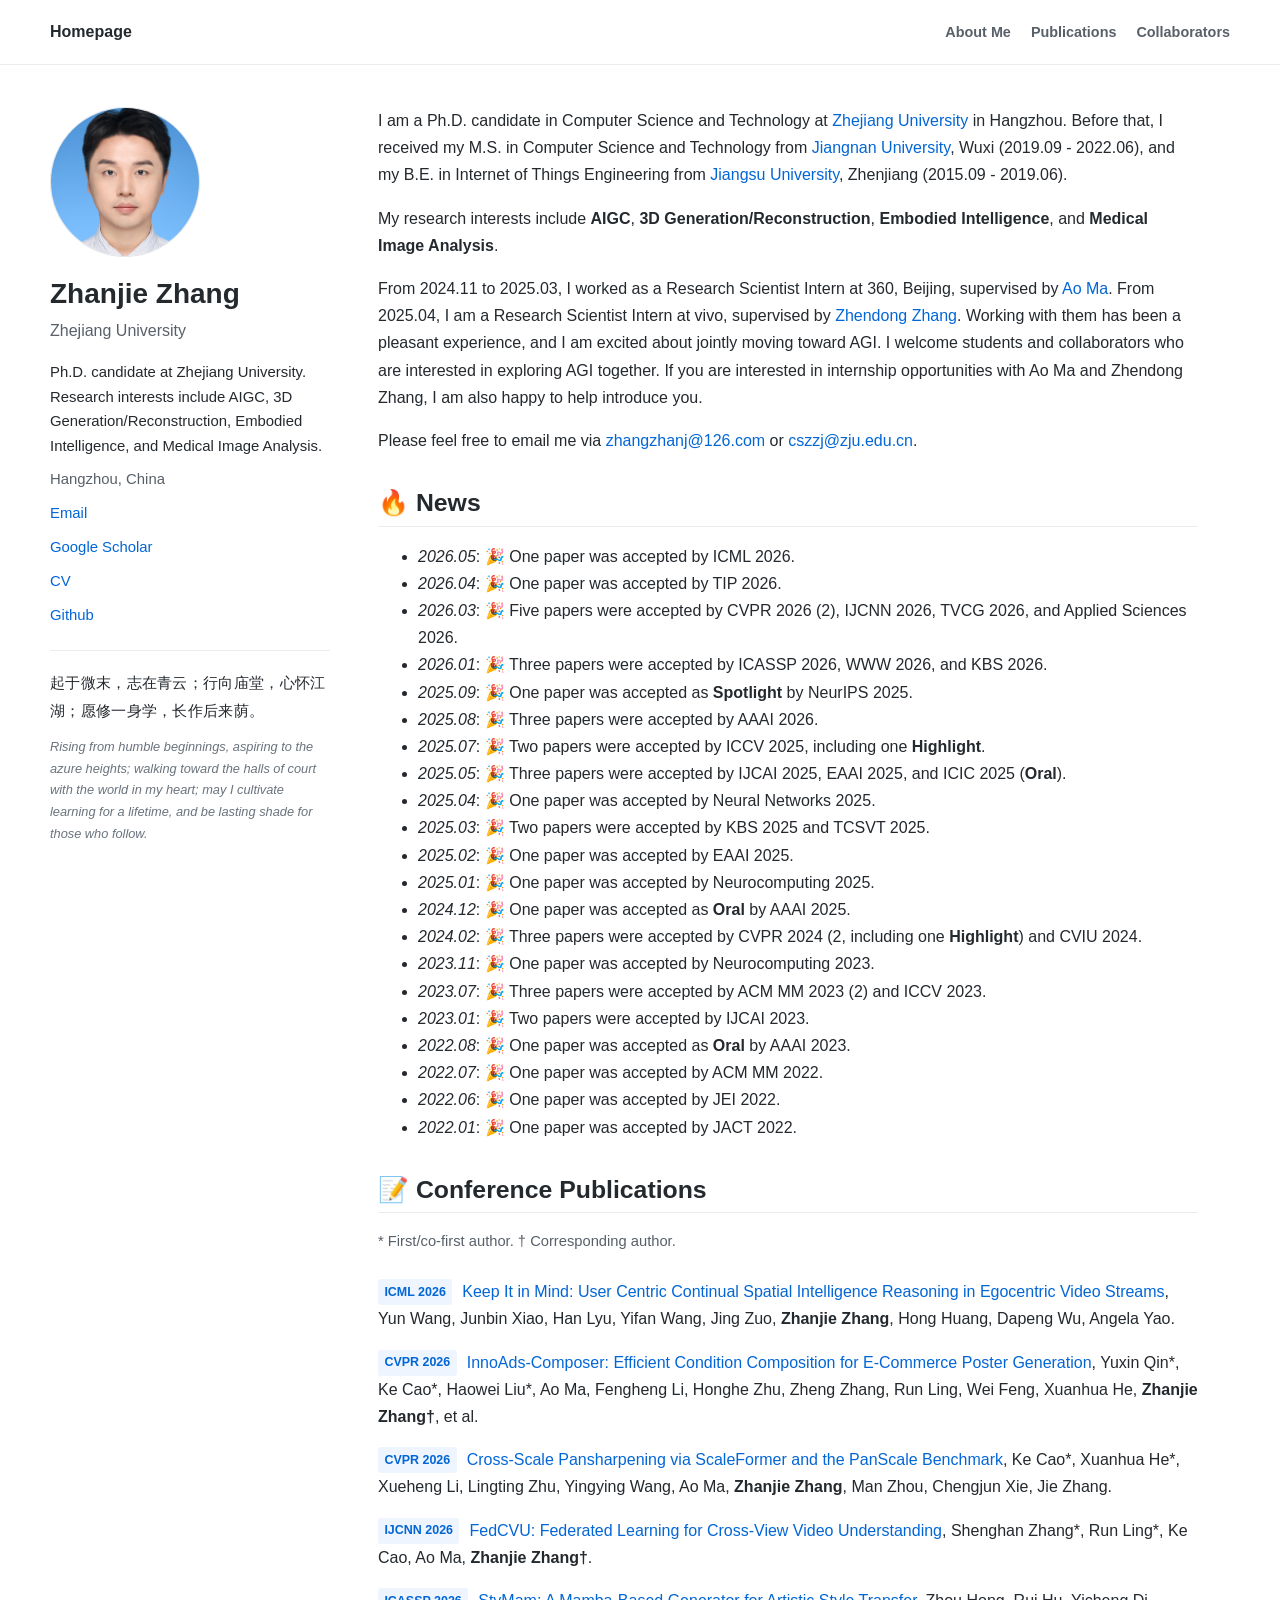
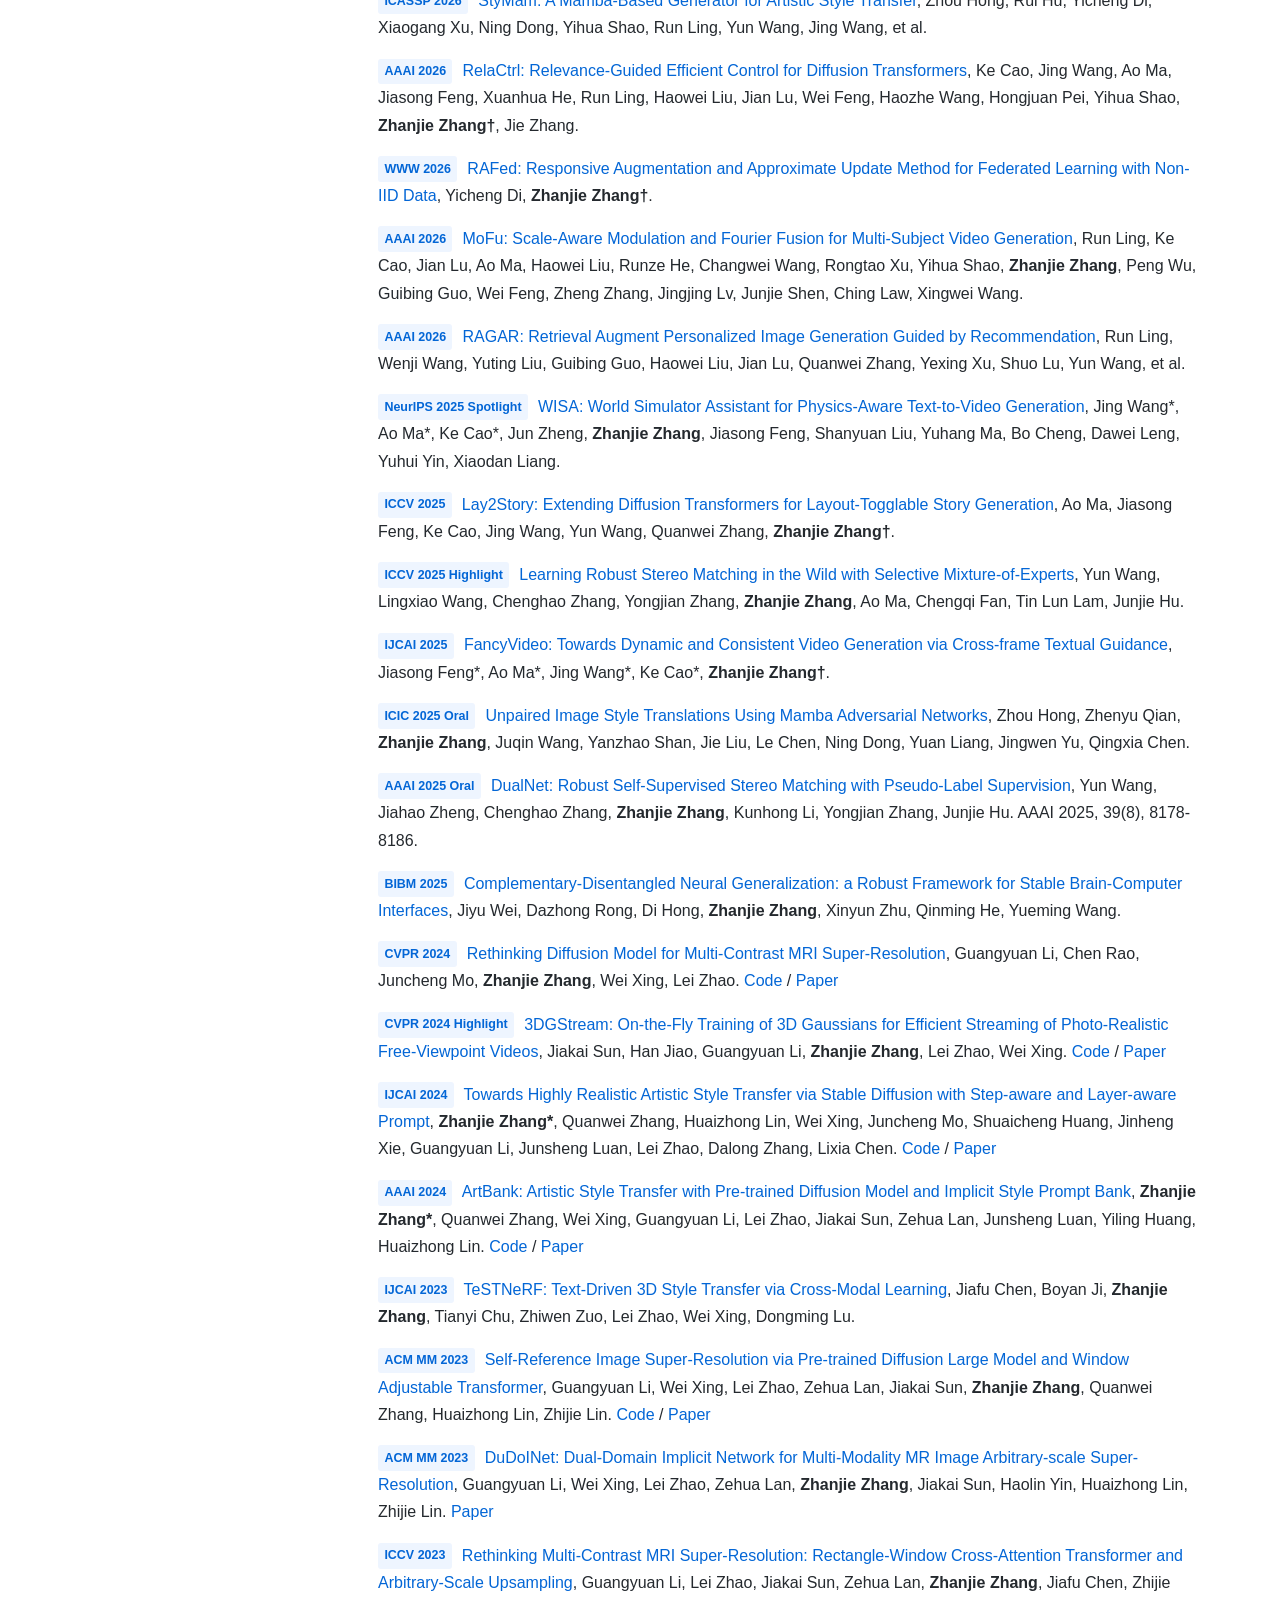
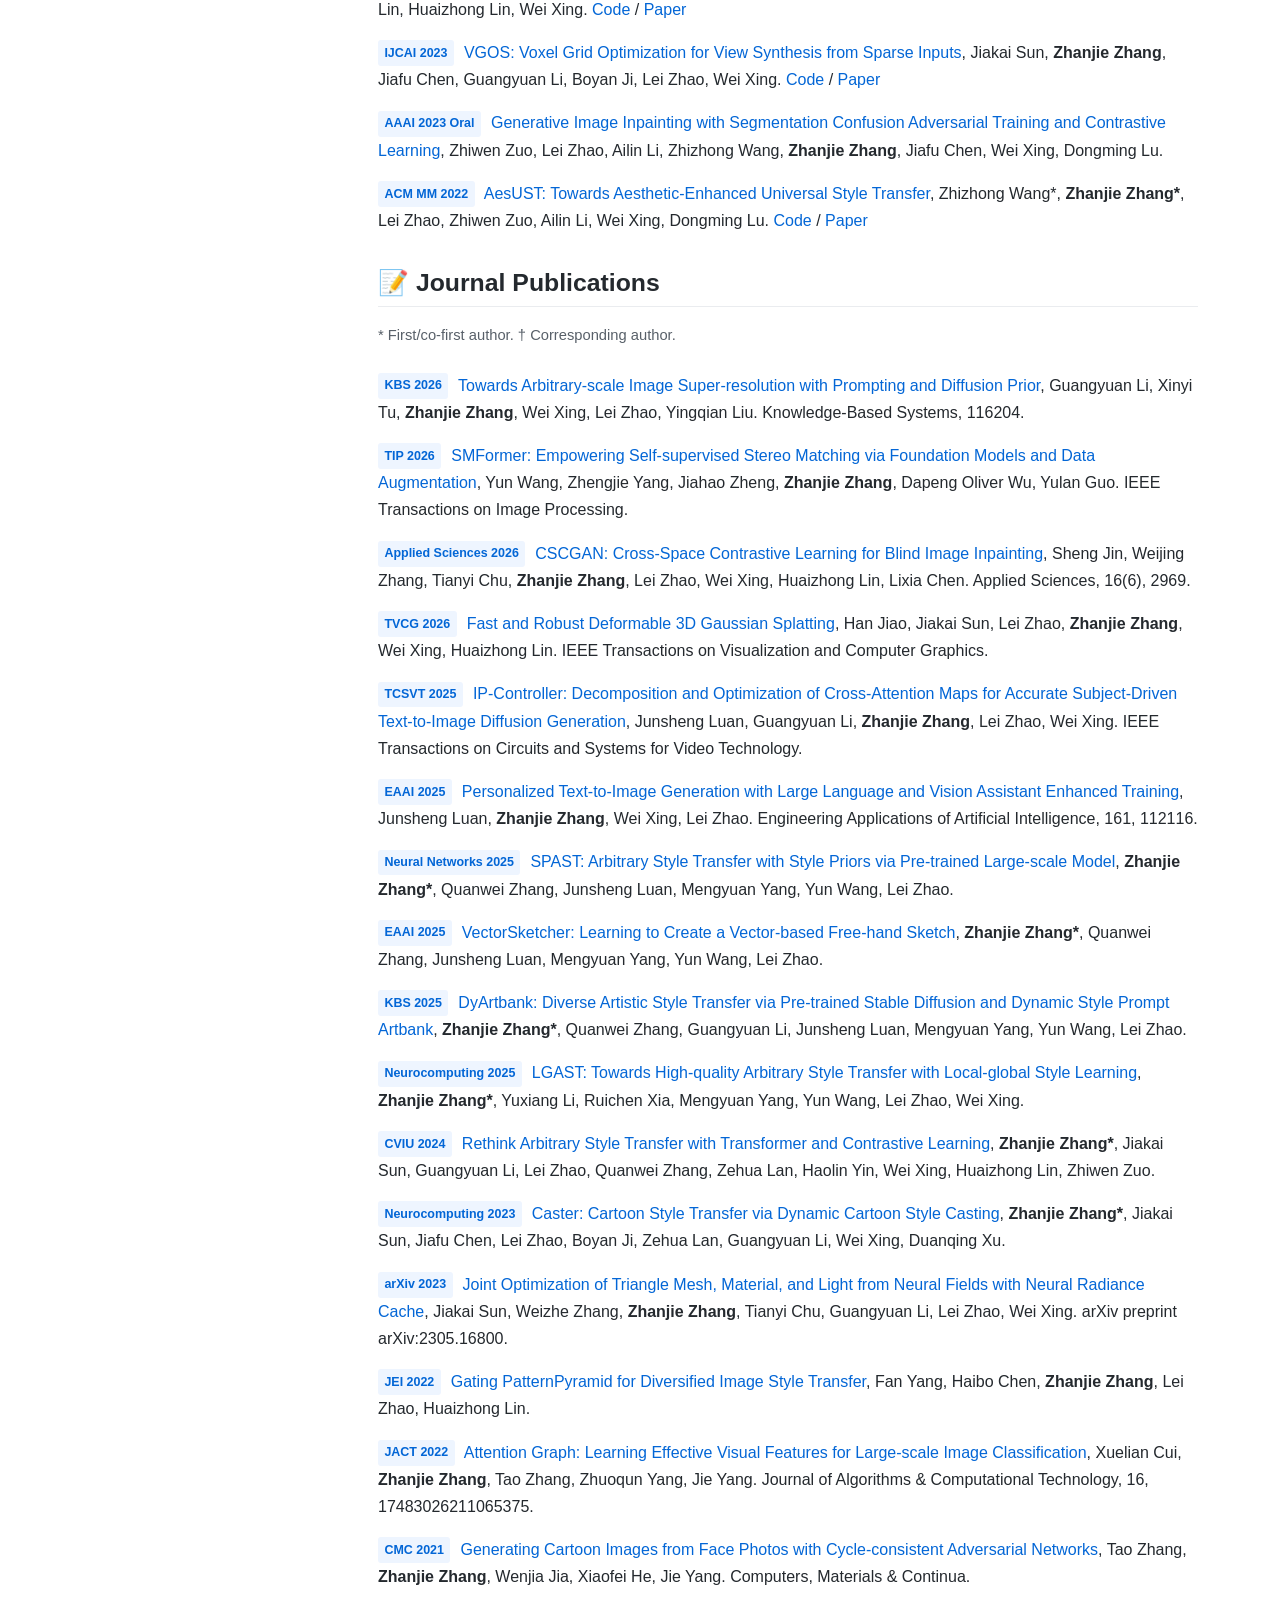
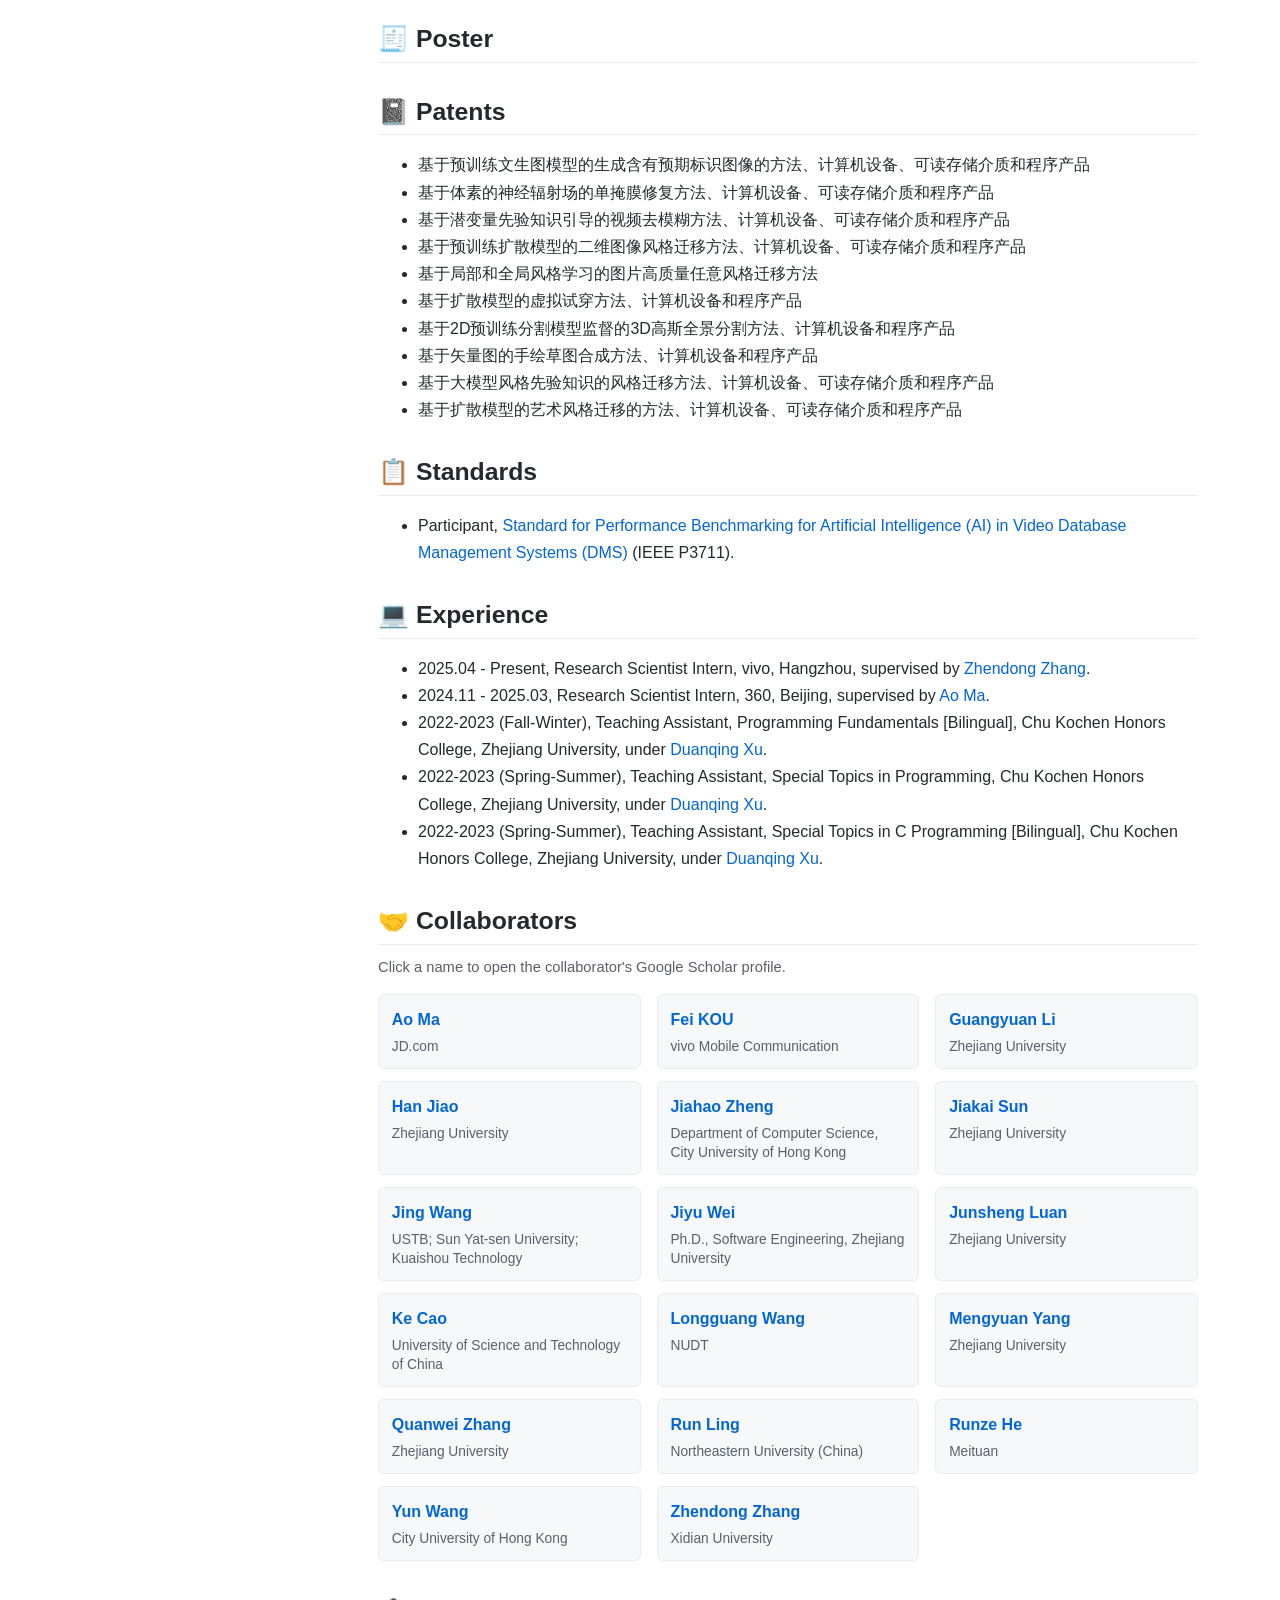
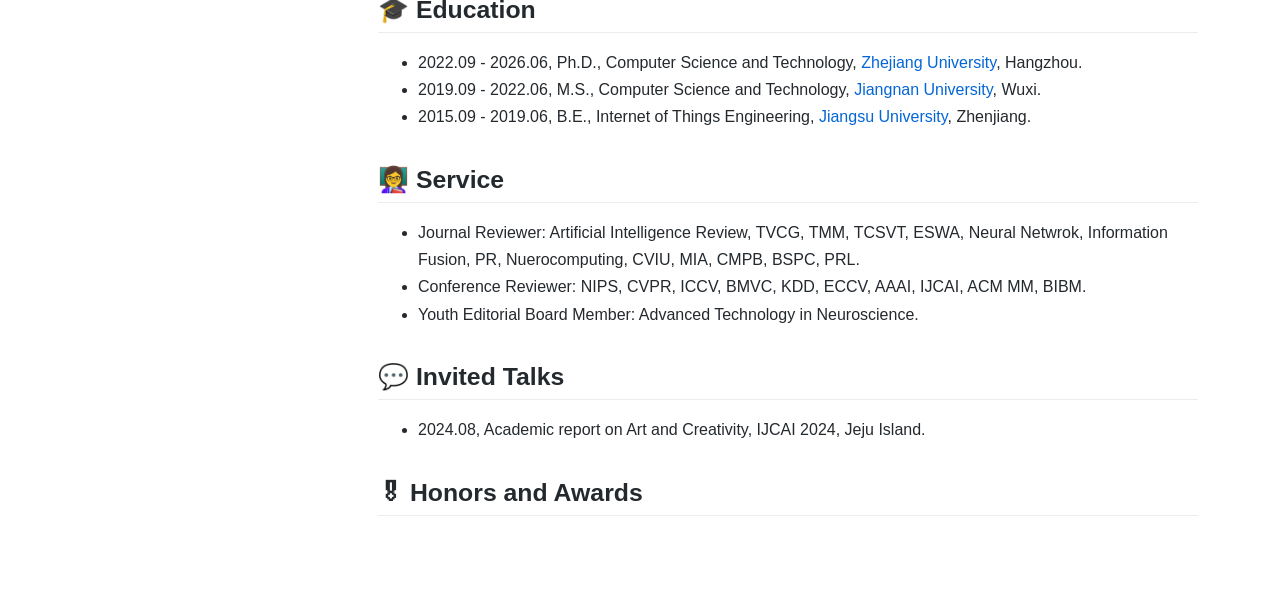
==== index.html @ 8f0eda28 "Add ten patents to Patents section Co-authored-by: Zhanjie Zhang <Jamie-Cheung@users.noreply.github." ====
<!doctype html>
<html lang="zh-Hans">
  <head>
    <meta charset="utf-8">
    <meta name="viewport" content="width=device-width, initial-scale=1.0">
    <meta name="author" content="Zhanjie Zhang">
    <meta
      name="description"
      content="Zhanjie Zhang's academic homepage. Research interests include text-to-image, image-to-image, image restoration, and neural rendering."
    >
    <title>Zhanjie Zhang - Homepage</title>
    <link rel="stylesheet" href="stylesheet.css?v=20260730">
    <link rel="icon" href="data:image/svg+xml,<svg xmlns=%22http://www.w3.org/2000/svg%22 viewBox=%220 0 100 100%22><text y=%22.9em%22 font-size=%2290%22>🌐</text></svg>">
  </head>
  <body>
    <header class="masthead">
      <div class="masthead__inner-wrap">
        <nav class="greedy-nav" aria-label="Main navigation">
          <a class="masthead__menu-item masthead__menu-item--lg" href="#about-me">Homepage</a>
          <a class="masthead__menu-item" href="#about-me">About Me</a>
          <a class="masthead__menu-item" href="#publications">Publications</a>
          <a class="masthead__menu-item" href="#collaborators">Collaborators</a>
        </nav>
      </div>
    </header>

    <main id="main" role="main">
      <aside class="sidebar sticky" aria-label="Author information">
        <section class="profile_box" itemscope itemtype="https://schema.org/Person">
          <img src="images/Google.jpg" class="author__avatar" alt="Zhanjie Zhang">

          <div class="author__content">
            <h1 class="author__name" itemprop="name">Zhanjie Zhang</h1>
            <p class="author__bio">Zhejiang University</p>
          </div>

          <div class="author__urls-wrapper">
            <ul class="author__urls social-icons">
              <li>
                <div class="author__intro">
                  Ph.D. candidate at Zhejiang University. Research interests include AIGC, 3D Generation/Reconstruction,
                  Embodied Intelligence, and Medical Image Analysis.
                </div>
              </li>
              <li class="author__meta">Hangzhou, China</li>
              <li><a href="mailto:zhangzhanj@126.com">Email</a></li>
              <li><a href="https://scholar.google.com.hk/citations?user=dwxswGoAAAAJ&amp;hl=zh-CN">Google Scholar</a></li>
              <li><a href="">CV</a></li>
              <li><a href="https://github.com/Jamie-Cheung">Github</a></li>
            </ul>
          </div>

          <blockquote class="motto" cite="#" lang="zh">
            <p class="motto__zh">
              起于微末，志在青云；行向庙堂，心怀江湖；愿修一身学，长作后来荫。
            </p>
            <p class="motto__en" lang="en">
              Rising from humble beginnings, aspiring to the azure heights; walking toward the halls of court
              with the world in my heart; may I cultivate learning for a lifetime, and be lasting shade for
              those who follow.
            </p>
          </blockquote>
        </section>
      </aside>

      <article class="page" itemscope itemtype="https://schema.org/CreativeWork">
        <div class="page__inner-wrap">
          <section class="page__content" itemprop="text">
            <span class="anchor" id="about-me"></span>

            <p>
              I am a Ph.D. candidate in Computer Science and Technology at
              <a href="https://baike.baidu.com/item/%E6%B5%99%E6%B1%9F%E5%A4%A7%E5%AD%A6">Zhejiang University</a> in Hangzhou. Before that,
              I received my M.S. in Computer Science and Technology from
              <a href="https://baike.baidu.com/item/%E6%B1%9F%E5%8D%97%E5%A4%A7%E5%AD%A6">Jiangnan University</a>, Wuxi (2019.09 - 2022.06),
              and my B.E. in Internet of Things Engineering from
              <a href="https://baike.baidu.com/item/%E6%B1%9F%E8%8B%8F%E5%A4%A7%E5%AD%A6">Jiangsu University</a>, Zhenjiang (2015.09 - 2019.06).
            </p>
            <p>
              My research interests include <strong>AIGC</strong>, <strong>3D Generation/Reconstruction</strong>,
              <strong>Embodied Intelligence</strong>, and <strong>Medical Image Analysis</strong>.
            </p>
            <p>
              From 2024.11 to 2025.03, I worked as a Research Scientist Intern at 360, Beijing, supervised by
              <a href="https://scholar.google.com.hk/citations?user=m3ckYEoAAAAJ&amp;hl=zh-CN">Ao Ma</a>. From
              2025.04, I am a Research Scientist Intern at vivo, supervised by
              <a href="https://scholar.google.com.hk/citations?user=X_F0j7wAAAAJ&amp;hl=zh-CN">Zhendong Zhang</a>.
              Working with them has been a pleasant experience, and I am excited about jointly moving toward AGI.
              I welcome students and collaborators who are interested in exploring AGI together. If you are interested
              in internship opportunities with Ao Ma and Zhendong Zhang, I am also happy to help introduce you.
            </p>
            <p>
              Please feel free to email me via
              <a href="mailto:zhangzhanj@126.com">zhangzhanj@126.com</a>
              or
              <a href="mailto:cszzj@zju.edu.cn">cszzj@zju.edu.cn</a>.
            </p>

            <h1 id="news">🔥 News</h1>
            <ul>
              <li><em>2026.05</em>: 🎉 One paper was accepted by ICML 2026.</li>
              <li><em>2026.04</em>: 🎉 One paper was accepted by TIP 2026.</li>
              <li><em>2026.03</em>: 🎉 Five papers were accepted by CVPR 2026 (2), IJCNN 2026, TVCG 2026, and Applied Sciences 2026.</li>
              <li><em>2026.01</em>: 🎉 Three papers were accepted by ICASSP 2026, WWW 2026, and KBS 2026.</li>
              <li><em>2025.09</em>: 🎉 One paper was accepted as <strong>Spotlight</strong> by NeurIPS 2025.</li>
              <li><em>2025.08</em>: 🎉 Three papers were accepted by AAAI 2026.</li>
              <li><em>2025.07</em>: 🎉 Two papers were accepted by ICCV 2025, including one <strong>Highlight</strong>.</li>
              <li><em>2025.05</em>: 🎉 Three papers were accepted by IJCAI 2025, EAAI 2025, and ICIC 2025 (<strong>Oral</strong>).</li>
              <li><em>2025.04</em>: 🎉 One paper was accepted by Neural Networks 2025.</li>
              <li><em>2025.03</em>: 🎉 Two papers were accepted by KBS 2025 and TCSVT 2025.</li>
              <li><em>2025.02</em>: 🎉 One paper was accepted by EAAI 2025.</li>
              <li><em>2025.01</em>: 🎉 One paper was accepted by Neurocomputing 2025.</li>
              <li><em>2024.12</em>: 🎉 One paper was accepted as <strong>Oral</strong> by AAAI 2025.</li>
              <li><em>2024.02</em>: 🎉 Three papers were accepted by CVPR 2024 (2, including one <strong>Highlight</strong>) and CVIU 2024.</li>
              <li><em>2023.11</em>: 🎉 One paper was accepted by Neurocomputing 2023.</li>
              <li><em>2023.07</em>: 🎉 Three papers were accepted by ACM MM 2023 (2) and ICCV 2023.</li>
              <li><em>2023.01</em>: 🎉 Two papers were accepted by IJCAI 2023.</li>
              <li><em>2022.08</em>: 🎉 One paper was accepted as <strong>Oral</strong> by AAAI 2023.</li>
              <li><em>2022.07</em>: 🎉 One paper was accepted by ACM MM 2022.</li>
              <li><em>2022.06</em>: 🎉 One paper was accepted by JEI 2022.</li>
              <li><em>2022.01</em>: 🎉 One paper was accepted by JACT 2022.</li>
            </ul>

            <h1 id="publications">📝 Conference Publications</h1>
            <p class="pub-note">* First/co-first author. † Corresponding author.</p>

            <div class="paper-list">
              <p>
                <span class="venue">ICML 2026</span>
                <a href="https://arxiv.org/abs/2606.15200">Keep It in Mind: User Centric Continual Spatial Intelligence Reasoning in Egocentric Video Streams</a>,
                Yun Wang, Junbin Xiao, Han Lyu, Yifan Wang, Jing Zuo, <strong>Zhanjie Zhang</strong>, Hong Huang,
                Dapeng Wu, Angela Yao.
              </p>
              <p>
                <span class="venue">CVPR 2026</span>
                <a href="https://arxiv.org/abs/2603.05898">InnoAds-Composer: Efficient Condition Composition for E-Commerce Poster Generation</a>,
                Yuxin Qin*, Ke Cao*, Haowei Liu*, Ao Ma, Fengheng Li, Honghe Zhu, Zheng Zhang, Run Ling, Wei Feng,
                Xuanhua He, <strong>Zhanjie Zhang†</strong>, et al.
              </p>
              <p>
                <span class="venue">CVPR 2026</span>
                <a href="https://arxiv.org/abs/2603.00543">Cross-Scale Pansharpening via ScaleFormer and the PanScale Benchmark</a>,
                Ke Cao*, Xuanhua He*, Xueheng Li, Lingting Zhu, Yingying Wang, Ao Ma, <strong>Zhanjie Zhang</strong>,
                Man Zhou, Chengjun Xie, Jie Zhang.
              </p>
              <p>
                <span class="venue">IJCNN 2026</span>
                <a href="https://arxiv.org/abs/2603.21647">FedCVU: Federated Learning for Cross-View Video Understanding</a>,
                Shenghan Zhang*, Run Ling*, Ke Cao, Ao Ma, <strong>Zhanjie Zhang†</strong>.
              </p>
              <p>
                <span class="venue">ICASSP 2026</span>
                <a href="https://arxiv.org/abs/2601.12954">StyMam: A Mamba-Based Generator for Artistic Style Transfer</a>,
                Zhou Hong, Rui Hu, Yicheng Di, Xiaogang Xu, Ning Dong, Yihua Shao, Run Ling, Yun Wang, Jing Wang,
                et al.
              </p>
              <p>
                <span class="venue">AAAI 2026</span>
                <a href="https://doi.org/10.1609/aaai.v40i4.37247">RelaCtrl: Relevance-Guided Efficient Control for Diffusion Transformers</a>,
                Ke Cao, Jing Wang, Ao Ma, Jiasong Feng, Xuanhua He, Run Ling, Haowei Liu, Jian Lu, Wei Feng,
                Haozhe Wang, Hongjuan Pei, Yihua Shao, <strong>Zhanjie Zhang†</strong>, Jie Zhang.
              </p>
              <p>
                <span class="venue">WWW 2026</span>
                <a href="https://doi.org/10.1145/3774904.3792343">RAFed: Responsive Augmentation and Approximate Update Method for Federated Learning with Non-IID Data</a>,
                Yicheng Di, <strong>Zhanjie Zhang†</strong>.
              </p>
              <p>
                <span class="venue">AAAI 2026</span>
                <a href="https://doi.org/10.1609/aaai.v40i9.37638">MoFu: Scale-Aware Modulation and Fourier Fusion for Multi-Subject Video Generation</a>,
                Run Ling, Ke Cao, Jian Lu, Ao Ma, Haowei Liu, Runze He, Changwei Wang, Rongtao Xu, Yihua Shao,
                <strong>Zhanjie Zhang</strong>, Peng Wu, Guibing Guo, Wei Feng, Zheng Zhang, Jingjing Lv, Junjie Shen,
                Ching Law, Xingwei Wang.
              </p>
              <p>
                <span class="venue">AAAI 2026</span>
                <a href="https://ojs.aaai.org/index.php/AAAI/article/view/38553">RAGAR: Retrieval Augment Personalized Image Generation Guided by Recommendation</a>,
                Run Ling, Wenji Wang, Yuting Liu, Guibing Guo, Haowei Liu, Jian Lu, Quanwei Zhang, Yexing Xu,
                Shuo Lu, Yun Wang, et al.
              </p>
              <p>
                <span class="venue">NeurIPS 2025 Spotlight</span>
                <a href="https://arxiv.org/abs/2503.08153">WISA: World Simulator Assistant for Physics-Aware Text-to-Video Generation</a>,
                Jing Wang*, Ao Ma*, Ke Cao*, Jun Zheng, <strong>Zhanjie Zhang</strong>, Jiasong Feng, Shanyuan Liu,
                Yuhang Ma, Bo Cheng, Dawei Leng, Yuhui Yin, Xiaodan Liang.
              </p>
              <p>
                <span class="venue">ICCV 2025</span>
                <a href="https://openaccess.thecvf.com/content/ICCV2025/html/Ma_Lay2Story_Extending_Diffusion_Transformers_for_Layout-Togglable_Story_Generation_ICCV_2025_paper.html">Lay2Story: Extending Diffusion Transformers for Layout-Togglable Story Generation</a>,
                Ao Ma, Jiasong Feng, Ke Cao, Jing Wang, Yun Wang, Quanwei Zhang, <strong>Zhanjie Zhang†</strong>.
              </p>
              <p>
                <span class="venue">ICCV 2025 Highlight</span>
                <a href="https://openaccess.thecvf.com/content/ICCV2025/html/Wang_Learning_Robust_Stereo_Matching_in_the_Wild_with_Selective_Mixture-of-Experts_ICCV_2025_paper.html">Learning Robust Stereo Matching in the Wild with Selective Mixture-of-Experts</a>,
                Yun Wang, Lingxiao Wang, Chenghao Zhang, Yongjian Zhang, <strong>Zhanjie Zhang</strong>, Ao Ma,
                Chengqi Fan, Tin Lun Lam, Junjie Hu.
              </p>
              <p>
                <span class="venue">IJCAI 2025</span>
                <a href="https://doi.org/10.24963/ijcai.2025/1120">FancyVideo: Towards Dynamic and Consistent Video Generation via Cross-frame Textual Guidance</a>,
                Jiasong Feng*, Ao Ma*, Jing Wang*, Ke Cao*, <strong>Zhanjie Zhang†</strong>.
              </p>
              <p>
                <span class="venue">ICIC 2025 Oral</span>
                <a href="https://doi.org/10.1007/978-981-96-9849-3_22">Unpaired Image Style Translations Using Mamba Adversarial Networks</a>,
                Zhou Hong, Zhenyu Qian, <strong>Zhanjie Zhang</strong>, Juqin Wang, Yanzhao Shan, Jie Liu, Le Chen,
                Ning Dong, Yuan Liang, Jingwen Yu, Qingxia Chen.
              </p>
              <p>
                <span class="venue">AAAI 2025 Oral</span>
                <a href="https://doi.org/10.1609/aaai.v39i8.32882">DualNet: Robust Self-Supervised Stereo Matching with Pseudo-Label Supervision</a>,
                Yun Wang, Jiahao Zheng, Chenghao Zhang, <strong>Zhanjie Zhang</strong>, Kunhong Li, Yongjian Zhang,
                Junjie Hu. AAAI 2025, 39(8), 8178-8186.
              </p>
              <p>
                <span class="venue">BIBM 2025</span>
                <a href="https://doi.org/10.1109/BIBM66473.2025.11356796">Complementary-Disentangled Neural Generalization: a Robust Framework for Stable Brain-Computer Interfaces</a>,
                Jiyu Wei, Dazhong Rong, Di Hong, <strong>Zhanjie Zhang</strong>, Xinyun Zhu, Qinming He, Yueming Wang.
              </p>
              <p>
                <span class="venue">CVPR 2024</span>
                <a href="https://doi.org/10.1109/CVPR52733.2024.01080">Rethinking Diffusion Model for Multi-Contrast MRI Super-Resolution</a>,
                Guangyuan Li, Chen Rao, Juncheng Mo, <strong>Zhanjie Zhang</strong>, Wei Xing, Lei Zhao.
                <a href="https://github.com/GuangYuanKK/DiffMSR">Code</a>
                /
                <a href="https://arxiv.org/pdf/2404.04785.pdf">Paper</a>
              </p>
              <p>
                <span class="venue">CVPR 2024 Highlight</span>
                <a href="https://doi.org/10.1109/CVPR52733.2024.01954">3DGStream: On-the-Fly Training of 3D Gaussians for Efficient Streaming of Photo-Realistic Free-Viewpoint Videos</a>,
                Jiakai Sun, Han Jiao, Guangyuan Li, <strong>Zhanjie Zhang</strong>, Lei Zhao, Wei Xing.
                <a href="https://sjojok.github.io/3dgstream">Code</a>
                /
                <a href="https://arxiv.org/pdf/2403.01444.pdf">Paper</a>
              </p>
              <p>
                <span class="venue">IJCAI 2024</span>
                <a href="https://www.ijcai.org/proceedings/2024/865">Towards Highly Realistic Artistic Style Transfer via Stable Diffusion with Step-aware and Layer-aware Prompt</a>,
                <strong>Zhanjie Zhang*</strong>, Quanwei Zhang, Huaizhong Lin, Wei Xing, Juncheng Mo, Shuaicheng Huang,
                Jinheng Xie, Guangyuan Li, Junsheng Luan, Lei Zhao, Dalong Zhang, Lixia Chen.
                <a href="https://github.com/Jamie-Cheung/LSAST">Code</a>
                /
                <a href="https://arxiv.org/abs/2404.11474v1">Paper</a>
              </p>
              <p>
                <span class="venue">AAAI 2024</span>
                <a href="https://doi.org/10.1609/aaai.v38i7.28570">ArtBank: Artistic Style Transfer with Pre-trained Diffusion Model and Implicit Style Prompt Bank</a>,
                <strong>Zhanjie Zhang*</strong>, Quanwei Zhang, Wei Xing, Guangyuan Li, Lei Zhao, Jiakai Sun, Zehua Lan,
                Junsheng Luan, Yiling Huang, Huaizhong Lin.
                <a href="https://github.com/Jamie-Cheung/ArtBank">Code</a>
                /
                <a href="https://ojs.aaai.org/index.php/AAAI/article/view/28570">Paper</a>
              </p>
              <p>
                <span class="venue">IJCAI 2023</span>
                <a href="https://doi.org/10.24963/ijcai.2023/642">TeSTNeRF: Text-Driven 3D Style Transfer via Cross-Modal Learning</a>,
                Jiafu Chen, Boyan Ji, <strong>Zhanjie Zhang</strong>, Tianyi Chu, Zhiwen Zuo, Lei Zhao, Wei Xing,
                Dongming Lu.
              </p>
              <p>
                <span class="venue">ACM MM 2023</span>
                <a href="https://doi.org/10.1145/3581783.3611866">Self-Reference Image Super-Resolution via Pre-trained Diffusion Large Model and Window Adjustable Transformer</a>,
                Guangyuan Li, Wei Xing, Lei Zhao, Zehua Lan, Jiakai Sun, <strong>Zhanjie Zhang</strong>, Quanwei Zhang,
                Huaizhong Lin, Zhijie Lin.
                <a href="https://github.com/GuangYuanKK/DWTrans">Code</a>
                /
                <a href="https://dl.acm.org/doi/abs/10.1145/3581783.3611866">Paper</a>
              </p>
              <p>
                <span class="venue">ACM MM 2023</span>
                <a href="https://doi.org/10.1145/3581783.3612230">DuDoINet: Dual-Domain Implicit Network for Multi-Modality MR Image Arbitrary-scale Super-Resolution</a>,
                Guangyuan Li, Wei Xing, Lei Zhao, Zehua Lan, <strong>Zhanjie Zhang</strong>, Jiakai Sun, Haolin Yin,
                Huaizhong Lin, Zhijie Lin.
                <a href="https://dl.acm.org/doi/abs/10.1145/3581783.3612230">Paper</a>
              </p>
              <p>
                <span class="venue">ICCV 2023</span>
                <a href="https://doi.org/10.1109/ICCV51070.2023.01941">Rethinking Multi-Contrast MRI Super-Resolution: Rectangle-Window Cross-Attention Transformer and Arbitrary-Scale Upsampling</a>,
                Guangyuan Li, Lei Zhao, Jiakai Sun, Zehua Lan, <strong>Zhanjie Zhang</strong>, Jiafu Chen, Zhijie Lin,
                Huaizhong Lin, Wei Xing.
                <a href="https://github.com/GuangYuanKK/McASSR">Code</a>
                /
                <a href="https://openaccess.thecvf.com/content/ICCV2023/papers/Li_Rethinking_Multi-Contrast_MRI_Super-Resolution_Rectangle-Window_Cross-Attention_Transformer_and_Arbitrary-Scale_Upsampling_ICCV_2023_paper.pdf">Paper</a>
              </p>
              <p>
                <span class="venue">IJCAI 2023</span>
                <a href="https://doi.org/10.24963/ijcai.2023/157">VGOS: Voxel Grid Optimization for View Synthesis from Sparse Inputs</a>,
                Jiakai Sun, <strong>Zhanjie Zhang</strong>, Jiafu Chen, Guangyuan Li, Boyan Ji, Lei Zhao, Wei Xing.
                <a href="https://github.com/SJoJoK/VGOS">Code</a>
                /
                <a href="https://arxiv.org/pdf/2304.13386.pdf">Paper</a>
              </p>
              <p>
                <span class="venue">AAAI 2023 Oral</span>
                <a href="https://ojs.aaai.org/index.php/AAAI/article/view/25502">Generative Image Inpainting with Segmentation Confusion Adversarial Training and Contrastive Learning</a>,
                Zhiwen Zuo, Lei Zhao, Ailin Li, Zhizhong Wang, <strong>Zhanjie Zhang</strong>, Jiafu Chen, Wei Xing,
                Dongming Lu.
              </p>
              <p>
                <span class="venue">ACM MM 2022</span>
                <a href="https://doi.org/10.1145/3503161.3547939">AesUST: Towards Aesthetic-Enhanced Universal Style Transfer</a>,
                Zhizhong Wang*, <strong>Zhanjie Zhang*</strong>, Lei Zhao, Zhiwen Zuo, Ailin Li, Wei Xing, Dongming Lu.
                <a href="https://github.com/EndyWon/AesUST">Code</a>
                /
                <a href="https://dl.acm.org/doi/abs/10.1145/3503161.3547939">Paper</a>
              </p>
            </div>

            <h1>📝 Journal Publications</h1>
            <p class="pub-note">* First/co-first author. † Corresponding author.</p>

            <div class="paper-list">
              <p>
                <span class="venue">KBS 2026</span>
                <a href="">Towards Arbitrary-scale Image Super-resolution with Prompting and Diffusion Prior</a>,
                Guangyuan Li, Xinyi Tu, <strong>Zhanjie Zhang</strong>, Wei Xing, Lei Zhao, Yingqian Liu.
                Knowledge-Based Systems, 116204.
              </p>
              <p>
                <span class="venue">TIP 2026</span>
                <a href="https://arxiv.org/abs/2604.10218">SMFormer: Empowering Self-supervised Stereo Matching via Foundation Models and Data Augmentation</a>,
                Yun Wang, Zhengjie Yang, Jiahao Zheng, <strong>Zhanjie Zhang</strong>, Dapeng Oliver Wu, Yulan Guo.
                IEEE Transactions on Image Processing.
              </p>
              <p>
                <span class="venue">Applied Sciences 2026</span>
                <a href="https://www.mdpi.com/2076-3417/16/6/2969">CSCGAN: Cross-Space Contrastive Learning for Blind Image Inpainting</a>,
                Sheng Jin, Weijing Zhang, Tianyi Chu, <strong>Zhanjie Zhang</strong>, Lei Zhao, Wei Xing, Huaizhong Lin,
                Lixia Chen. Applied Sciences, 16(6), 2969.
              </p>
              <p>
                <span class="venue">TVCG 2026</span>
                <a href="https://arxiv.org/abs/2603.20857">Fast and Robust Deformable 3D Gaussian Splatting</a>,
                Han Jiao, Jiakai Sun, Lei Zhao, <strong>Zhanjie Zhang</strong>, Wei Xing, Huaizhong Lin.
                IEEE Transactions on Visualization and Computer Graphics.
              </p>
              <p>
                <span class="venue">TCSVT 2025</span>
                <a href="">IP-Controller: Decomposition and Optimization of Cross-Attention Maps for Accurate Subject-Driven Text-to-Image Diffusion Generation</a>,
                Junsheng Luan, Guangyuan Li, <strong>Zhanjie Zhang</strong>, Lei Zhao, Wei Xing.
                IEEE Transactions on Circuits and Systems for Video Technology.
              </p>
              <p>
                <span class="venue">EAAI 2025</span>
                <a href="https://doi.org/10.1016/j.engappai.2025.112116">Personalized Text-to-Image Generation with Large Language and Vision Assistant Enhanced Training</a>,
                Junsheng Luan, <strong>Zhanjie Zhang</strong>, Wei Xing, Lei Zhao. Engineering Applications of Artificial
                Intelligence, 161, 112116.
              </p>
              <p>
                <span class="venue">Neural Networks 2025</span>
                <a href="https://doi.org/10.1016/j.neunet.2025.107556">SPAST: Arbitrary Style Transfer with Style Priors via Pre-trained Large-scale Model</a>,
                <strong>Zhanjie Zhang*</strong>, Quanwei Zhang, Junsheng Luan, Mengyuan Yang, Yun Wang, Lei Zhao.
              </p>
              <p>
                <span class="venue">EAAI 2025</span>
                <a href="https://doi.org/10.1016/j.engappai.2025.111005">VectorSketcher: Learning to Create a Vector-based Free-hand Sketch</a>,
                <strong>Zhanjie Zhang*</strong>, Quanwei Zhang, Junsheng Luan, Mengyuan Yang, Yun Wang, Lei Zhao.
              </p>
              <p>
                <span class="venue">KBS 2025</span>
                <a href="https://doi.org/10.1016/j.knosys.2025.112959">DyArtbank: Diverse Artistic Style Transfer via Pre-trained Stable Diffusion and Dynamic Style Prompt Artbank</a>,
                <strong>Zhanjie Zhang*</strong>, Quanwei Zhang, Guangyuan Li, Junsheng Luan, Mengyuan Yang, Yun Wang,
                Lei Zhao.
              </p>
              <p>
                <span class="venue">Neurocomputing 2025</span>
                <a href="https://doi.org/10.1016/j.neucom.2025.129434">LGAST: Towards High-quality Arbitrary Style Transfer with Local-global Style Learning</a>,
                <strong>Zhanjie Zhang*</strong>, Yuxiang Li, Ruichen Xia, Mengyuan Yang, Yun Wang, Lei Zhao, Wei Xing.
              </p>
              <p>
                <span class="venue">CVIU 2024</span>
                <a href="https://doi.org/10.1016/j.cviu.2024.103951">Rethink Arbitrary Style Transfer with Transformer and Contrastive Learning</a>,
                <strong>Zhanjie Zhang*</strong>, Jiakai Sun, Guangyuan Li, Lei Zhao, Quanwei Zhang, Zehua Lan,
                Haolin Yin, Wei Xing, Huaizhong Lin, Zhiwen Zuo.
              </p>
              <p>
                <span class="venue">Neurocomputing 2023</span>
                <a href="https://doi.org/10.1016/j.neucom.2023.126654">Caster: Cartoon Style Transfer via Dynamic Cartoon Style Casting</a>,
                <strong>Zhanjie Zhang*</strong>, Jiakai Sun, Jiafu Chen, Lei Zhao, Boyan Ji, Zehua Lan, Guangyuan Li,
                Wei Xing, Duanqing Xu.
              </p>
              <p>
                <span class="venue">arXiv 2023</span>
                <a href="https://arxiv.org/abs/2305.16800">Joint Optimization of Triangle Mesh, Material, and Light from Neural Fields with Neural Radiance Cache</a>,
                Jiakai Sun, Weizhe Zhang, <strong>Zhanjie Zhang</strong>, Tianyi Chu, Guangyuan Li, Lei Zhao, Wei Xing.
                arXiv preprint arXiv:2305.16800.
              </p>
              <p>
                <span class="venue">JEI 2022</span>
                <a href="https://doi.org/10.1117/1.jei.31.6.063007">Gating PatternPyramid for Diversified Image Style Transfer</a>,
                Fan Yang, Haibo Chen, <strong>Zhanjie Zhang</strong>, Lei Zhao, Huaizhong Lin.
              </p>
              <p>
                <span class="venue">JACT 2022</span>
                <a href="">Attention Graph: Learning Effective Visual Features for Large-scale Image Classification</a>,
                Xuelian Cui, <strong>Zhanjie Zhang</strong>, Tao Zhang, Zhuoqun Yang, Jie Yang. Journal of Algorithms &amp;
                Computational Technology, 16, 17483026211065375.
              </p>
              <p>
                <span class="venue">CMC 2021</span>
                <a href="">Generating Cartoon Images from Face Photos with Cycle-consistent Adversarial Networks</a>,
                Tao Zhang, <strong>Zhanjie Zhang</strong>, Wenjia Jia, Xiaofei He, Jie Yang. Computers, Materials
                &amp; Continua.
              </p>
            </div>

            <h1>🧾 Poster</h1>

            <h1>📓 Patents</h1>
            <ul>
              <li>基于预训练文生图模型的生成含有预期标识图像的方法、计算机设备、可读存储介质和程序产品</li>
              <li>基于体素的神经辐射场的单掩膜修复方法、计算机设备、可读存储介质和程序产品</li>
              <li>基于潜变量先验知识引导的视频去模糊方法、计算机设备、可读存储介质和程序产品</li>
              <li>基于预训练扩散模型的二维图像风格迁移方法、计算机设备、可读存储介质和程序产品</li>
              <li>基于局部和全局风格学习的图片高质量任意风格迁移方法</li>
              <li>基于扩散模型的虚拟试穿方法、计算机设备和程序产品</li>
              <li>基于2D预训练分割模型监督的3D高斯全景分割方法、计算机设备和程序产品</li>
              <li>基于矢量图的手绘草图合成方法、计算机设备和程序产品</li>
              <li>基于大模型风格先验知识的风格迁移方法、计算机设备、可读存储介质和程序产品</li>
              <li>基于扩散模型的艺术风格迁移的方法、计算机设备、可读存储介质和程序产品</li>
            </ul>

            <h1>📋 Standards</h1>
            <ul>
              <li>
                Participant,
                <a href="https://sagroups.ieee.org/ai-sc/active-pars/">Standard for Performance Benchmarking for Artificial Intelligence (AI) in Video Database Management Systems (DMS)</a>
                (IEEE P3711).
              </li>
            </ul>

            <h1>💻 Experience</h1>
            <ul>
              <li>2025.04 - Present, Research Scientist Intern, vivo, Hangzhou, supervised by
                <a href="https://scholar.google.com.hk/citations?user=X_F0j7wAAAAJ&amp;hl=zh-CN">Zhendong Zhang</a>.</li>
              <li>2024.11 - 2025.03, Research Scientist Intern, 360, Beijing, supervised by
                <a href="https://scholar.google.com.hk/citations?user=m3ckYEoAAAAJ&amp;hl=zh-CN">Ao Ma</a>.</li>
              <li>2022-2023 (Fall-Winter), Teaching Assistant, Programming Fundamentals [Bilingual], Chu Kochen Honors College, Zhejiang University, under
                <a href="https://person.zju.edu.cn/0092050">Duanqing Xu</a>.</li>
              <li>2022-2023 (Spring-Summer), Teaching Assistant, Special Topics in Programming, Chu Kochen Honors College, Zhejiang University, under
                <a href="https://person.zju.edu.cn/0092050">Duanqing Xu</a>.</li>
              <li>2022-2023 (Spring-Summer), Teaching Assistant, Special Topics in C Programming [Bilingual], Chu Kochen Honors College, Zhejiang University, under
                <a href="https://person.zju.edu.cn/0092050">Duanqing Xu</a>.</li>
            </ul>

            <h1 id="collaborators">🤝 Collaborators</h1>
            <p class="collaborator-note">
              Click a name to open the collaborator&apos;s Google Scholar profile.
            </p>
            <ul class="collaborator-grid">
              <li class="collaborator-card">
                <a href="https://scholar.google.com.hk/citations?user=m3ckYEoAAAAJ&amp;hl=zh-CN">Ao Ma</a>
                <span class="collaborator-card__affiliation">JD.com</span>
              </li>
              <li class="collaborator-card">
                <a href="https://scholar.google.com.hk/citations?user=NL26uJYAAAAJ&amp;hl=zh-CN">Fei KOU</a>
                <span class="collaborator-card__affiliation">vivo Mobile Communication</span>
              </li>
              <li class="collaborator-card">
                <a href="https://scholar.google.com.hk/citations?user=-AHPok4AAAAJ&amp;hl=zh-CN">Guangyuan Li</a>
                <span class="collaborator-card__affiliation">Zhejiang University</span>
              </li>
              <li class="collaborator-card">
                <a href="https://scholar.google.com.hk/citations?user=E52_2goAAAAJ&amp;hl=zh-CN">Han Jiao</a>
                <span class="collaborator-card__affiliation">Zhejiang University</span>
              </li>
              <li class="collaborator-card">
                <a href="https://scholar.google.com.hk/citations?user=gjeJbh0AAAAJ&amp;hl=zh-CN">Jiahao Zheng</a>
                <span class="collaborator-card__affiliation">Department of Computer Science, City University of Hong Kong</span>
              </li>
              <li class="collaborator-card">
                <a href="https://scholar.google.com.hk/citations?user=G5U8a2YAAAAJ&amp;hl=zh-CN">Jiakai Sun</a>
                <span class="collaborator-card__affiliation">Zhejiang University</span>
              </li>
              <li class="collaborator-card">
                <a href="https://scholar.google.com.hk/citations?user=Q9Np_KQAAAAJ&amp;hl=zh-CN">Jing Wang</a>
                <span class="collaborator-card__affiliation">USTB; Sun Yat-sen University; Kuaishou Technology</span>
              </li>
              <li class="collaborator-card">
                <a href="https://scholar.google.com.hk/citations?user=M6eKNIQAAAAJ&amp;hl=zh-CN">Jiyu Wei</a>
                <span class="collaborator-card__affiliation">Ph.D., Software Engineering, Zhejiang University</span>
              </li>
              <li class="collaborator-card">
                <a href="https://scholar.google.com.hk/citations?user=ncfVsxAAAAAJ&amp;hl=zh-CN">Junsheng Luan</a>
                <span class="collaborator-card__affiliation">Zhejiang University</span>
              </li>
              <li class="collaborator-card">
                <a href="https://scholar.google.com.hk/citations?user=3qMrWmgAAAAJ&amp;hl=zh-CN">Ke Cao</a>
                <span class="collaborator-card__affiliation">University of Science and Technology of China</span>
              </li>
              <li class="collaborator-card">
                <a href="https://scholar.google.com.hk/citations?user=gbBAujsAAAAJ&amp;hl=zh-CN">Longguang Wang</a>
                <span class="collaborator-card__affiliation">NUDT</span>
              </li>
              <li class="collaborator-card">
                <a href="https://scholar.google.com.hk/citations?user=SpNEjnwAAAAJ&amp;hl=zh-CN">Mengyuan Yang</a>
                <span class="collaborator-card__affiliation">Zhejiang University</span>
              </li>
              <li class="collaborator-card">
                <a href="https://scholar.google.com.hk/citations?user=U91iO70AAAAJ&amp;hl=zh-CN">Quanwei Zhang</a>
                <span class="collaborator-card__affiliation">Zhejiang University</span>
              </li>
              <li class="collaborator-card">
                <a href="https://scholar.google.com.hk/citations?user=lWSomfQAAAAJ&amp;hl=zh-CN">Run Ling</a>
                <span class="collaborator-card__affiliation">Northeastern University (China)</span>
              </li>
              <li class="collaborator-card">
                <a href="https://scholar.google.com.hk/citations?user=xFkLeUAAAAAJ&amp;hl=zh-CN">Runze He</a>
                <span class="collaborator-card__affiliation">Meituan</span>
              </li>
              <li class="collaborator-card">
                <a href="https://scholar.google.com.hk/citations?user=8fma3awAAAAJ&amp;hl=zh-CN">Yun Wang</a>
                <span class="collaborator-card__affiliation">City University of Hong Kong</span>
              </li>
              <li class="collaborator-card">
                <a href="https://scholar.google.com.hk/citations?user=X_F0j7wAAAAJ&amp;hl=zh-CN">Zhendong Zhang</a>
                <span class="collaborator-card__affiliation">Xidian University</span>
              </li>
            </ul>

            <h1>🎓 Education</h1>
            <ul>
              <li>2022.09 - 2026.06, Ph.D., Computer Science and Technology, <a href="https://baike.baidu.com/item/%E6%B5%99%E6%B1%9F%E5%A4%A7%E5%AD%A6">Zhejiang University</a>, Hangzhou.</li>
              <li>2019.09 - 2022.06, M.S., Computer Science and Technology, <a href="https://baike.baidu.com/item/%E6%B1%9F%E5%8D%97%E5%A4%A7%E5%AD%A6">Jiangnan University</a>, Wuxi.</li>
              <li>2015.09 - 2019.06, B.E., Internet of Things Engineering, <a href="https://baike.baidu.com/item/%E6%B1%9F%E8%8B%8F%E5%A4%A7%E5%AD%A6">Jiangsu University</a>, Zhenjiang.</li>
            </ul>

            <h1>👩‍🏫 Service</h1>
            <ul>
              <li>
                Journal Reviewer: Artificial Intelligence Review, TVCG, TMM, TCSVT, ESWA, Neural Netwrok,
                Information Fusion, PR, Nuerocomputing, CVIU, MIA, CMPB, BSPC, PRL.
              </li>
              <li>
                Conference Reviewer: NIPS, CVPR, ICCV, BMVC, KDD, ECCV, AAAI, IJCAI, ACM MM, BIBM.
              </li>
              <li>
                Youth Editorial Board Member: Advanced Technology in Neuroscience.
              </li>
            </ul>

            <h1>💬 Invited Talks</h1>
            <ul>
              <li>2024.08, Academic report on Art and Creativity, IJCAI 2024, Jeju Island.</li>
            </ul>

            <h1>🎖 Honors and Awards</h1>
          </section>
        </div>
      </article>
    </main>
  </body>
</html>
---- stylesheet.css ----
*,
*::before,
*::after {
  box-sizing: border-box;
}

html {
  -webkit-text-size-adjust: 100%;
  scroll-behavior: smooth;
}

body {
  margin: 0;
  color: #24292e;
  background: #fff;
  font-family: -apple-system, BlinkMacSystemFont, "Segoe UI", "PingFang SC", "Hiragino Sans GB",
    "Source Han Sans SC", "Noto Sans CJK SC", "Microsoft YaHei UI", "Microsoft YaHei", Helvetica,
    Arial, sans-serif;
  font-size: 16px;
  line-height: 1.7;
  -webkit-font-smoothing: antialiased;
  -moz-osx-font-smoothing: grayscale;
  text-rendering: optimizeLegibility;
}

a {
  color: #0366d6;
  text-decoration: none;
}

a:hover,
a:focus {
  text-decoration: underline;
}

p {
  margin: 0 0 1rem;
}

strong {
  font-weight: 600;
}

.masthead {
  position: sticky;
  top: 0;
  z-index: 20;
  background: rgba(255, 255, 255, 0.96);
  border-bottom: 1px solid #eaecef;
  backdrop-filter: blur(6px);
}

.masthead__inner-wrap {
  width: min(1180px, calc(100% - 32px));
  margin: 0 auto;
}

.greedy-nav {
  display: flex;
  align-items: center;
  min-height: 64px;
  gap: 1.25rem;
}

.masthead__menu-item {
  color: #586069;
  font-size: 0.9rem;
  font-weight: 600;
  white-space: nowrap;
}

.masthead__menu-item--lg {
  margin-right: auto;
  color: #24292e;
  font-size: 1rem;
}

#main {
  display: grid;
  grid-template-columns: 280px minmax(0, 1fr);
  gap: 48px;
  width: min(1180px, calc(100% - 32px));
  margin: 0 auto;
  padding: 42px 0 72px;
}

.sidebar {
  min-width: 0;
}

.sticky {
  position: sticky;
  top: 96px;
  align-self: start;
}

.profile_box {
  color: #24292e;
}

.author__avatar {
  display: block;
  width: 150px;
  height: 150px;
  margin-bottom: 18px;
  border: 1px solid #e1e4e8;
  border-radius: 50%;
  object-fit: cover;
  object-position: center 18%;
  background: #f6f8fa;
}

.author__name {
  margin: 0;
  font-size: 1.75rem;
  line-height: 1.35;
  font-weight: 600;
}

.author__bio {
  margin-top: 0.25rem;
  color: #586069;
}

.author__urls {
  padding: 0;
  margin: 1rem 0 0;
  list-style: none;
}

.author__urls li {
  margin: 0.55rem 0;
  color: #586069;
  font-size: 0.93rem;
}

.author__intro {
  color: #24292e;
  line-height: 1.65;
}

.author__meta {
  color: #586069;
}

.page {
  min-width: 0;
}

.page__inner-wrap {
  max-width: 820px;
}

.page__content {
  font-size: 1rem;
}

.anchor {
  display: block;
  position: relative;
  top: -84px;
  visibility: hidden;
}

.page__content h1 {
  margin: 2rem 0 1rem;
  padding-bottom: 0.3rem;
  border-bottom: 1px solid #eaecef;
  font-size: 1.55rem;
  line-height: 1.4;
  font-weight: 600;
}

.paper-box {
  display: grid;
  grid-template-columns: 180px minmax(0, 1fr);
  gap: 22px;
  margin: 1.25rem 0;
  padding: 1rem;
  border: 1px solid #eaecef;
  border-radius: 6px;
  background: #fff;
  box-shadow: 0 1px 2px rgba(27, 31, 35, 0.04);
}

.paper-box-image {
  display: flex;
  min-height: 116px;
  align-items: center;
  justify-content: center;
  border: 1px solid #eaecef;
  border-radius: 4px;
  background: linear-gradient(135deg, #f6f8fa, #fff);
}

.badge,
.venue {
  display: inline-block;
  border-radius: 3px;
  background: #eef5ff;
  color: #0366d6;
  font-size: 0.78rem;
  font-weight: 600;
  line-height: 1.35;
}

.badge {
  padding: 0.45rem 0.55rem;
  text-align: center;
}

.paper-box-text p:last-child,
.paper-list p:last-child {
  margin-bottom: 0;
}

.paper-box-text p:first-child {
  font-weight: 600;
}

.paper-list {
  margin-top: 1.5rem;
}

.pub-note {
  color: #586069;
  font-size: 0.92rem;
}

.paper-list p {
  margin-bottom: 1rem;
}

.venue {
  margin-right: 0.35rem;
  padding: 0.28rem 0.4rem;
  vertical-align: 0.08rem;
}

.collaborator-note {
  margin: -0.35rem 0 0.85rem;
  color: #586069;
  font-size: 0.92rem;
}

.collaborator-grid {
  display: grid;
  grid-template-columns: repeat(3, minmax(0, 1fr));
  gap: 0.75rem 1rem;
  margin: 0 0 1.5rem;
  padding: 0;
  list-style: none;
}

.collaborator-card {
  padding: 0.7rem 0.8rem;
  border: 1px solid #eaecef;
  border-radius: 6px;
  background: #f6f8fa;
}

.collaborator-card a {
  font-weight: 600;
  line-height: 1.45;
}

.collaborator-card__affiliation {
  display: block;
  margin-top: 0.25rem;
  color: #586069;
  font-size: 0.86rem;
  line-height: 1.4;
}

.motto {
  margin: 1.35rem 0 0;
  padding: 1.1rem 0 0;
  border-top: 1px solid #eaecef;
  text-align: left;
}

.motto p {
  margin: 0;
}

.motto__zh {
  color: #24292e;
  font-family: "Songti SC", "Noto Serif SC", "Source Han Serif SC", "STSong", serif;
  font-size: 0.96rem;
  font-weight: 500;
  letter-spacing: 0.02em;
  line-height: 1.85;
}

.motto__en {
  margin-top: 0.65rem !important;
  color: #6a737d;
  font-size: 0.8rem;
  font-style: italic;
  line-height: 1.7;
}

@media (max-width: 900px) {
  .collaborator-grid {
    grid-template-columns: repeat(2, minmax(0, 1fr));
  }

  #main {
    grid-template-columns: 1fr;
    gap: 28px;
  }

  .sticky {
    position: static;
  }

  .profile_box {
    display: grid;
    grid-template-columns: 96px minmax(0, 1fr);
    column-gap: 18px;
    align-items: center;
  }

  .author__avatar {
    width: 96px;
    height: 96px;
    margin-bottom: 0;
    grid-row: span 2;
  }

  .author__urls-wrapper {
    grid-column: 1 / -1;
  }

  .profile_box .motto {
    grid-column: 1 / -1;
  }
}

@media (max-width: 640px) {
  .collaborator-grid {
    grid-template-columns: 1fr;
  }

  body {
    font-size: 15px;
  }

  .masthead__inner-wrap,
  #main {
    width: min(100% - 24px, 1180px);
  }

  .greedy-nav {
    gap: 0.85rem;
    overflow-x: auto;
  }

  #main {
    padding-top: 26px;
  }

  .paper-box {
    grid-template-columns: 1fr;
  }

  .paper-box-image {
    min-height: 76px;
  }

  .motto__zh {
    font-size: 0.9rem;
    letter-spacing: 0.02em;
  }

  .motto__en {
    font-size: 0.76rem;
  }
}
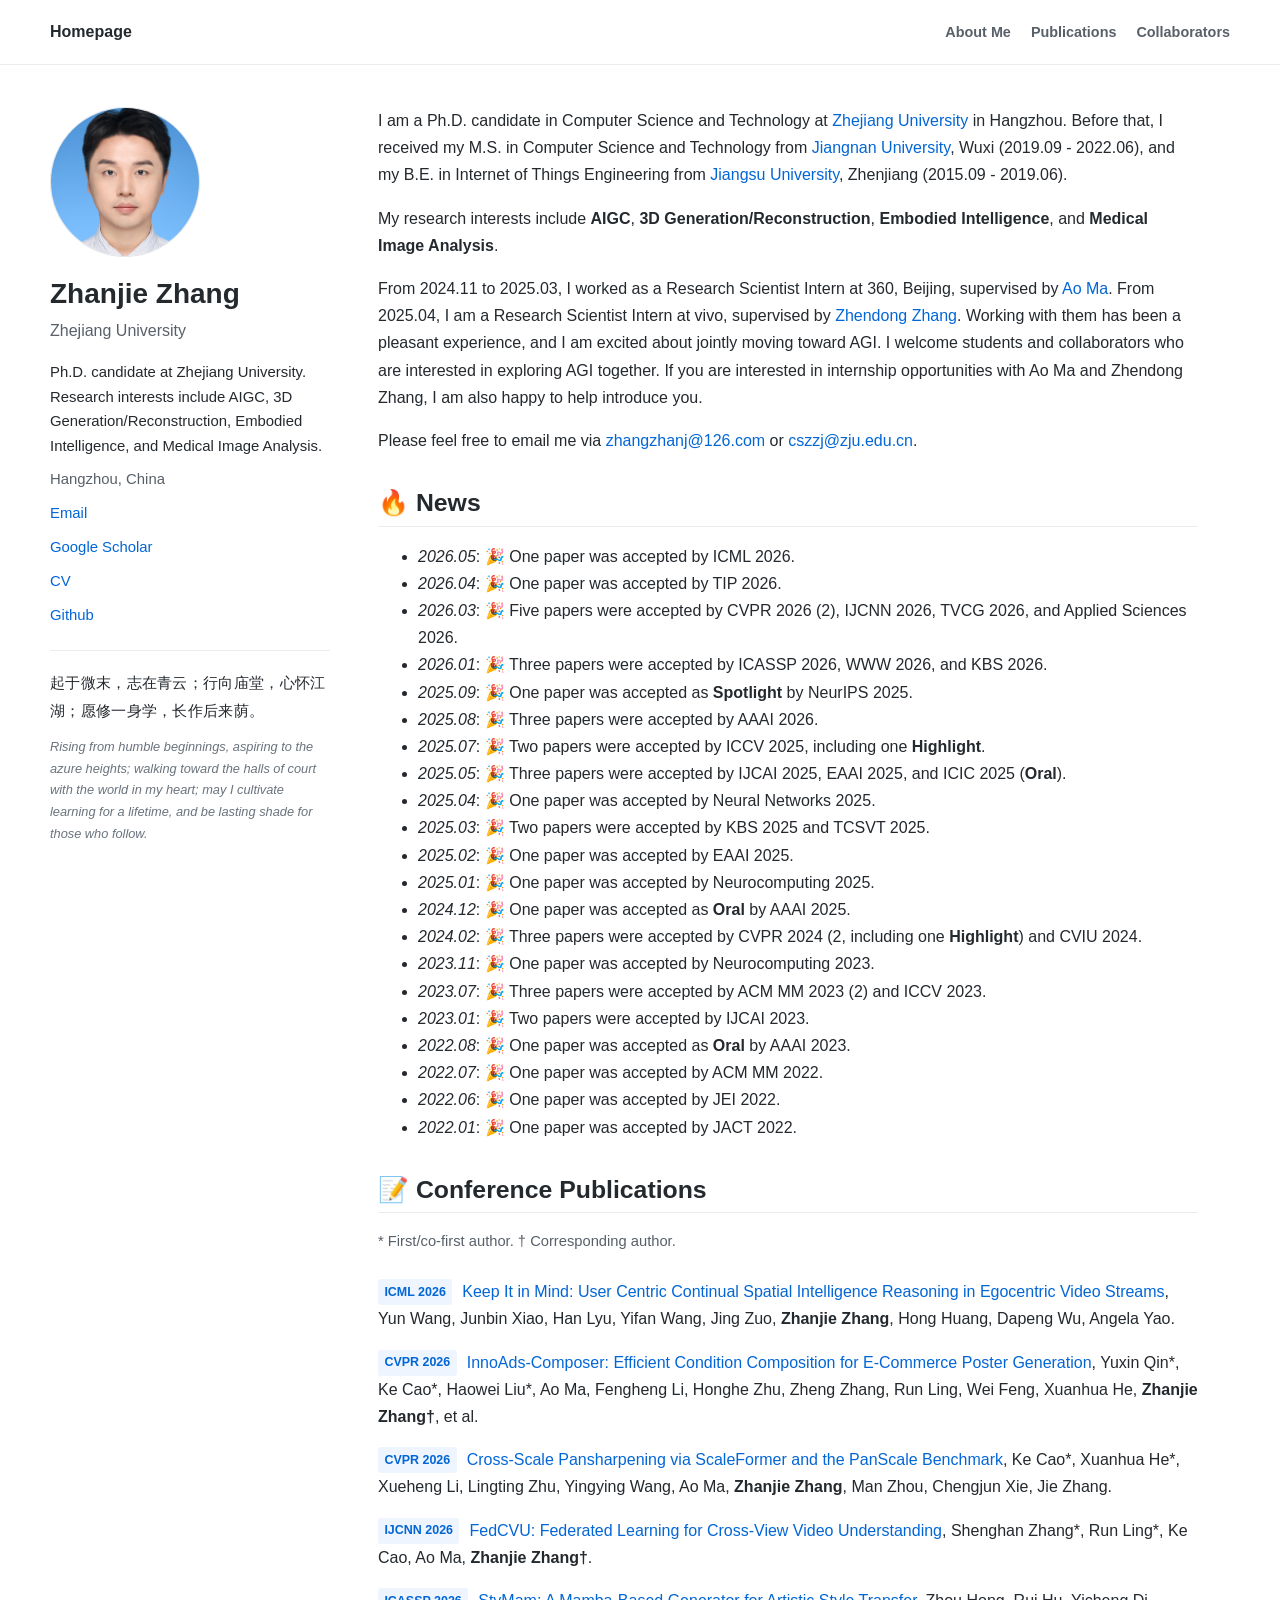
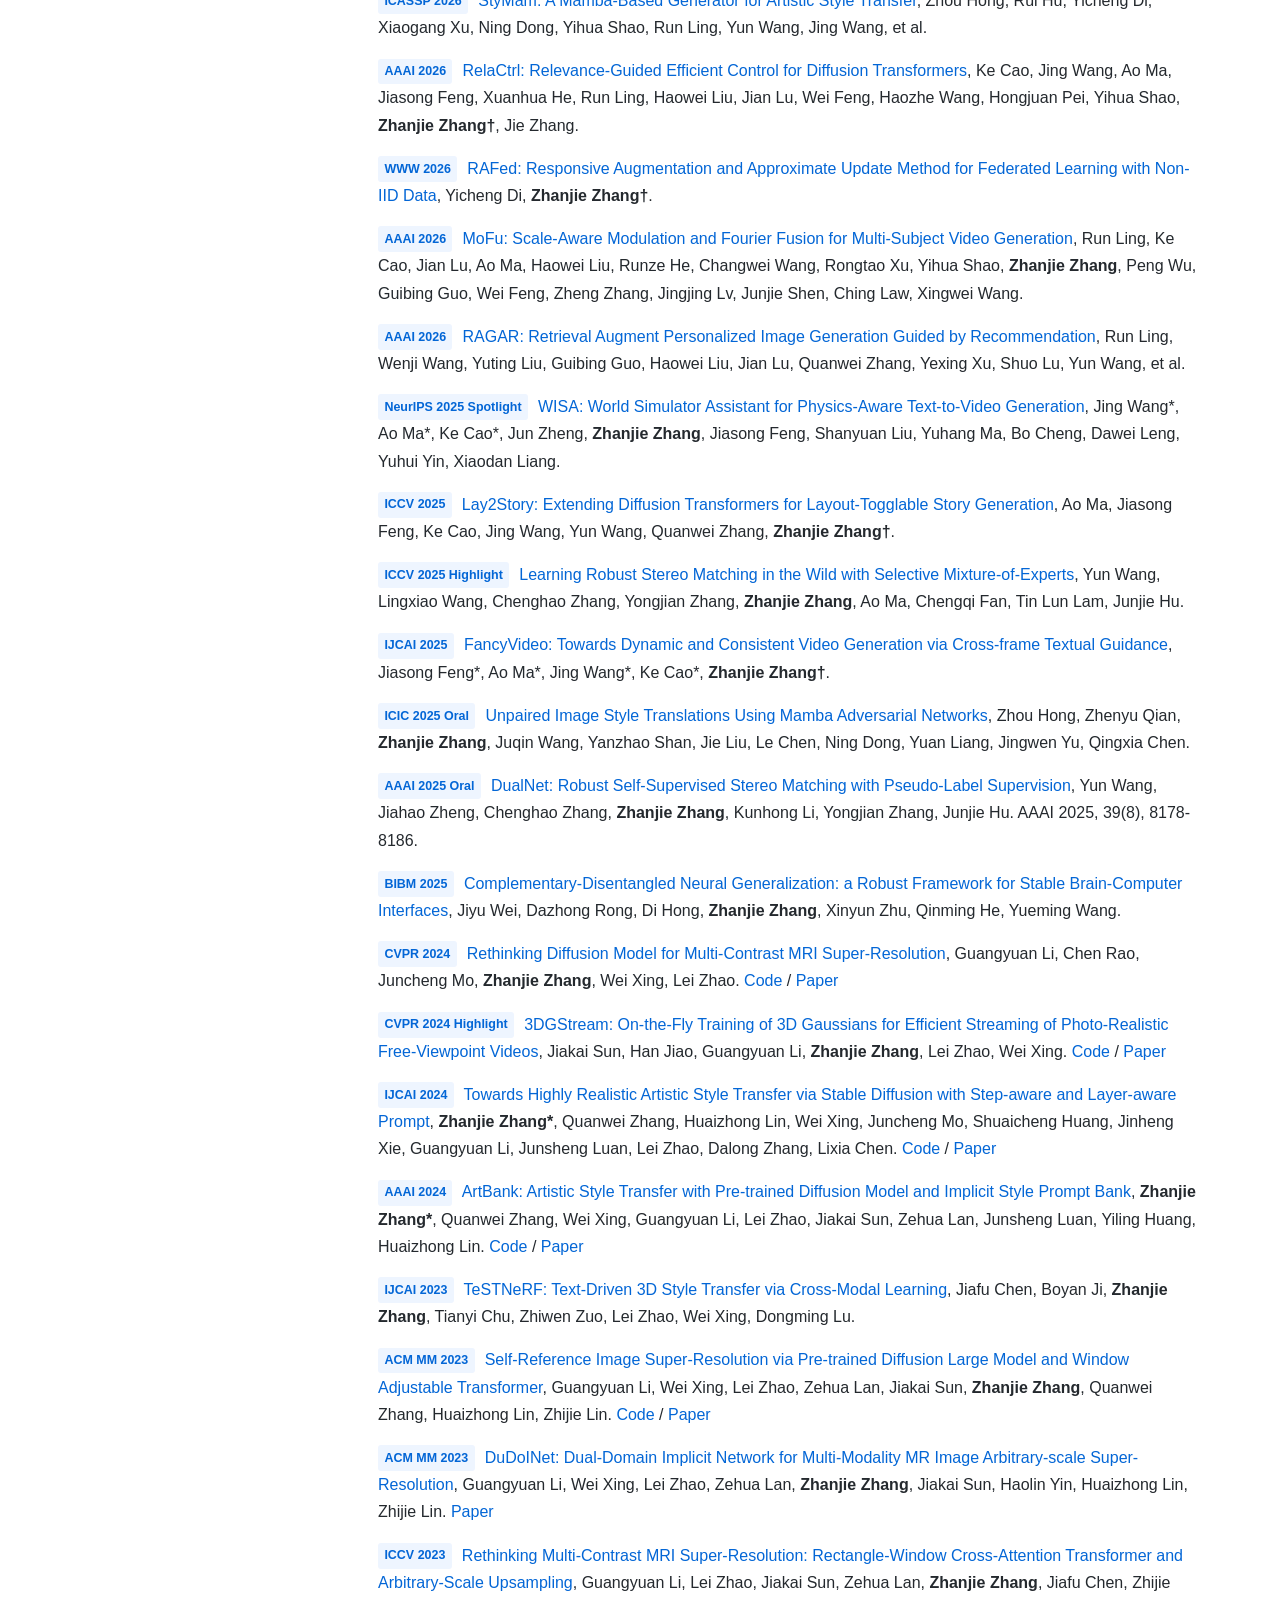
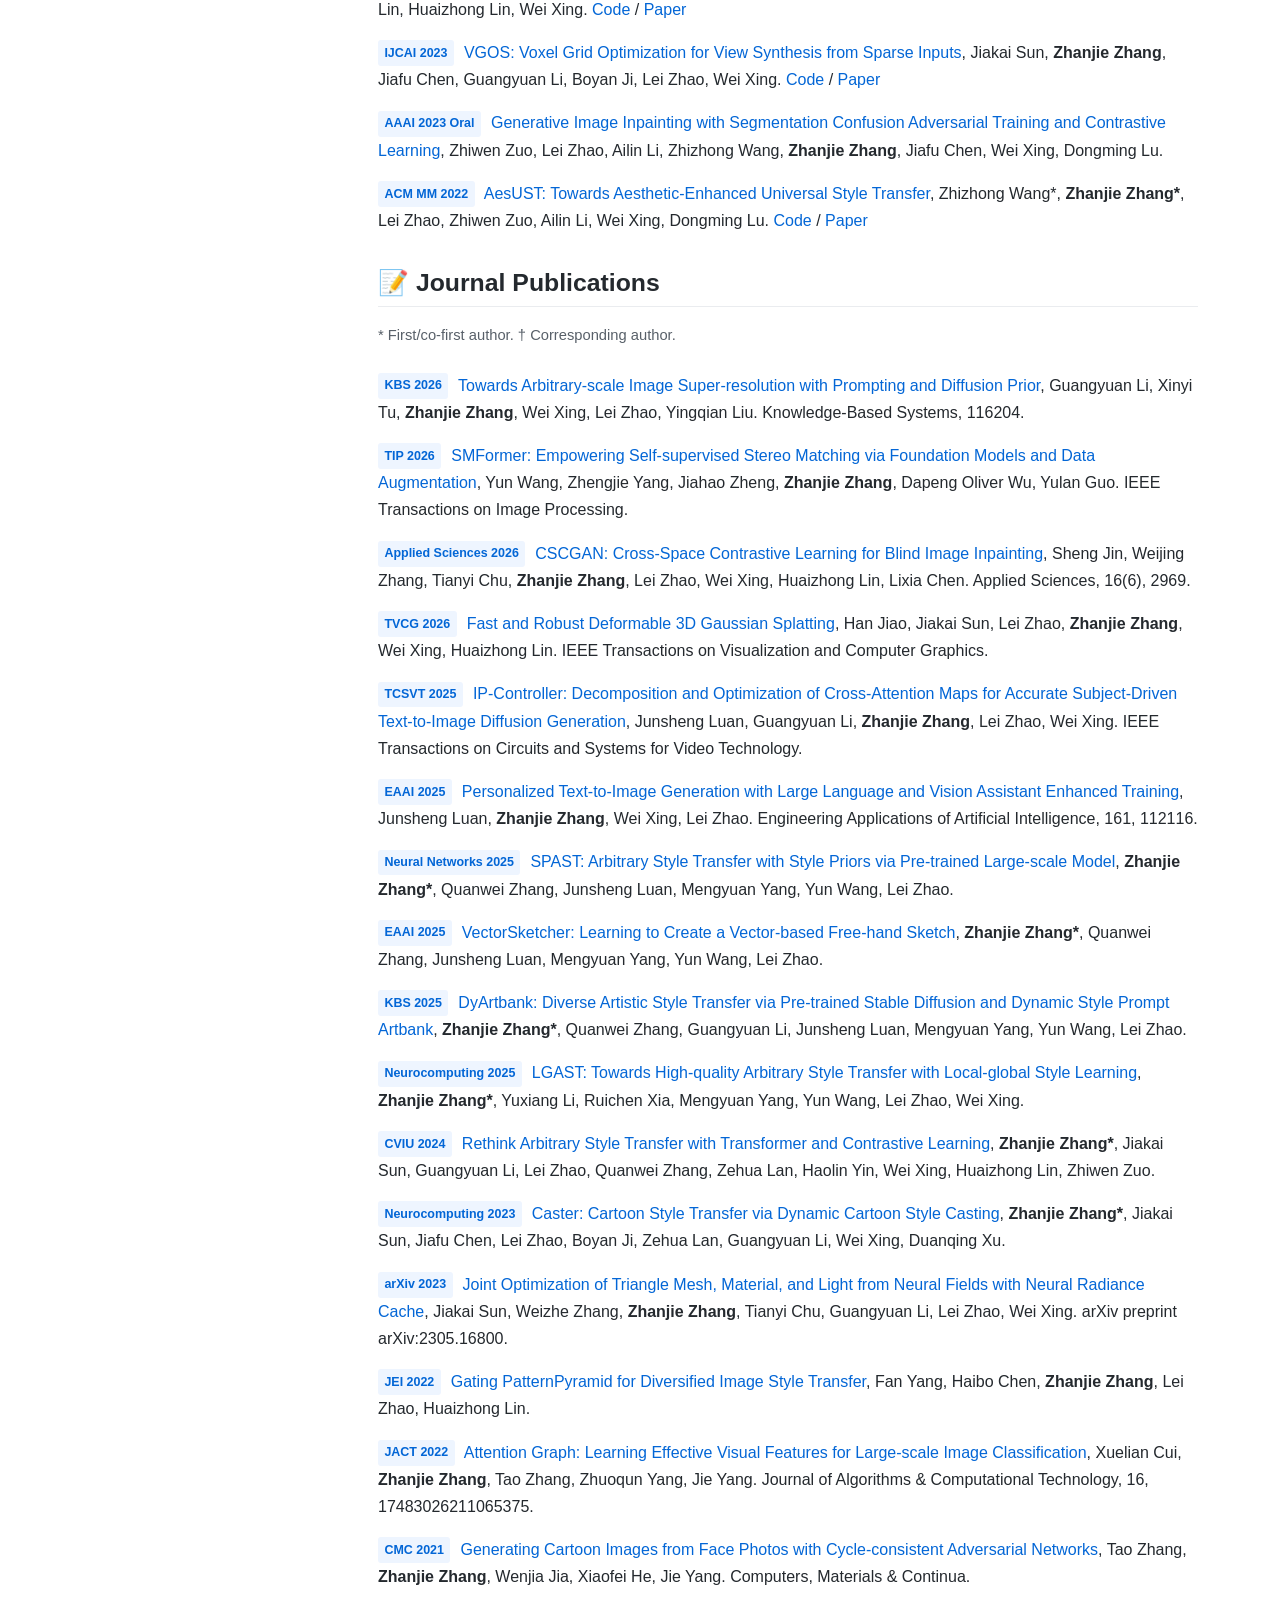
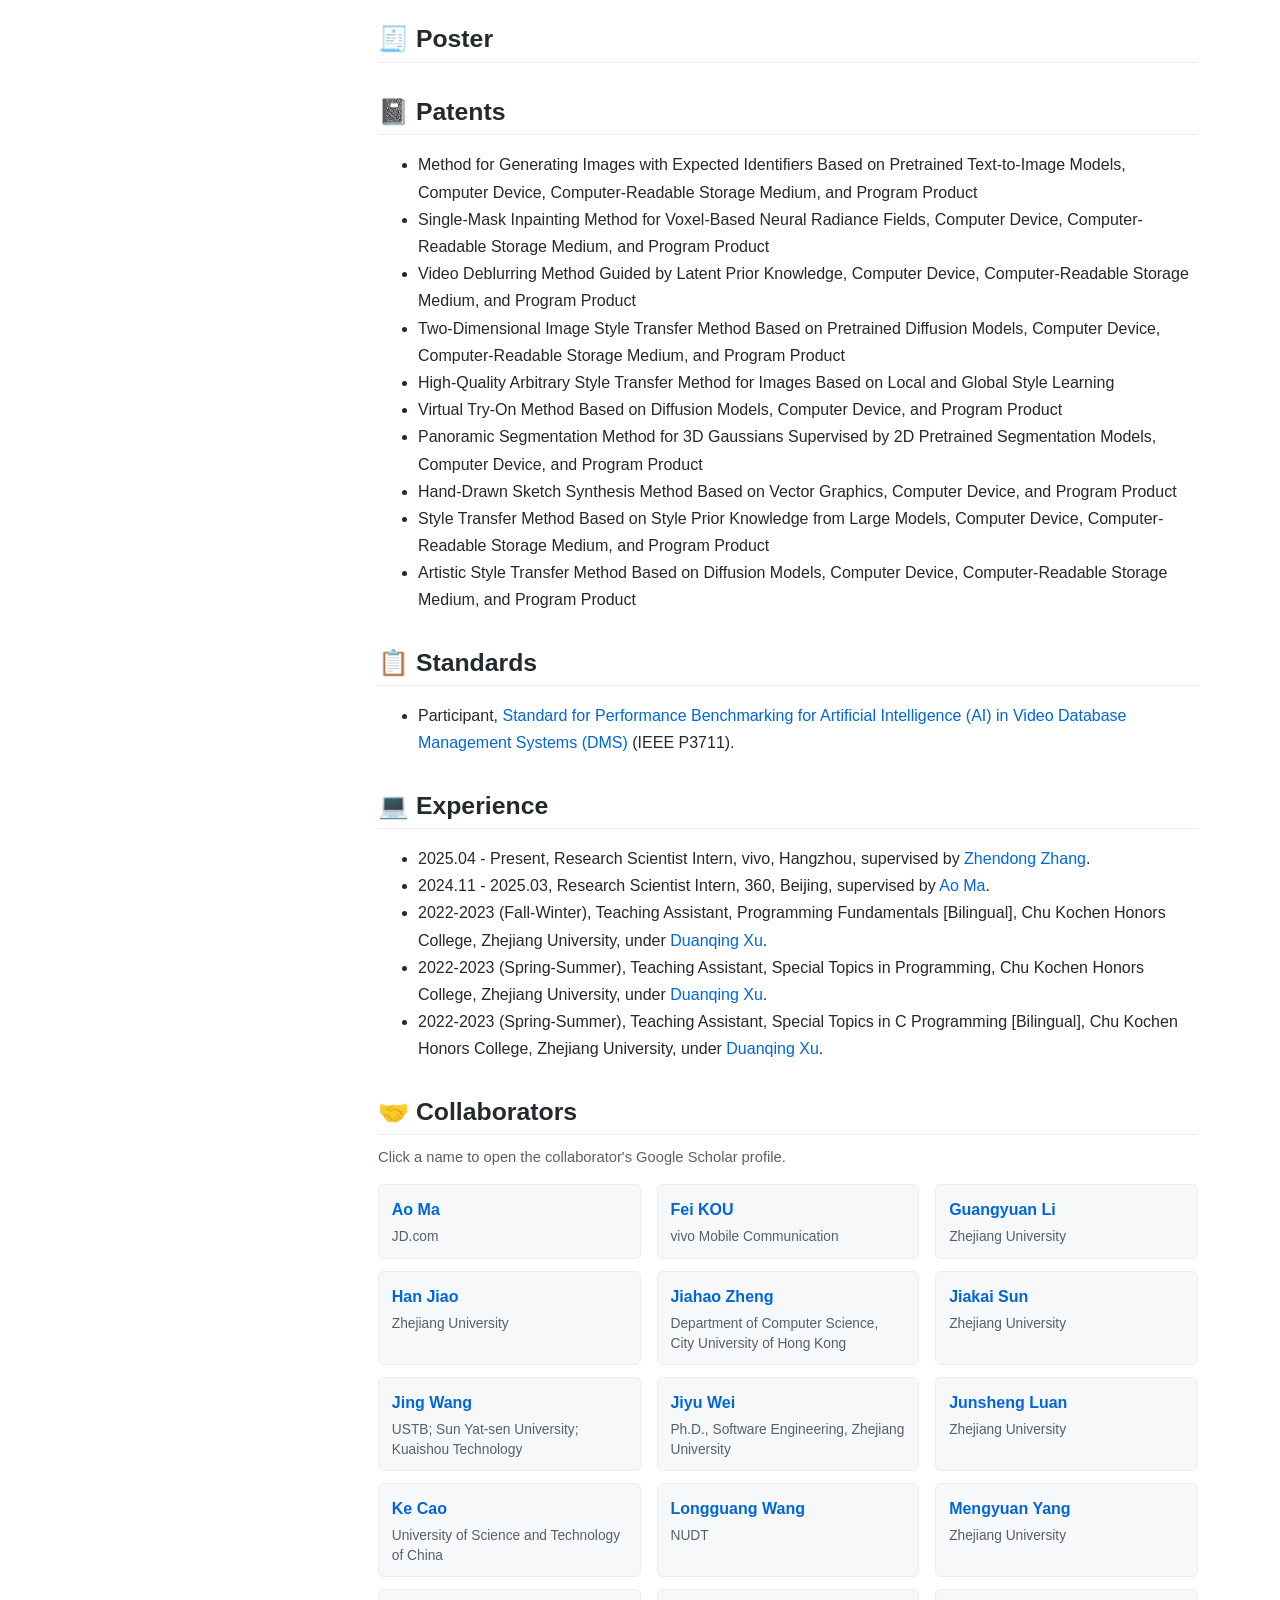
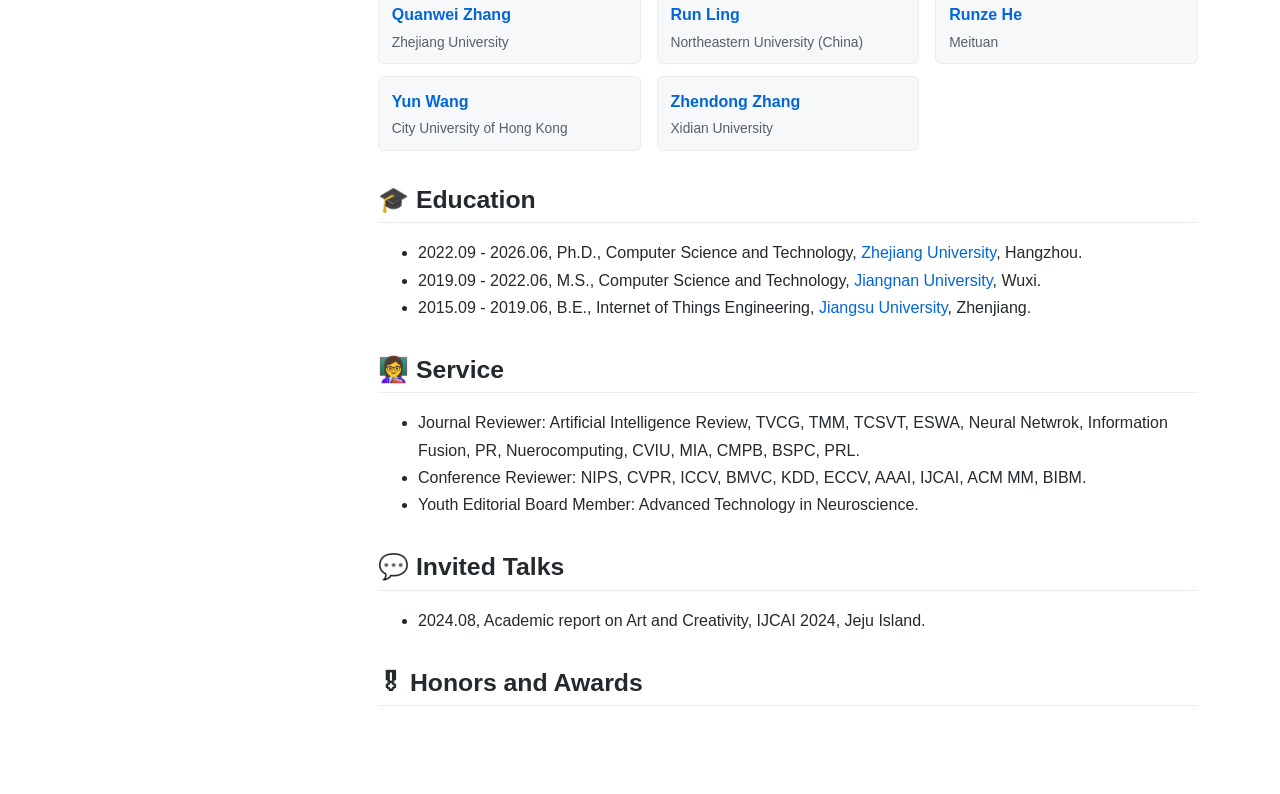
==== commit ab15ac47: "Translate patent titles to English for consistency Co-authored-by: Zhanjie Zhang <Jamie-Cheung@users" ====
--- a/index.html
+++ b/index.html
@@ -408,16 +408,16 @@
 
             <h1>📓 Patents</h1>
             <ul>
-              <li>基于预训练文生图模型的生成含有预期标识图像的方法、计算机设备、可读存储介质和程序产品</li>
-              <li>基于体素的神经辐射场的单掩膜修复方法、计算机设备、可读存储介质和程序产品</li>
-              <li>基于潜变量先验知识引导的视频去模糊方法、计算机设备、可读存储介质和程序产品</li>
-              <li>基于预训练扩散模型的二维图像风格迁移方法、计算机设备、可读存储介质和程序产品</li>
-              <li>基于局部和全局风格学习的图片高质量任意风格迁移方法</li>
-              <li>基于扩散模型的虚拟试穿方法、计算机设备和程序产品</li>
-              <li>基于2D预训练分割模型监督的3D高斯全景分割方法、计算机设备和程序产品</li>
-              <li>基于矢量图的手绘草图合成方法、计算机设备和程序产品</li>
-              <li>基于大模型风格先验知识的风格迁移方法、计算机设备、可读存储介质和程序产品</li>
-              <li>基于扩散模型的艺术风格迁移的方法、计算机设备、可读存储介质和程序产品</li>
+              <li>Method for Generating Images with Expected Identifiers Based on Pretrained Text-to-Image Models, Computer Device, Computer-Readable Storage Medium, and Program Product</li>
+              <li>Single-Mask Inpainting Method for Voxel-Based Neural Radiance Fields, Computer Device, Computer-Readable Storage Medium, and Program Product</li>
+              <li>Video Deblurring Method Guided by Latent Prior Knowledge, Computer Device, Computer-Readable Storage Medium, and Program Product</li>
+              <li>Two-Dimensional Image Style Transfer Method Based on Pretrained Diffusion Models, Computer Device, Computer-Readable Storage Medium, and Program Product</li>
+              <li>High-Quality Arbitrary Style Transfer Method for Images Based on Local and Global Style Learning</li>
+              <li>Virtual Try-On Method Based on Diffusion Models, Computer Device, and Program Product</li>
+              <li>Panoramic Segmentation Method for 3D Gaussians Supervised by 2D Pretrained Segmentation Models, Computer Device, and Program Product</li>
+              <li>Hand-Drawn Sketch Synthesis Method Based on Vector Graphics, Computer Device, and Program Product</li>
+              <li>Style Transfer Method Based on Style Prior Knowledge from Large Models, Computer Device, Computer-Readable Storage Medium, and Program Product</li>
+              <li>Artistic Style Transfer Method Based on Diffusion Models, Computer Device, Computer-Readable Storage Medium, and Program Product</li>
             </ul>
 
             <h1>📋 Standards</h1>
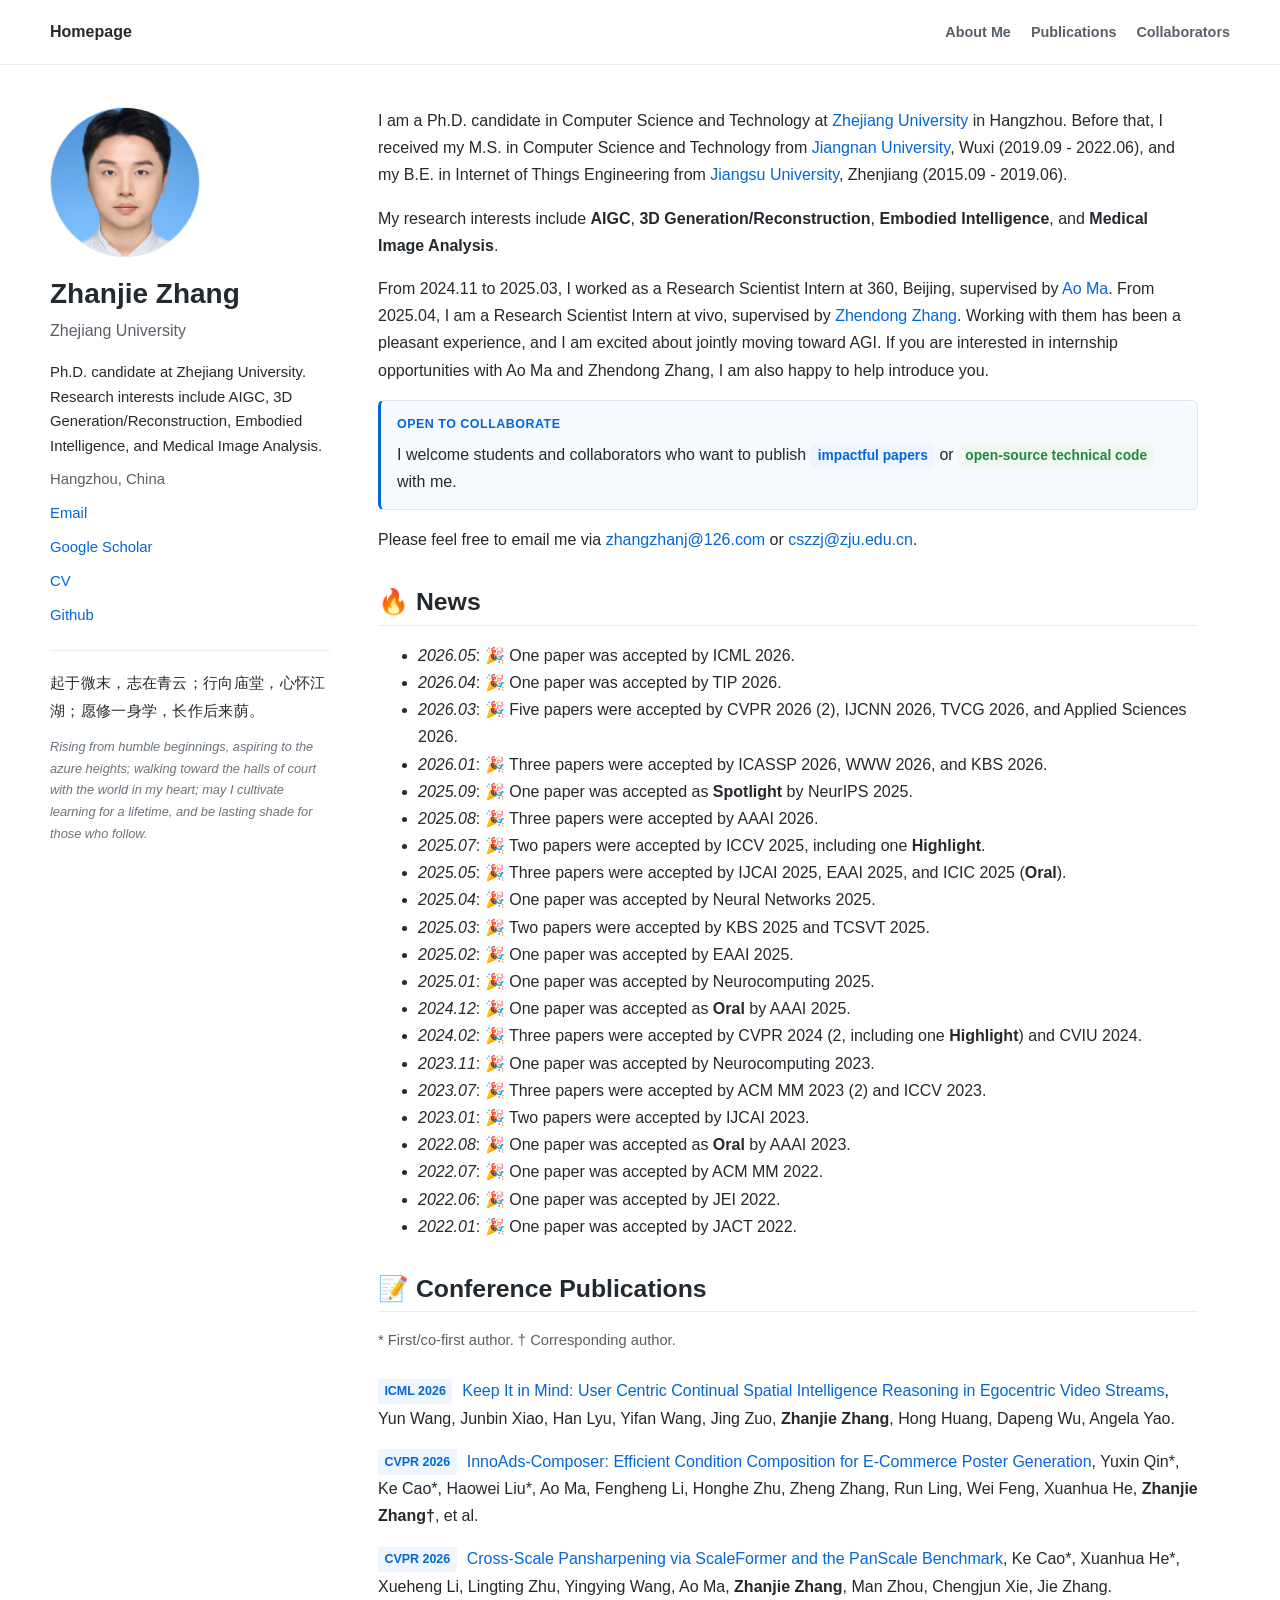
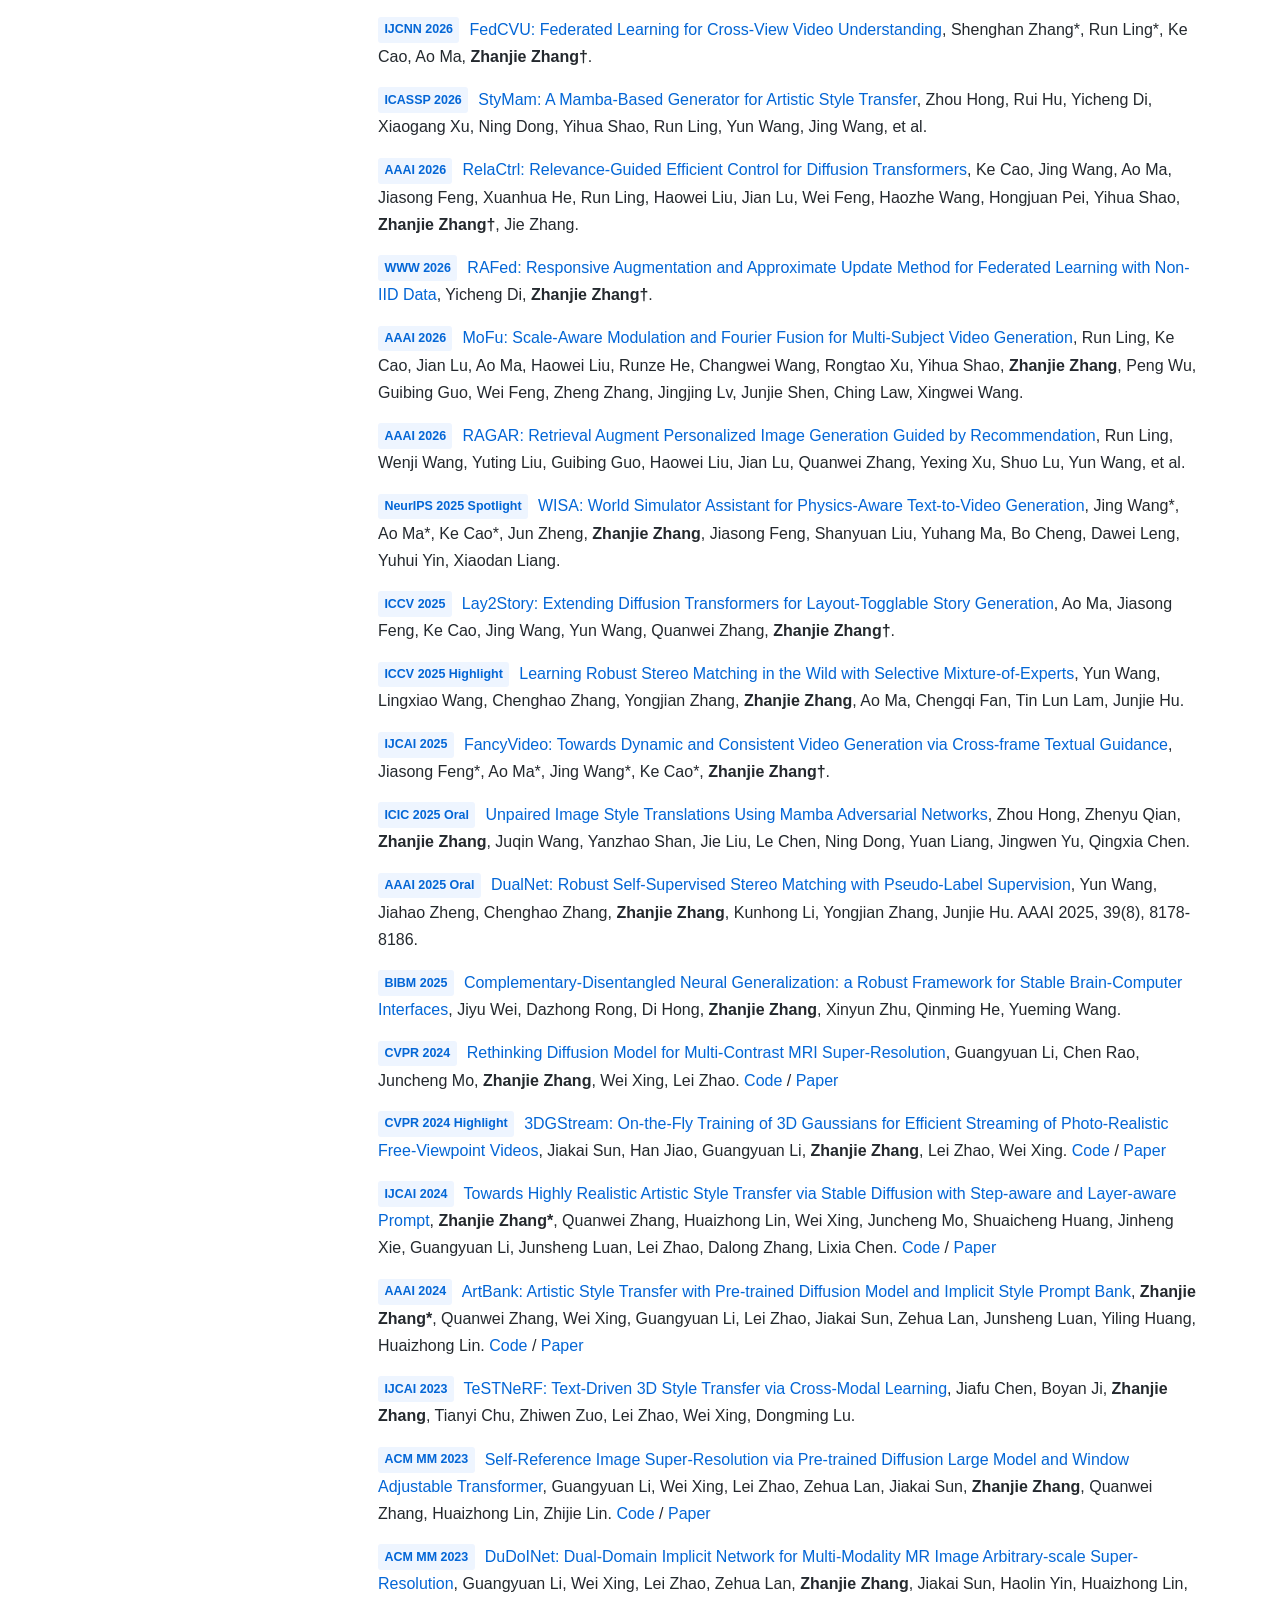
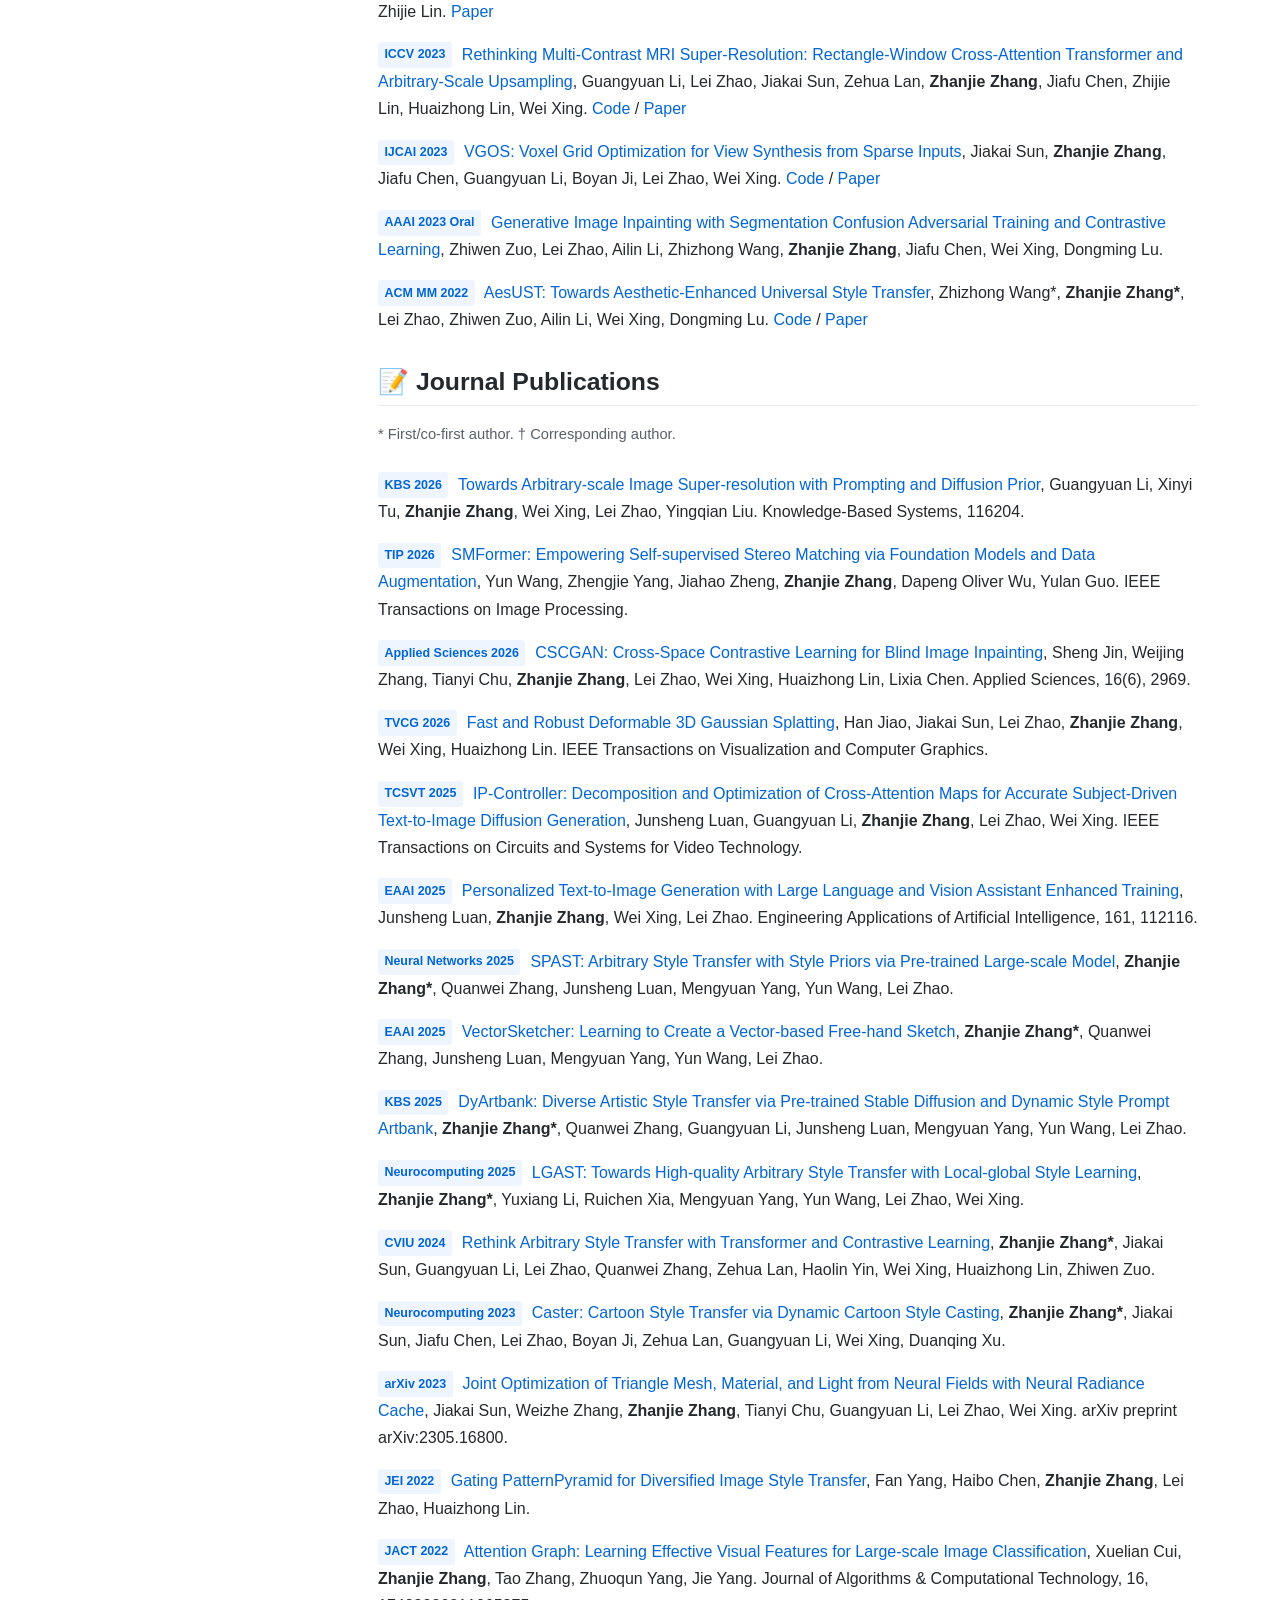
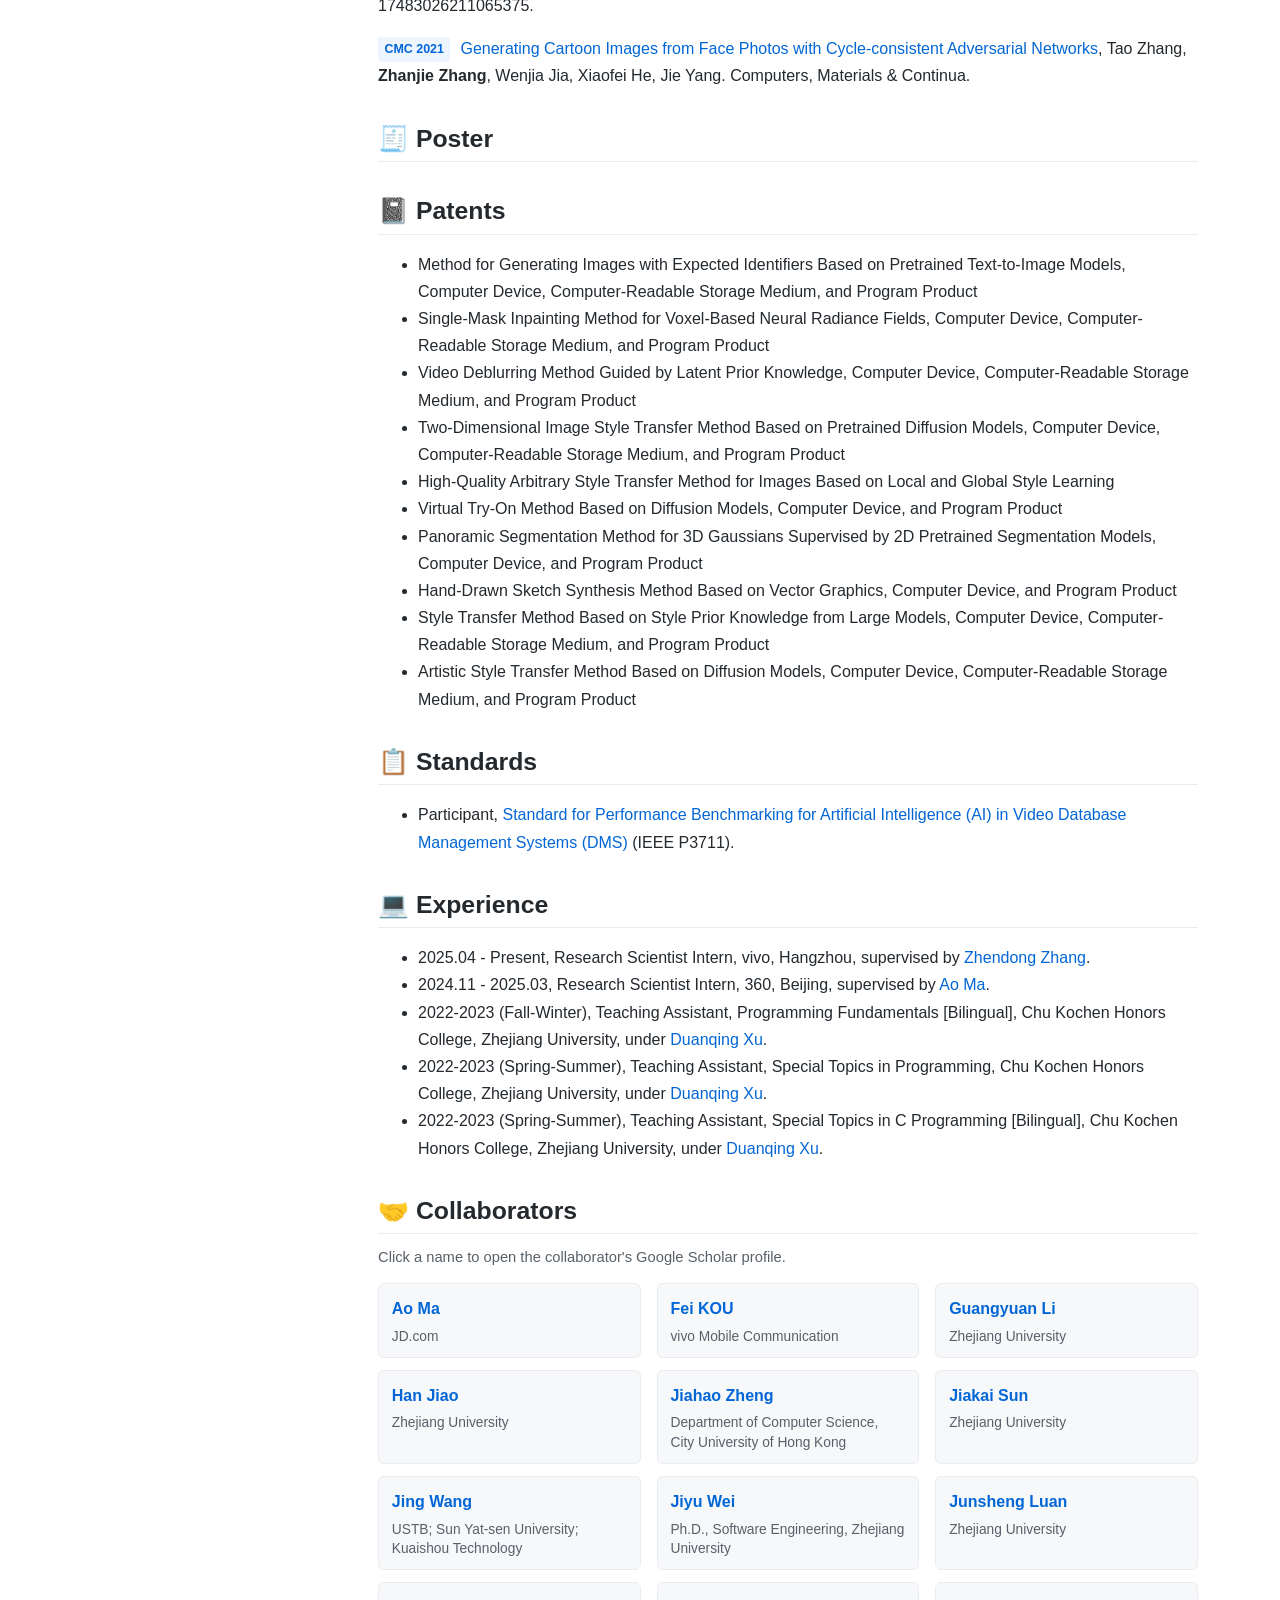
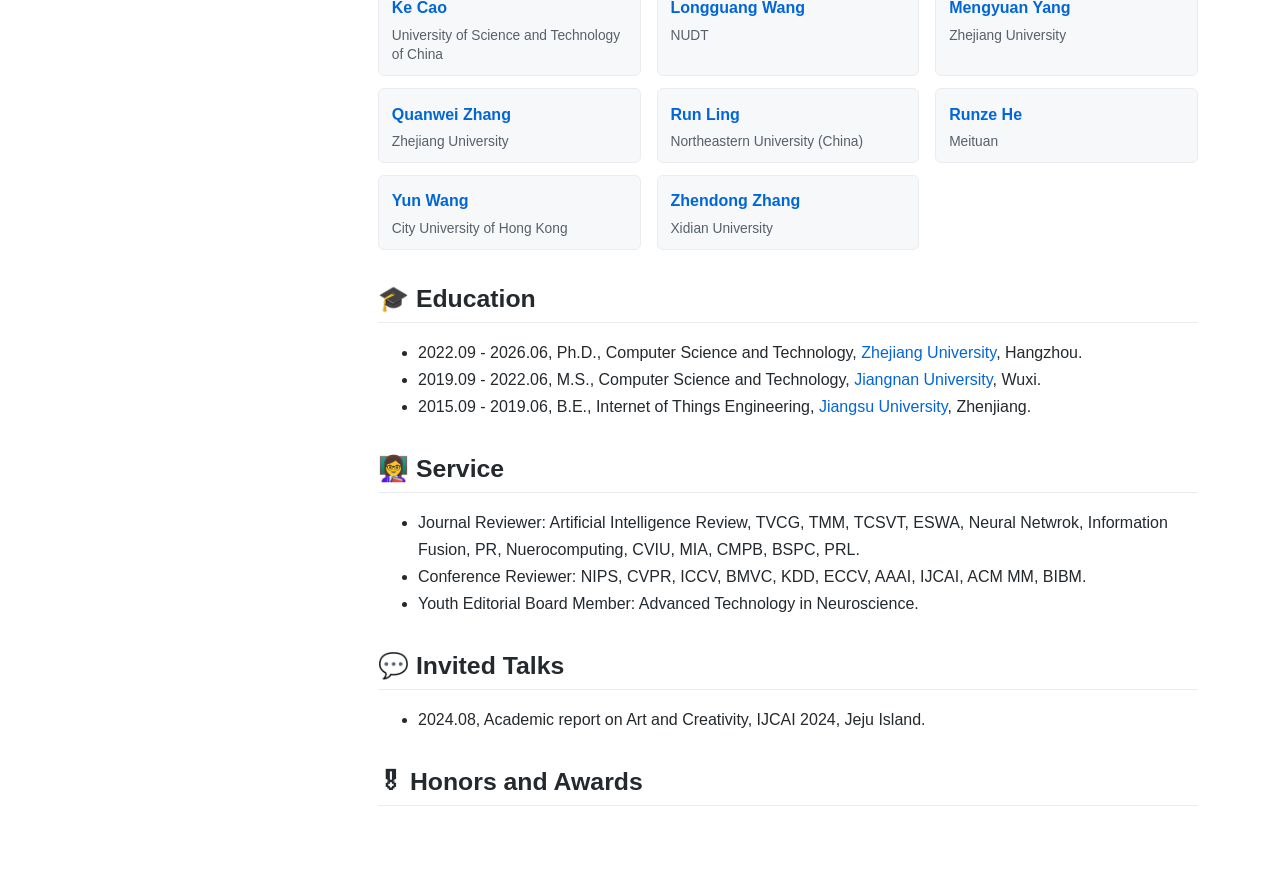
==== commit 8fa4f338: "Highlight collaboration invite for papers and open source Replace the AGI-together welcome line with" ====
--- a/index.html
+++ b/index.html
@@ -9,7 +9,7 @@
       content="Zhanjie Zhang's academic homepage. Research interests include text-to-image, image-to-image, image restoration, and neural rendering."
     >
     <title>Zhanjie Zhang - Homepage</title>
-    <link rel="stylesheet" href="stylesheet.css?v=20260730">
+    <link rel="stylesheet" href="stylesheet.css?v=20260816">
     <link rel="icon" href="data:image/svg+xml,<svg xmlns=%22http://www.w3.org/2000/svg%22 viewBox=%220 0 100 100%22><text y=%22.9em%22 font-size=%2290%22>🌐</text></svg>">
   </head>
   <body>
@@ -86,9 +86,19 @@
               2025.04, I am a Research Scientist Intern at vivo, supervised by
               <a href="https://scholar.google.com.hk/citations?user=X_F0j7wAAAAJ&amp;hl=zh-CN">Zhendong Zhang</a>.
               Working with them has been a pleasant experience, and I am excited about jointly moving toward AGI.
-              I welcome students and collaborators who are interested in exploring AGI together. If you are interested
-              in internship opportunities with Ao Ma and Zhendong Zhang, I am also happy to help introduce you.
-            </p>
+              If you are interested in internship opportunities with Ao Ma and Zhendong Zhang, I am also happy to help
+              introduce you.
+            </p>
+            <aside class="open-call" aria-label="Open to collaboration">
+              <p class="open-call__label">Open to collaborate</p>
+              <p>
+                I welcome students and collaborators who want to publish
+                <span class="open-call__tag">impactful papers</span>
+                or
+                <span class="open-call__tag open-call__tag--code">open-source technical code</span>
+                with me.
+              </p>
+            </aside>
             <p>
               Please feel free to email me via
               <a href="mailto:zhangzhanj@126.com">zhangzhanj@126.com</a>
--- a/stylesheet.css
+++ b/stylesheet.css
@@ -222,6 +222,46 @@
   margin-top: 1.5rem;
 }
 
+.open-call {
+  margin: 0 0 1rem;
+  padding: 0.85rem 1rem;
+  border: 1px solid #dbe7f8;
+  border-left: 3px solid #0366d6;
+  border-radius: 6px;
+  background: #f6faff;
+}
+
+.open-call p:last-child {
+  margin-bottom: 0;
+}
+
+.open-call__label {
+  margin-bottom: 0.35rem;
+  color: #0366d6;
+  font-size: 0.78rem;
+  font-weight: 700;
+  letter-spacing: 0.04em;
+  text-transform: uppercase;
+}
+
+.open-call__tag {
+  display: inline-block;
+  margin: 0 0.05rem;
+  padding: 0.12rem 0.4rem;
+  border-radius: 3px;
+  background: #eef5ff;
+  color: #0366d6;
+  font-size: 0.86em;
+  font-weight: 600;
+  line-height: 1.45;
+  vertical-align: baseline;
+}
+
+.open-call__tag--code {
+  background: #eef8f1;
+  color: #22863a;
+}
+
 .pub-note {
   color: #586069;
   font-size: 0.92rem;
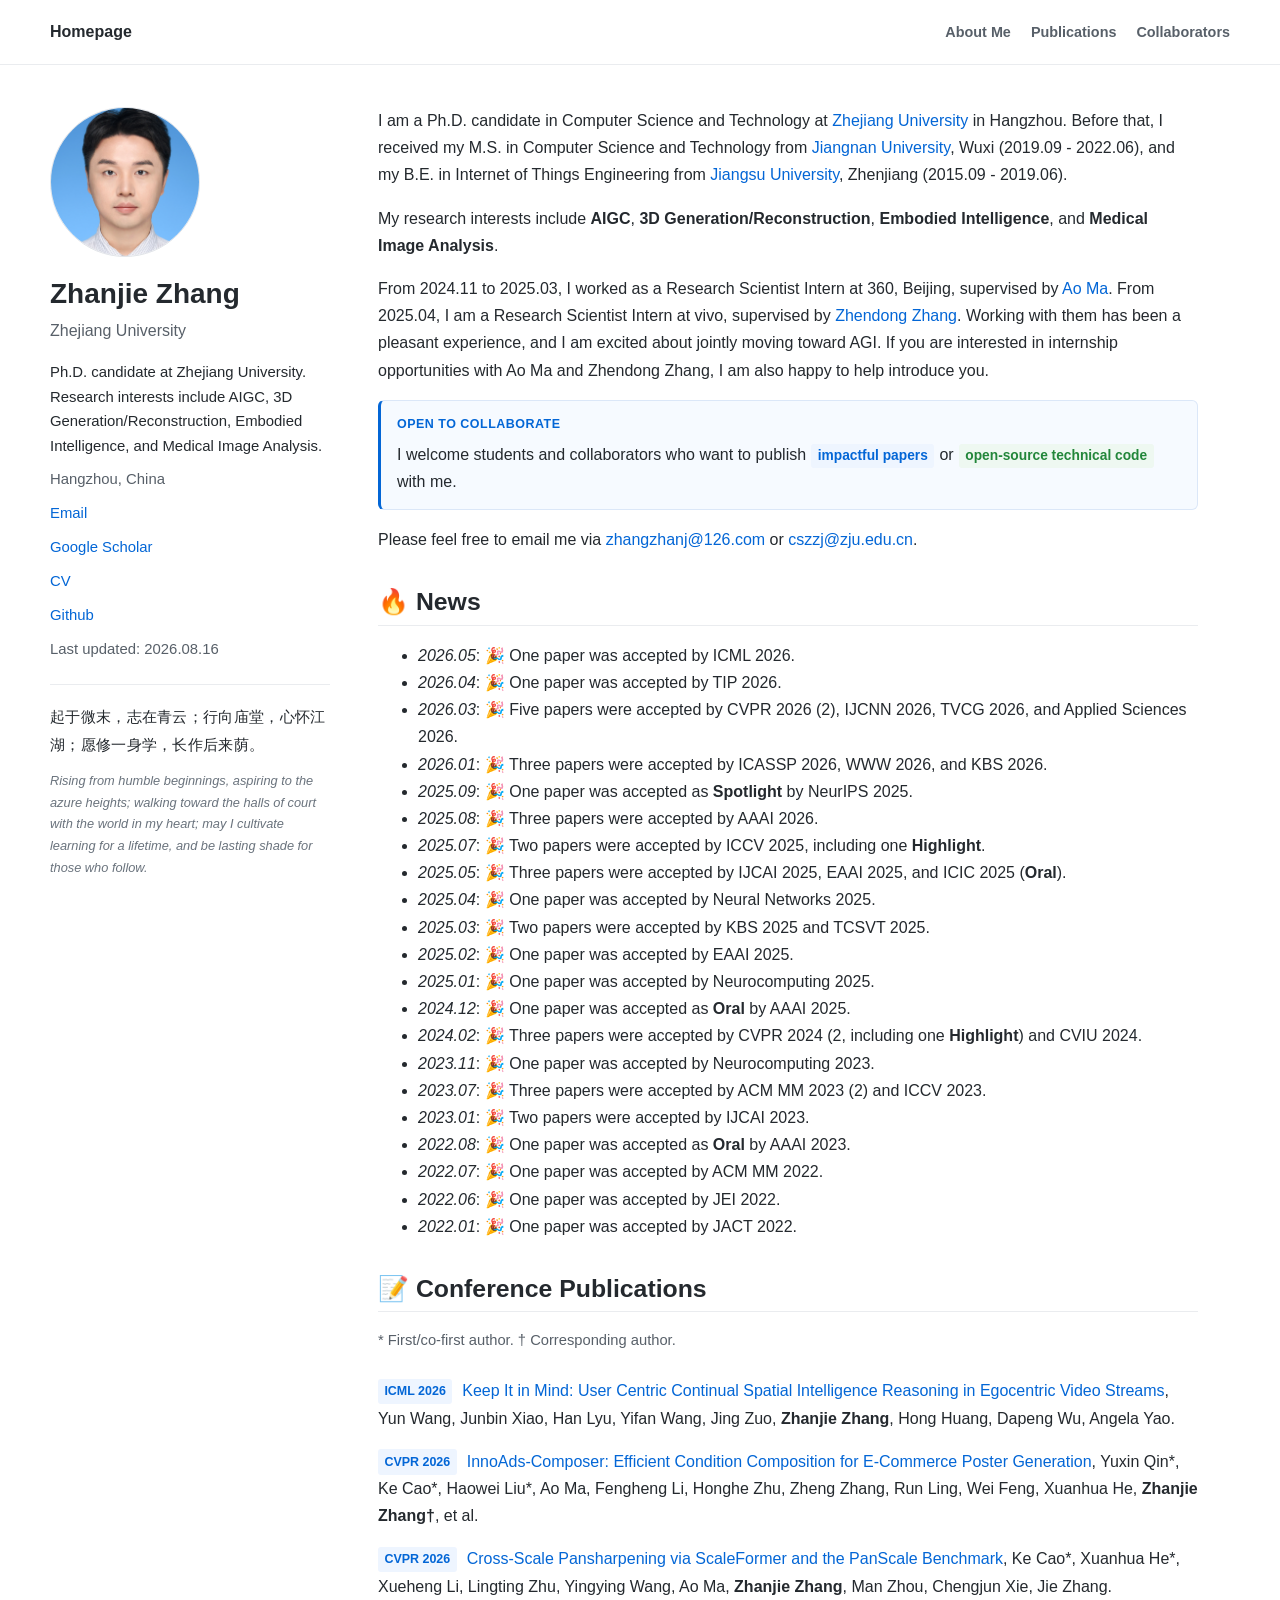
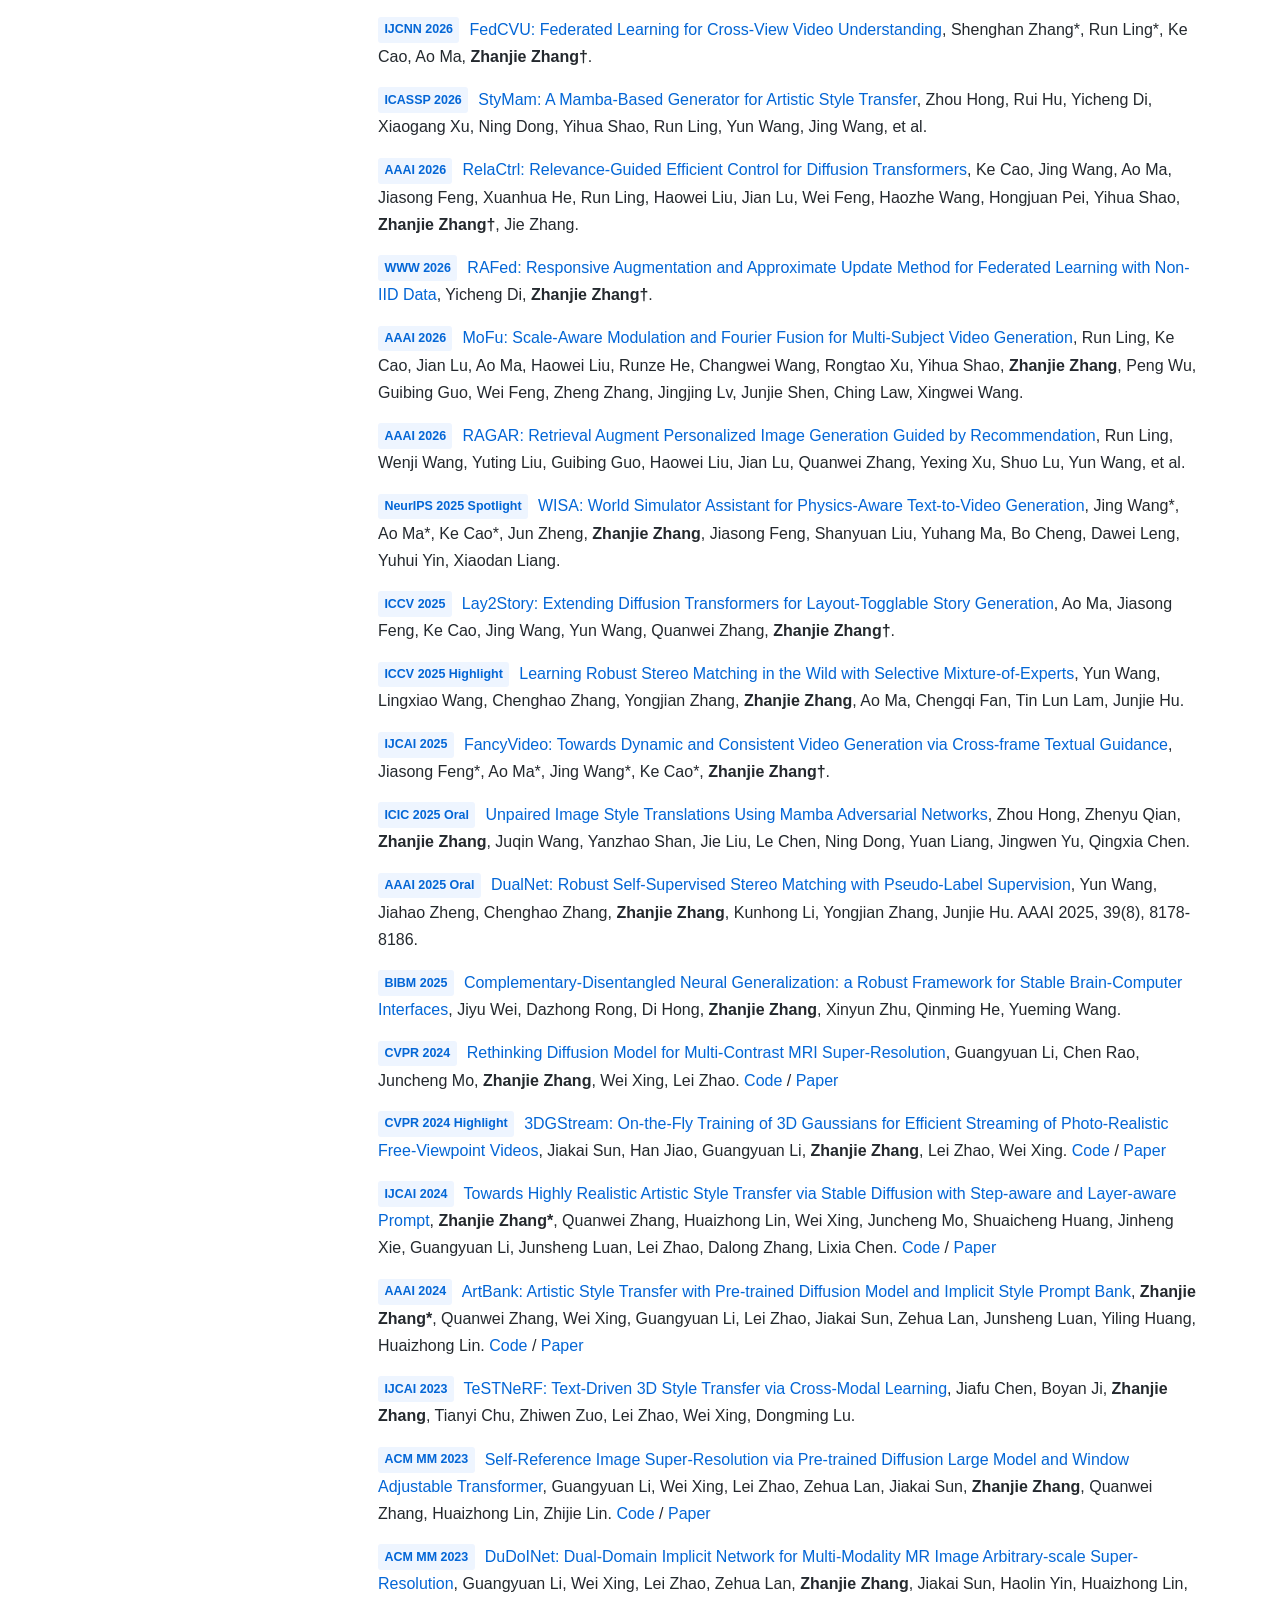
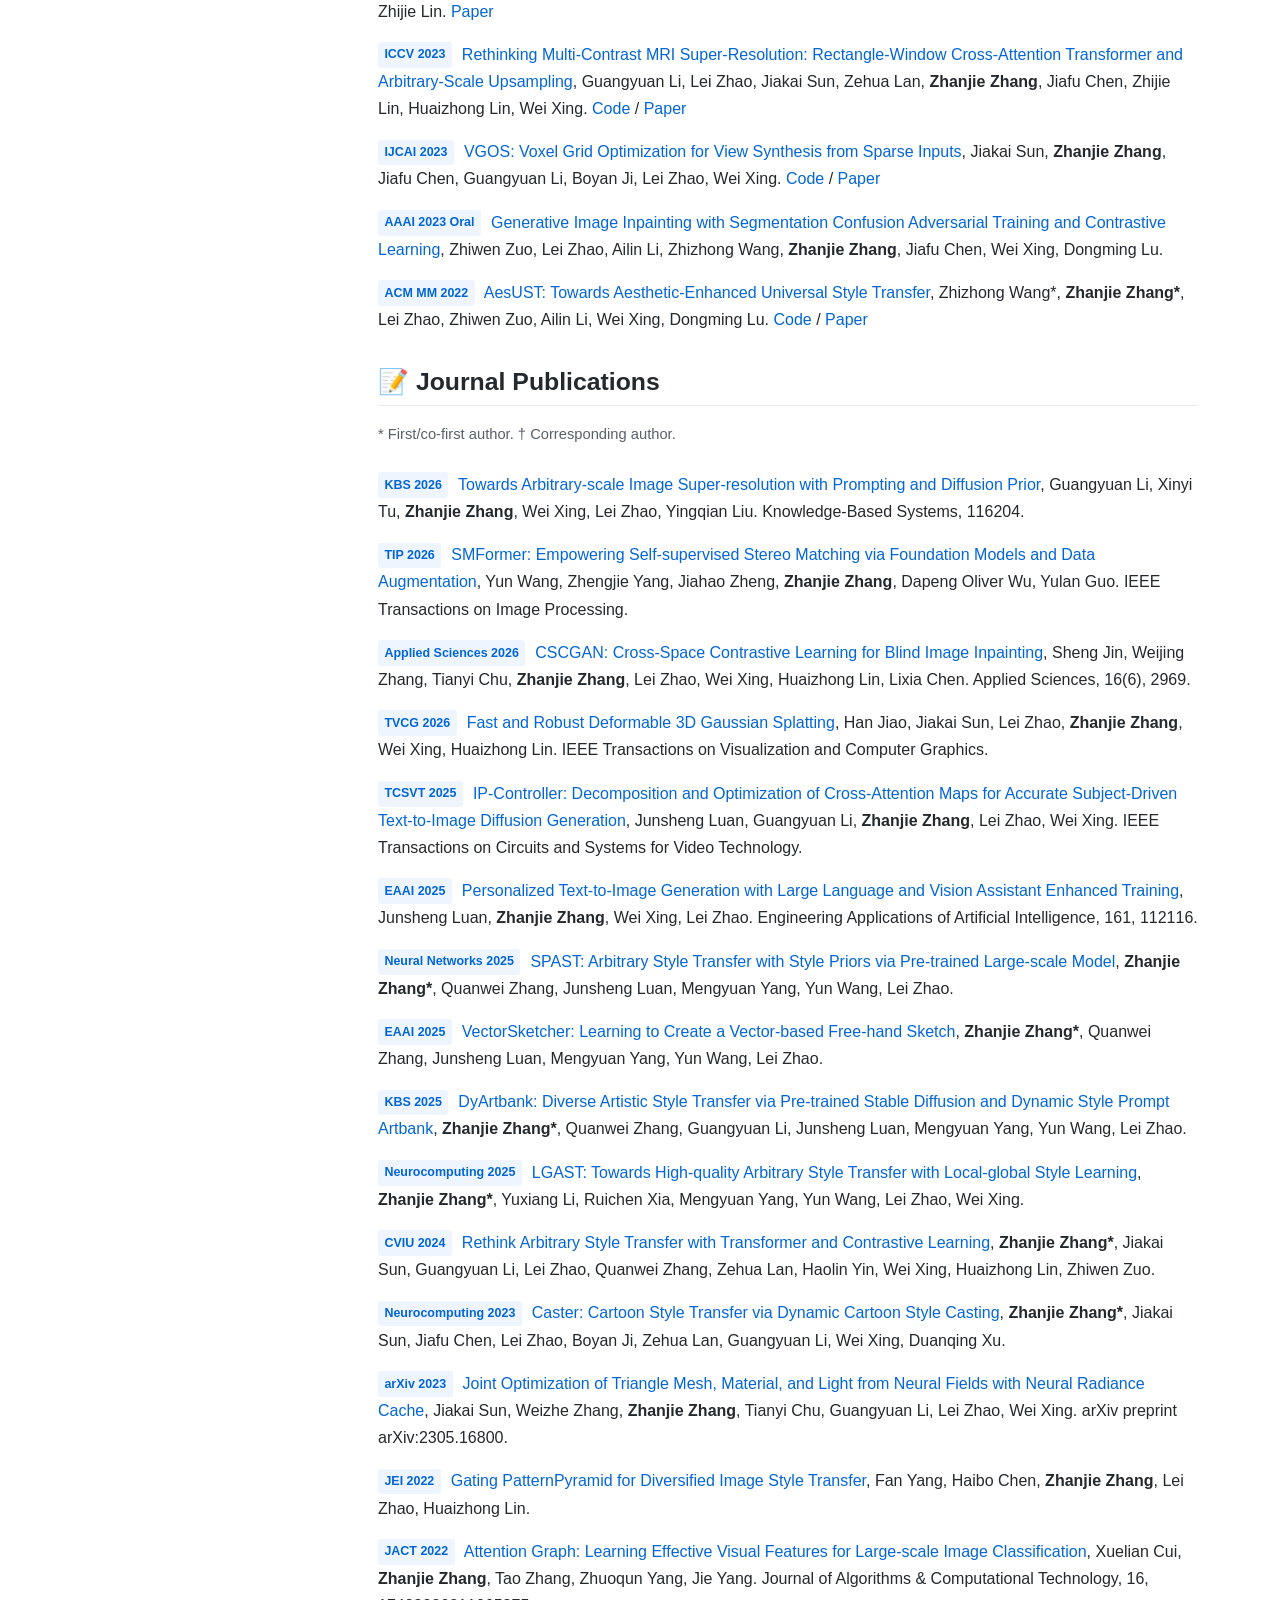
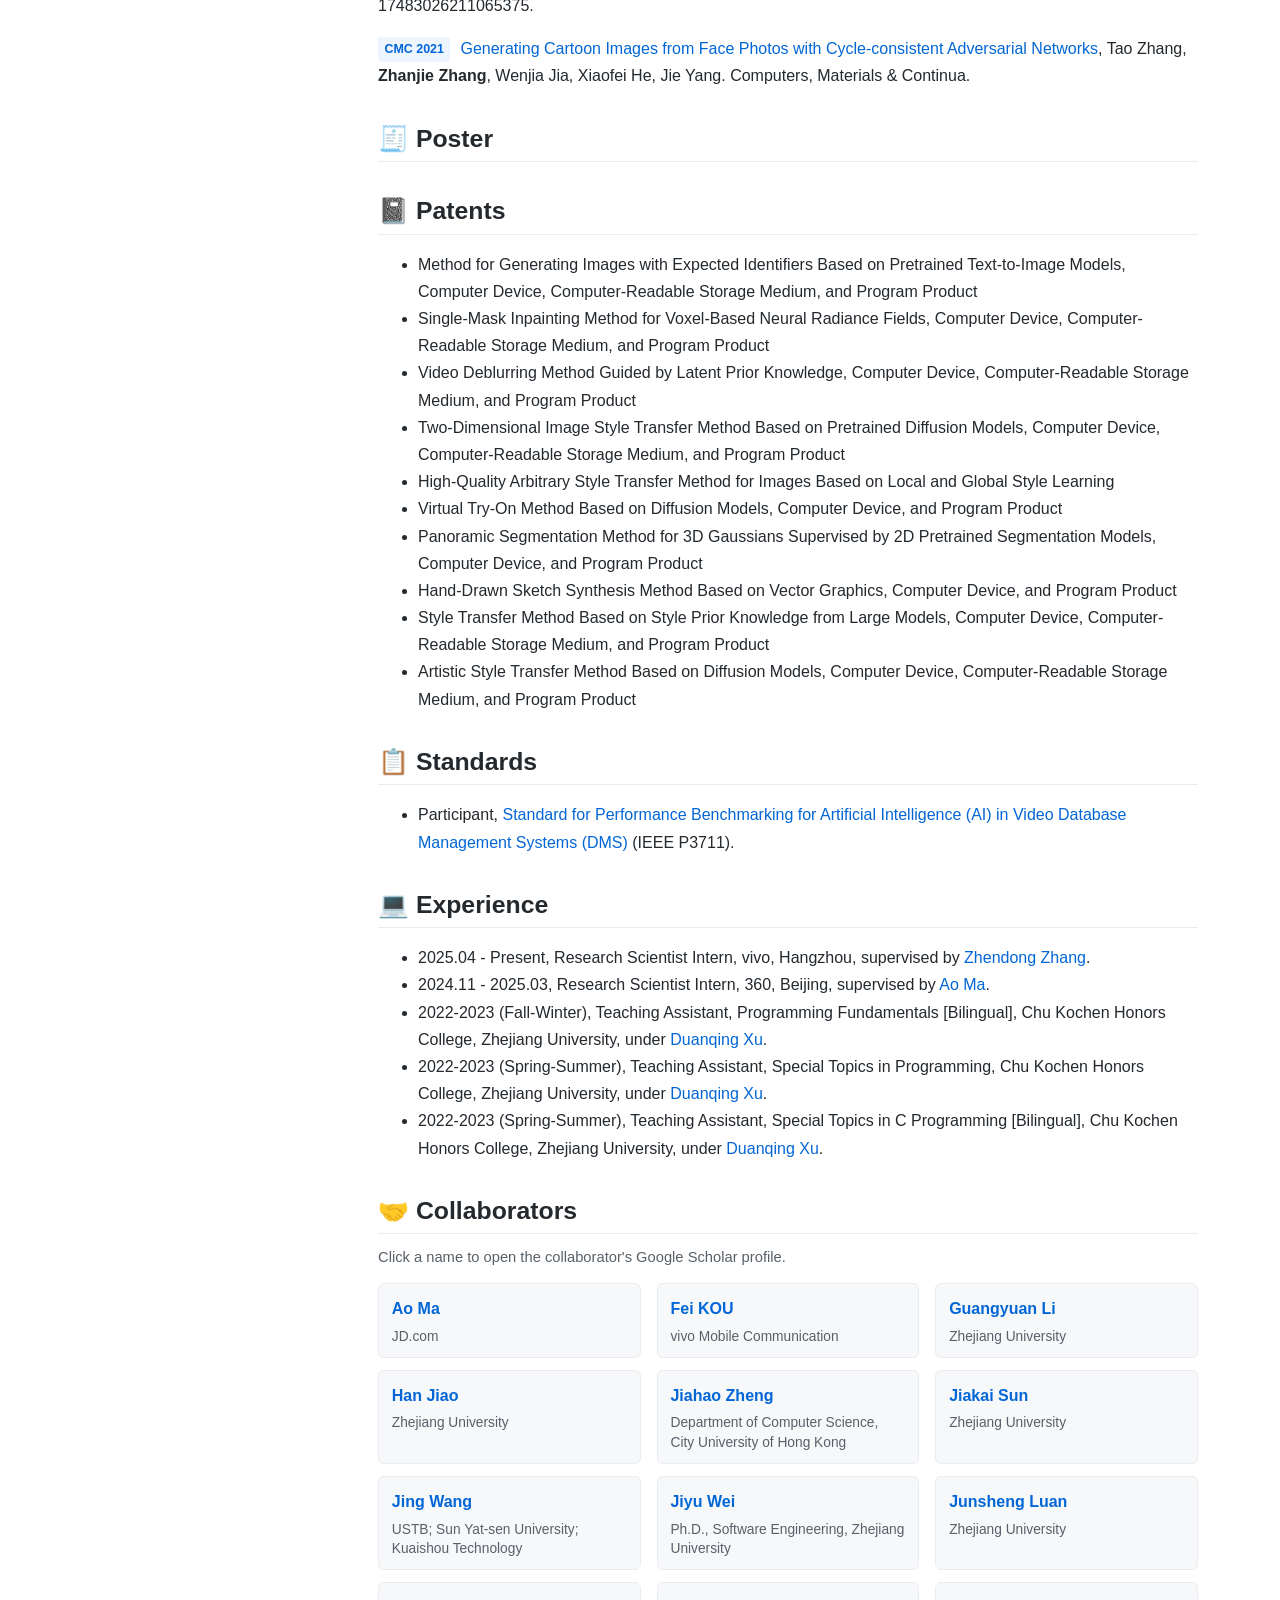
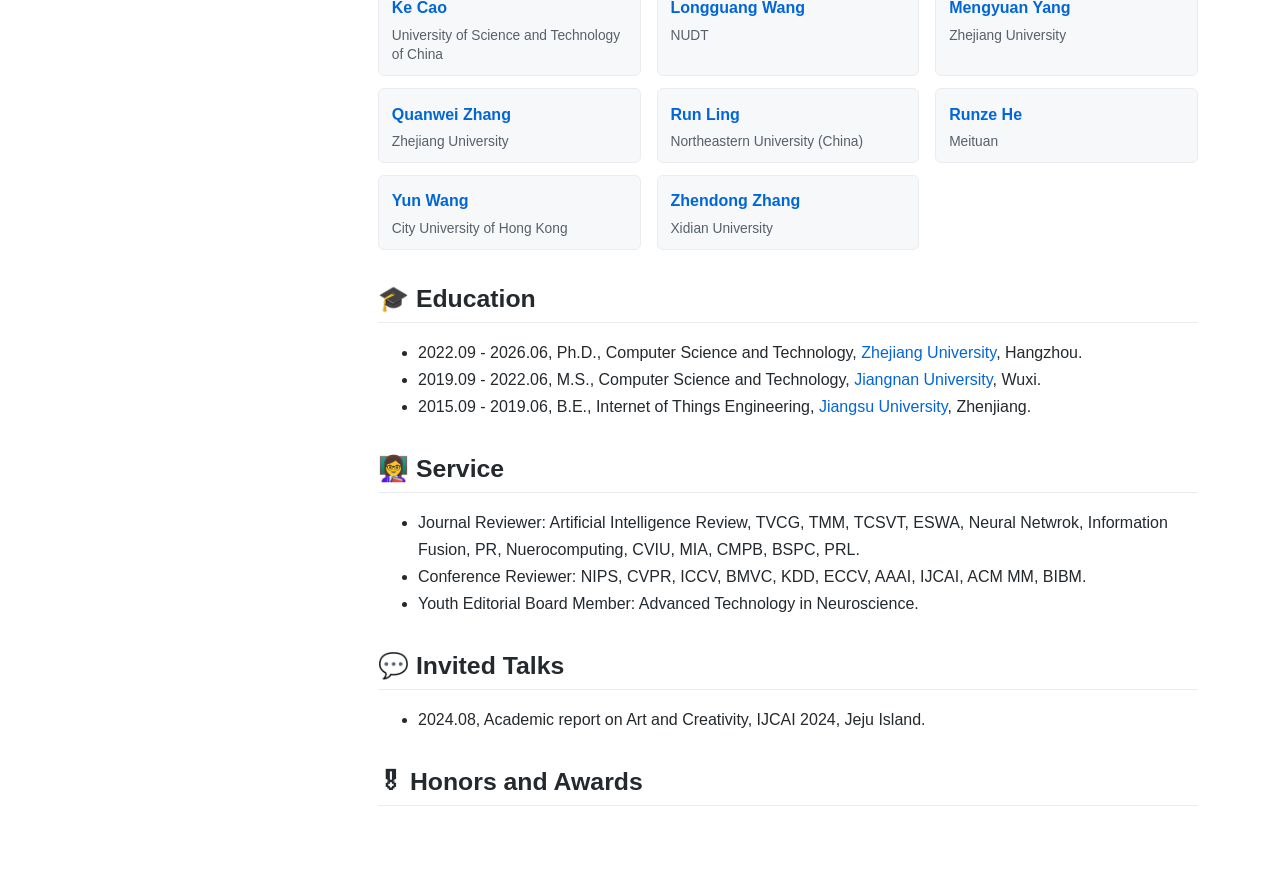
==== commit 70534f90: "Add last updated date to the profile sidebar Show 2026.08.16 under the contact links so visitors can" ====
--- a/index.html
+++ b/index.html
@@ -9,7 +9,7 @@
       content="Zhanjie Zhang's academic homepage. Research interests include text-to-image, image-to-image, image restoration, and neural rendering."
     >
     <title>Zhanjie Zhang - Homepage</title>
-    <link rel="stylesheet" href="stylesheet.css?v=20260816">
+    <link rel="stylesheet" href="stylesheet.css?v=20260817">
     <link rel="icon" href="data:image/svg+xml,<svg xmlns=%22http://www.w3.org/2000/svg%22 viewBox=%220 0 100 100%22><text y=%22.9em%22 font-size=%2290%22>🌐</text></svg>">
   </head>
   <body>
@@ -47,6 +47,10 @@
               <li><a href="https://scholar.google.com.hk/citations?user=dwxswGoAAAAJ&amp;hl=zh-CN">Google Scholar</a></li>
               <li><a href="">CV</a></li>
               <li><a href="https://github.com/Jamie-Cheung">Github</a></li>
+              <li class="author__updated">
+                Last updated:
+                <time datetime="2026-08-16">2026.08.16</time>
+              </li>
             </ul>
           </div>
 
--- a/stylesheet.css
+++ b/stylesheet.css
@@ -143,6 +143,15 @@
   color: #586069;
 }
 
+.author__updated {
+  color: #6a737d;
+  font-size: 0.86rem;
+}
+
+.author__updated time {
+  font-variant-numeric: tabular-nums;
+}
+
 .page {
   min-width: 0;
 }
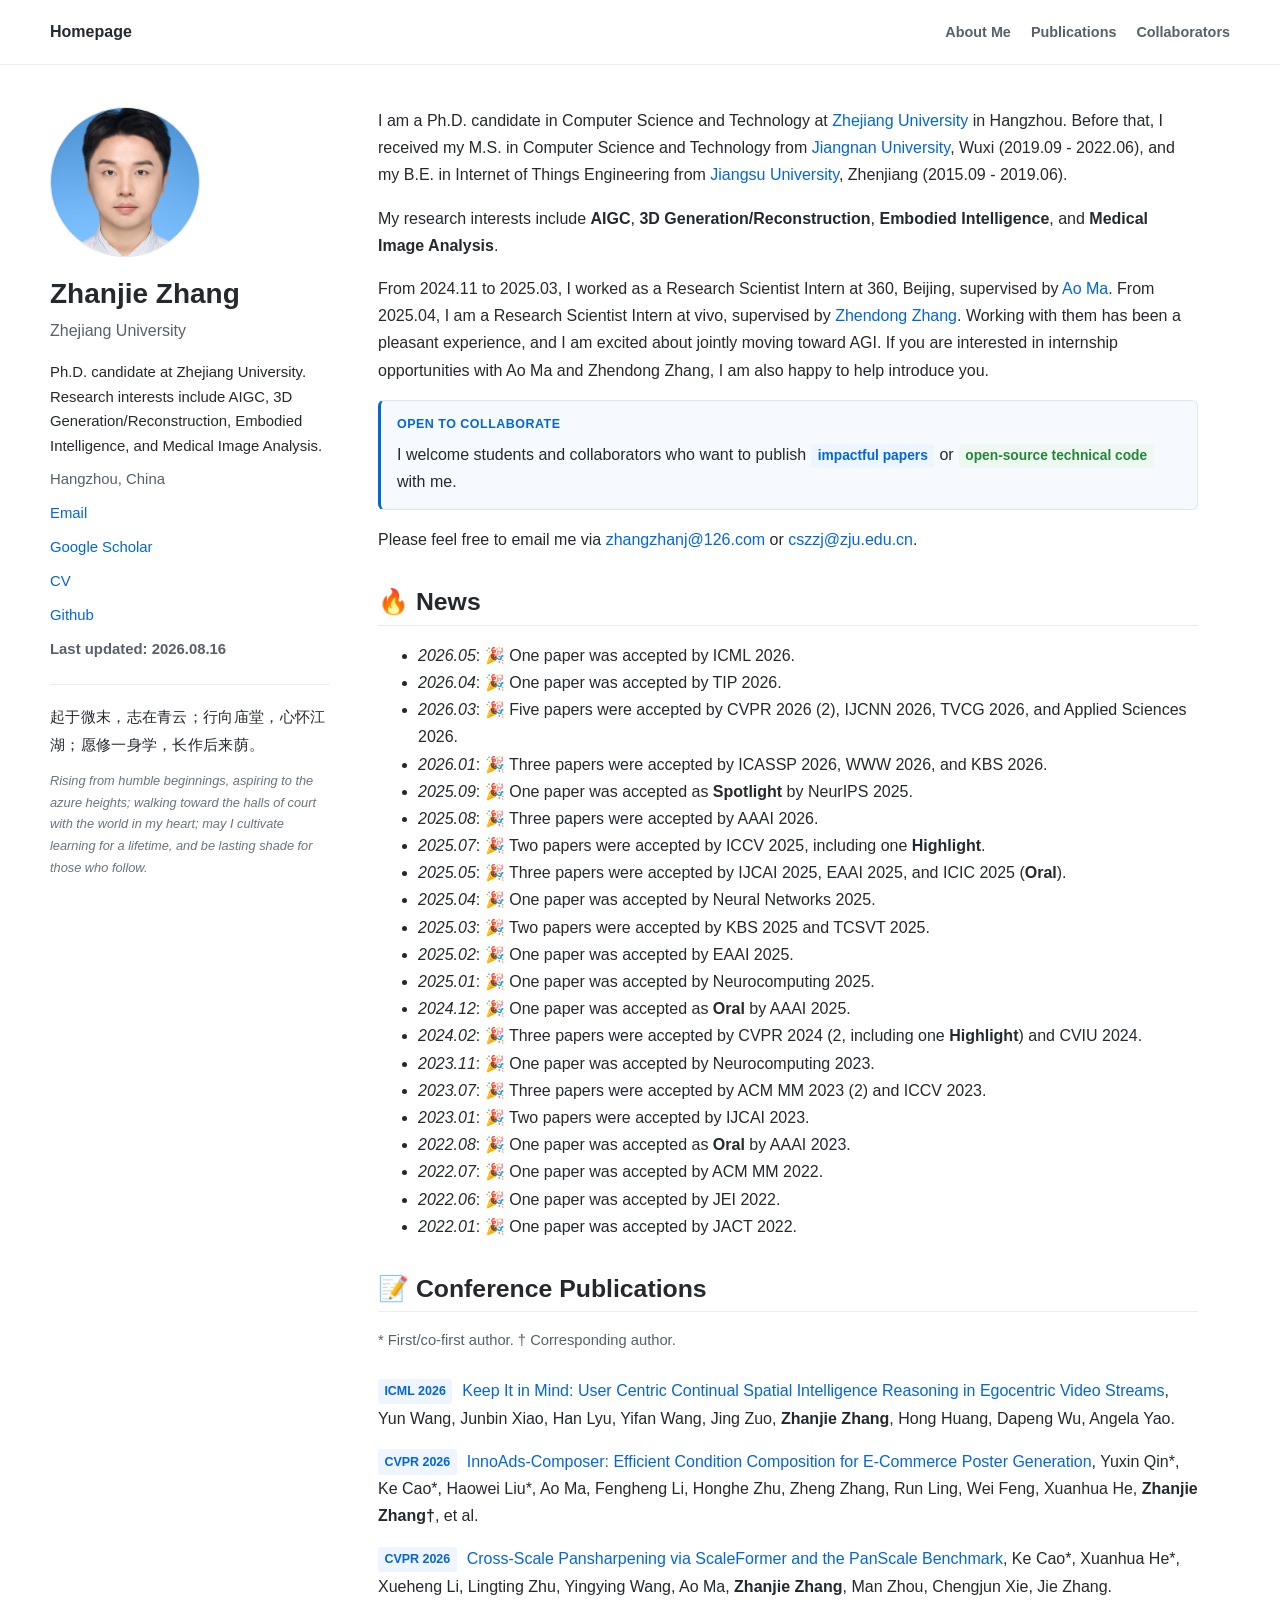
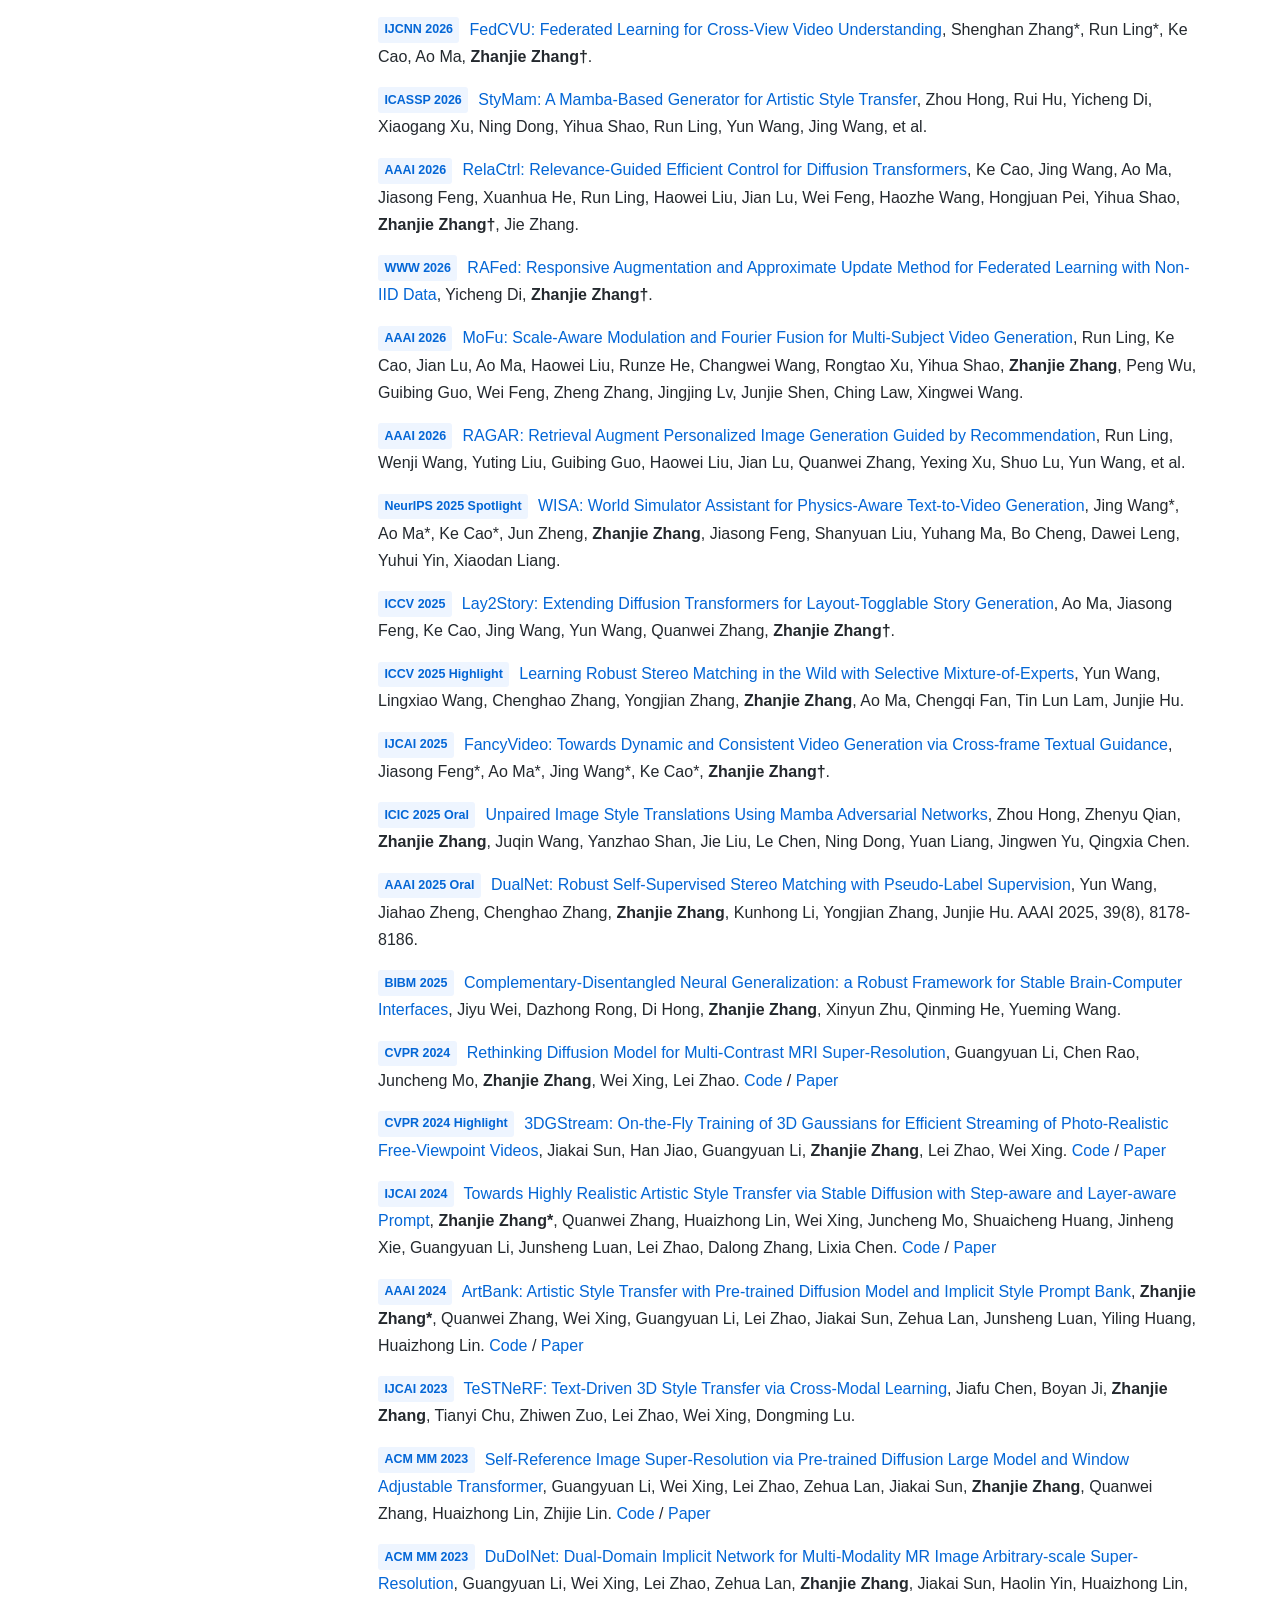
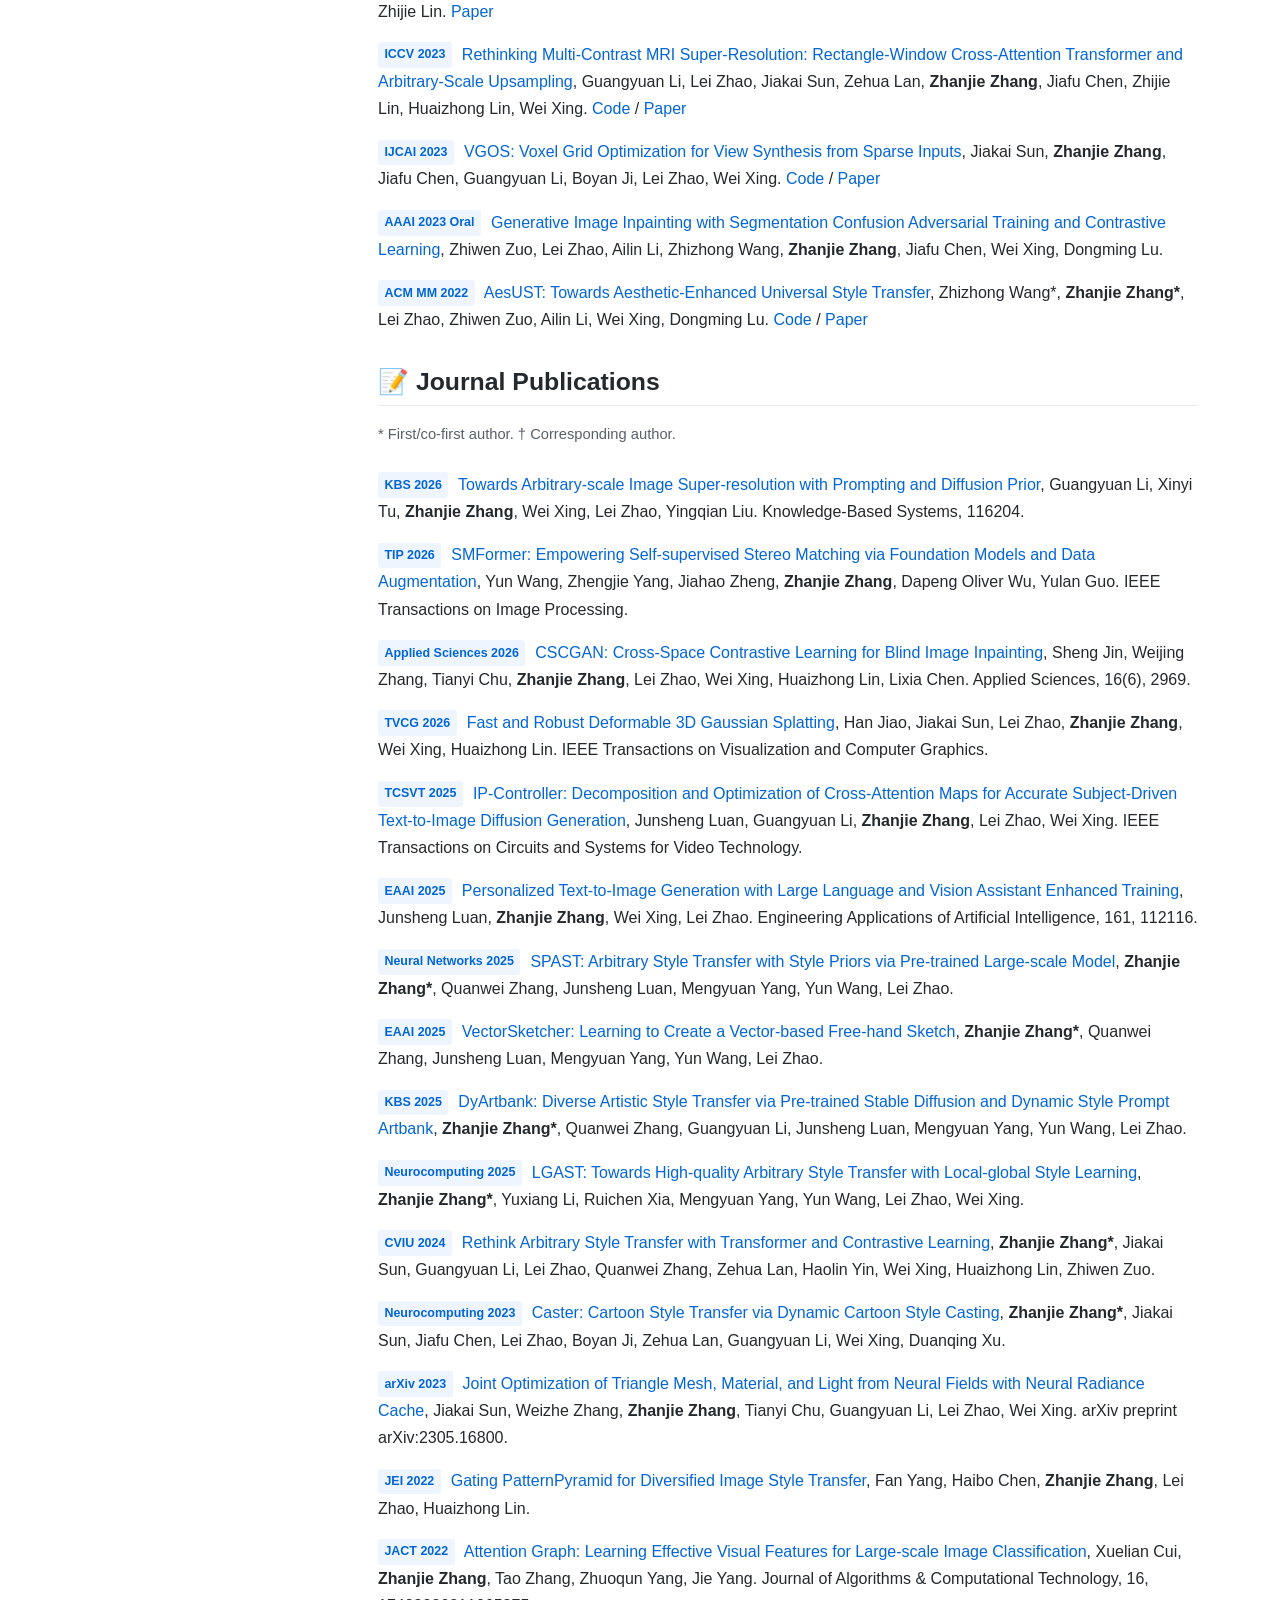
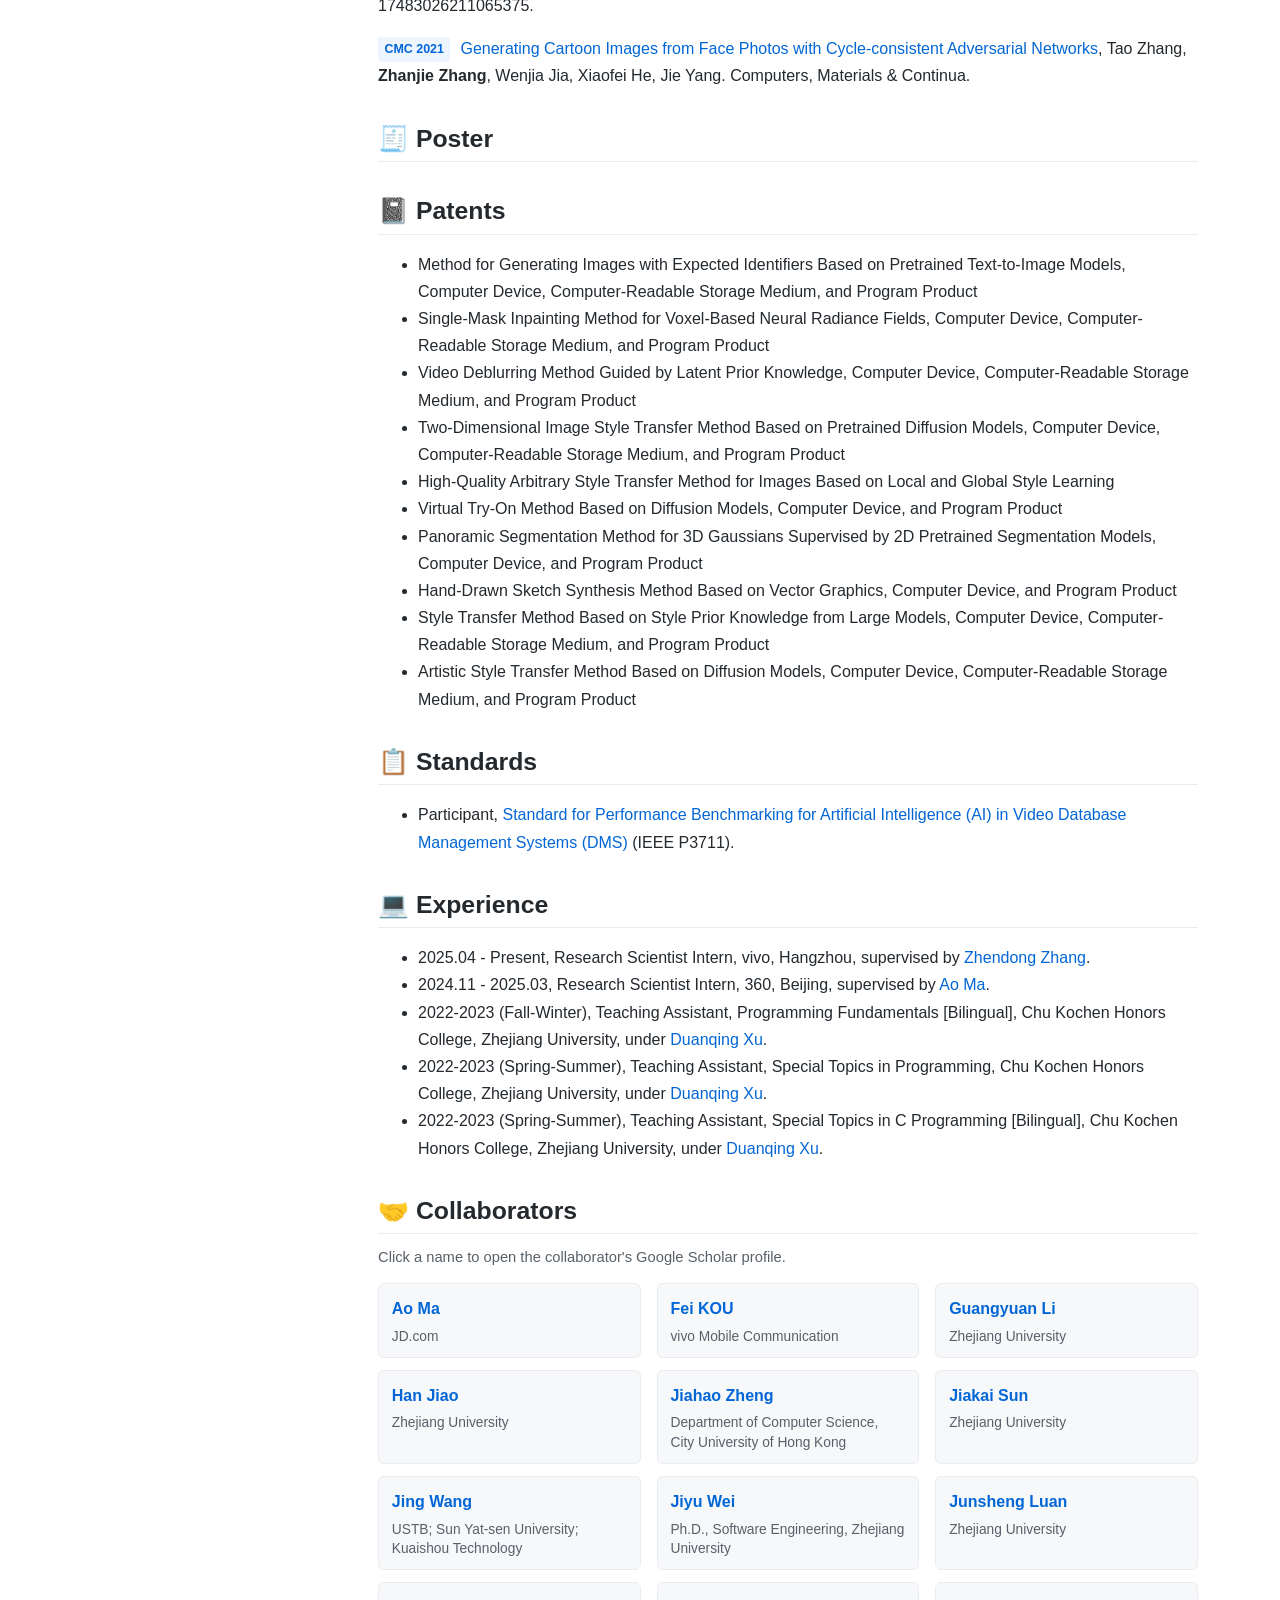
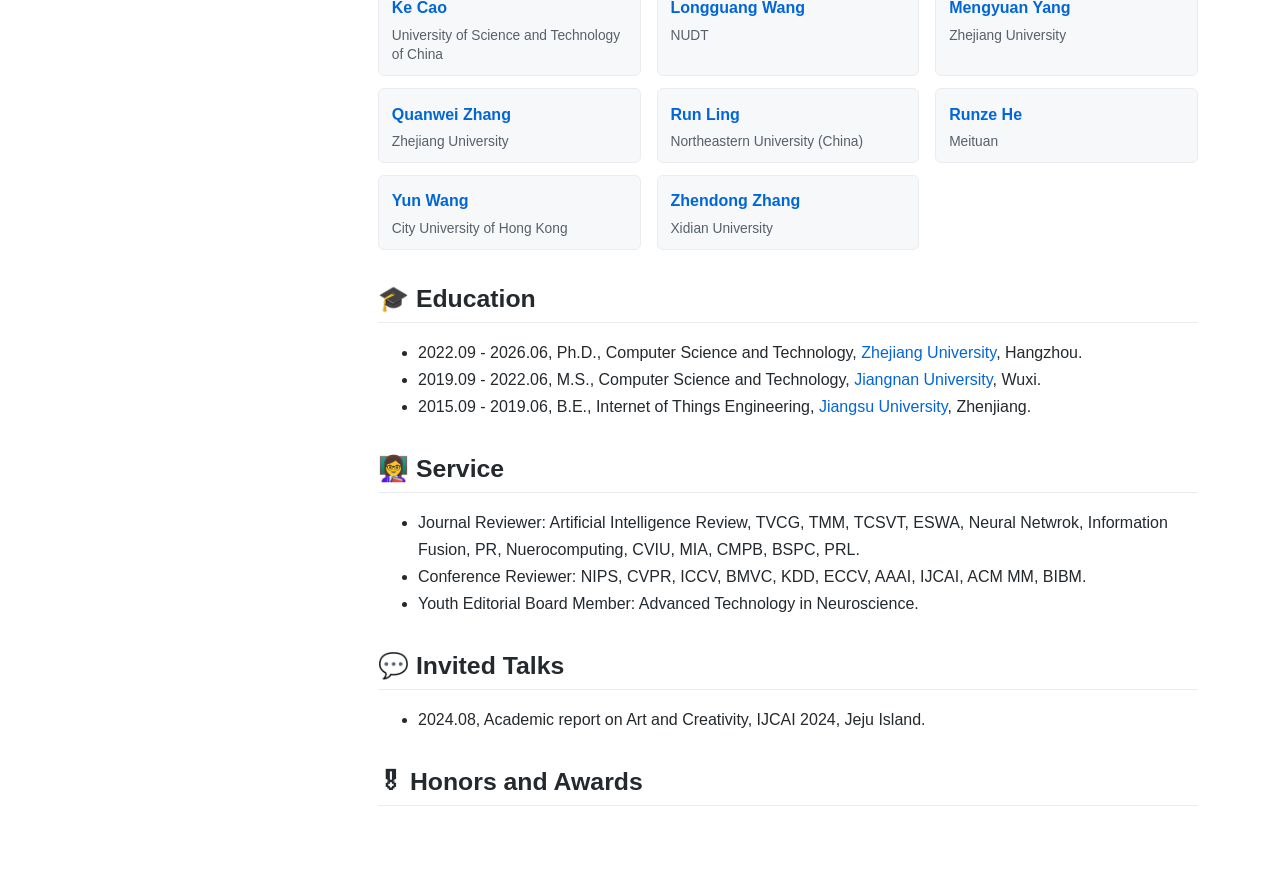
==== commit 5d9c3184: "Make the last updated date bold and easier to see Darken the sidebar timestamp and bold the date so " ====
--- a/index.html
+++ b/index.html
@@ -9,7 +9,7 @@
       content="Zhanjie Zhang's academic homepage. Research interests include text-to-image, image-to-image, image restoration, and neural rendering."
     >
     <title>Zhanjie Zhang - Homepage</title>
-    <link rel="stylesheet" href="stylesheet.css?v=20260817">
+    <link rel="stylesheet" href="stylesheet.css?v=20260817b">
     <link rel="icon" href="data:image/svg+xml,<svg xmlns=%22http://www.w3.org/2000/svg%22 viewBox=%220 0 100 100%22><text y=%22.9em%22 font-size=%2290%22>🌐</text></svg>">
   </head>
   <body>
@@ -49,7 +49,7 @@
               <li><a href="https://github.com/Jamie-Cheung">Github</a></li>
               <li class="author__updated">
                 Last updated:
-                <time datetime="2026-08-16">2026.08.16</time>
+                <time datetime="2026-08-16"><strong>2026.08.16</strong></time>
               </li>
             </ul>
           </div>
--- a/stylesheet.css
+++ b/stylesheet.css
@@ -144,8 +144,9 @@
 }
 
 .author__updated {
-  color: #6a737d;
-  font-size: 0.86rem;
+  color: #24292e;
+  font-size: 0.93rem;
+  font-weight: 700;
 }
 
 .author__updated time {
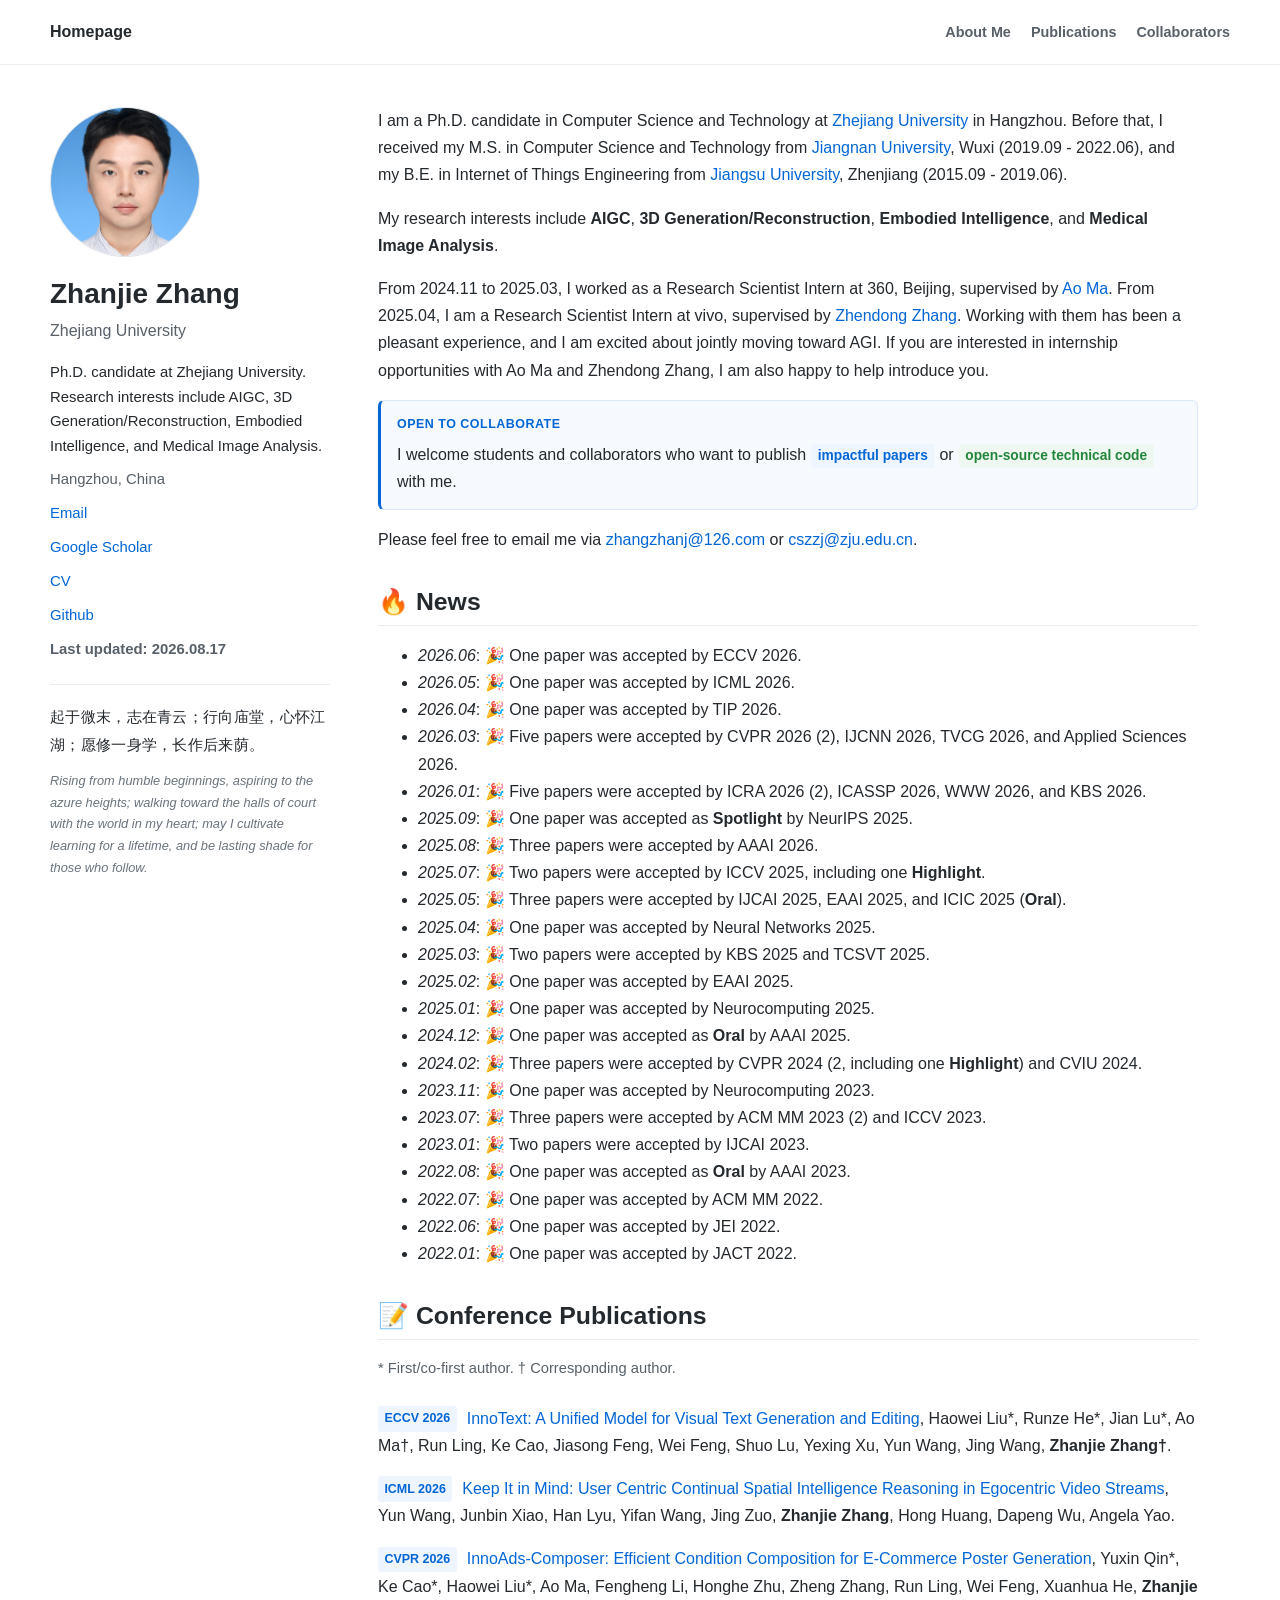
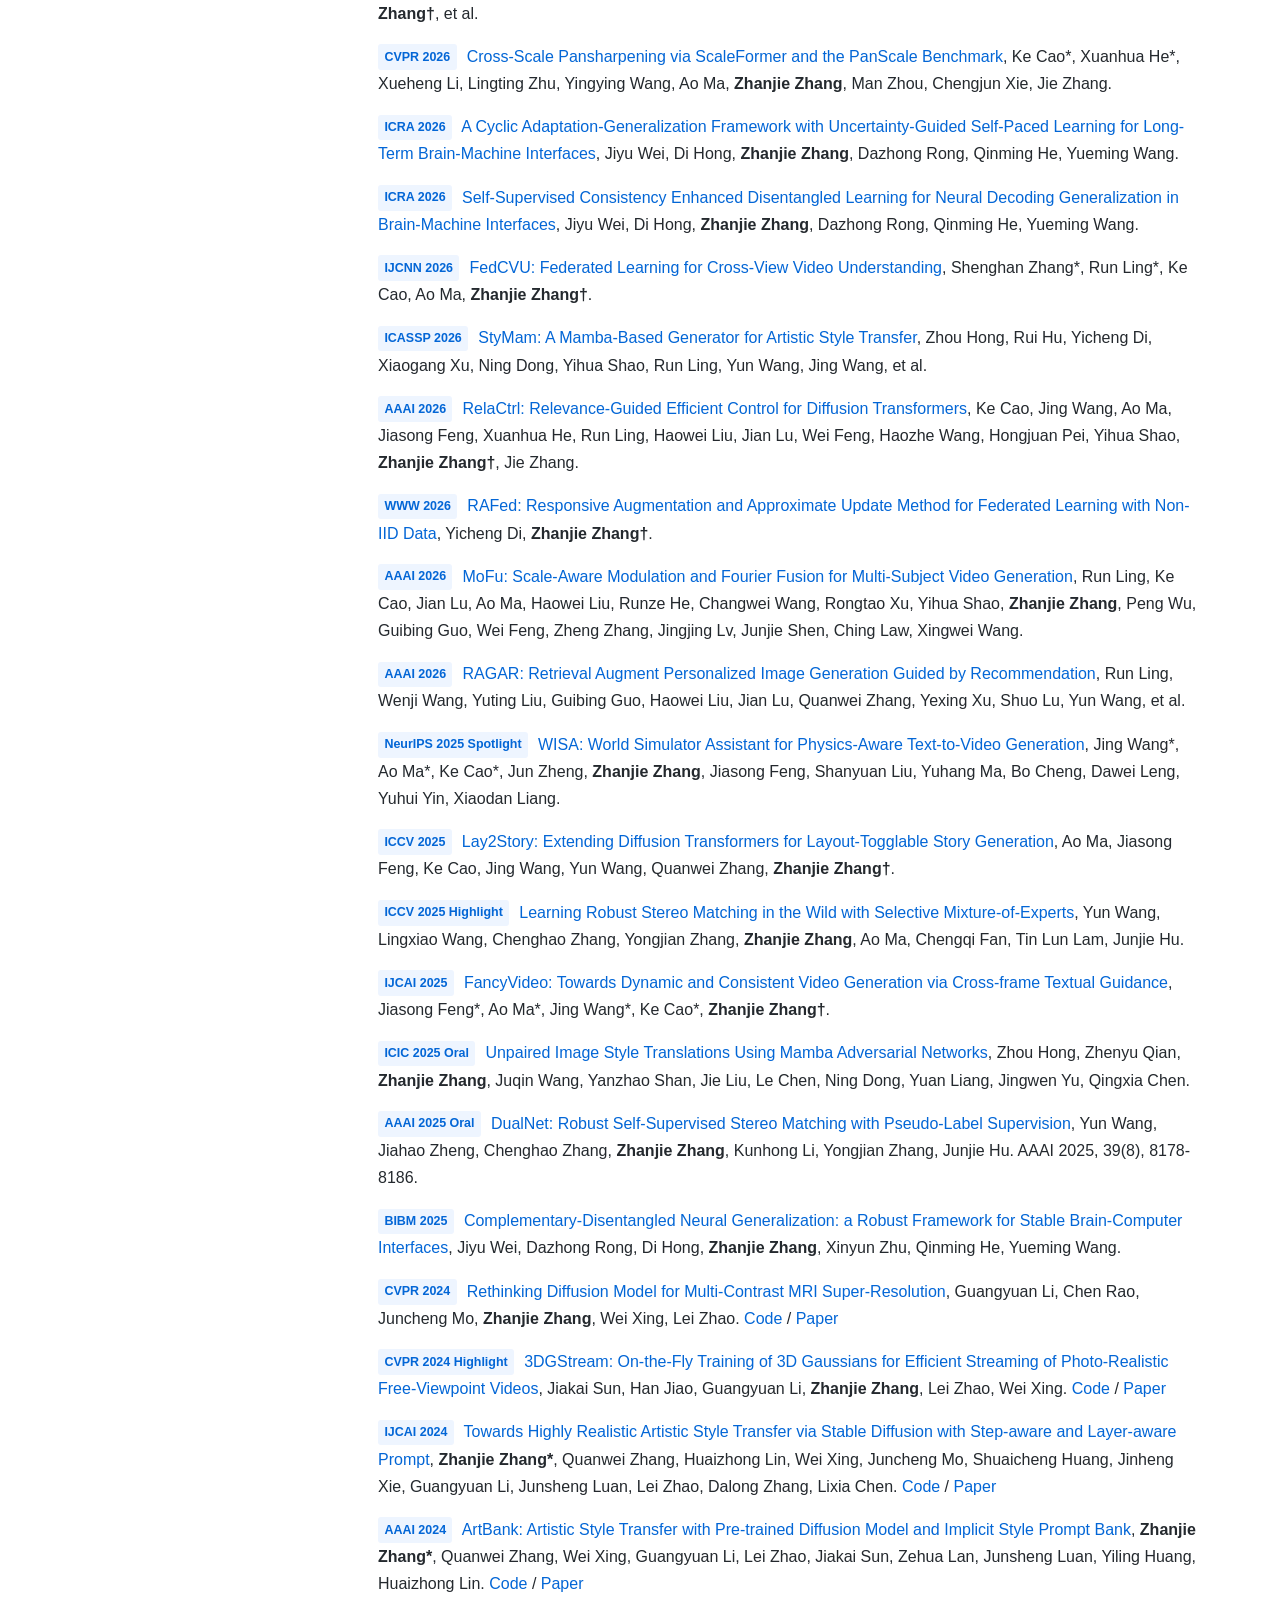
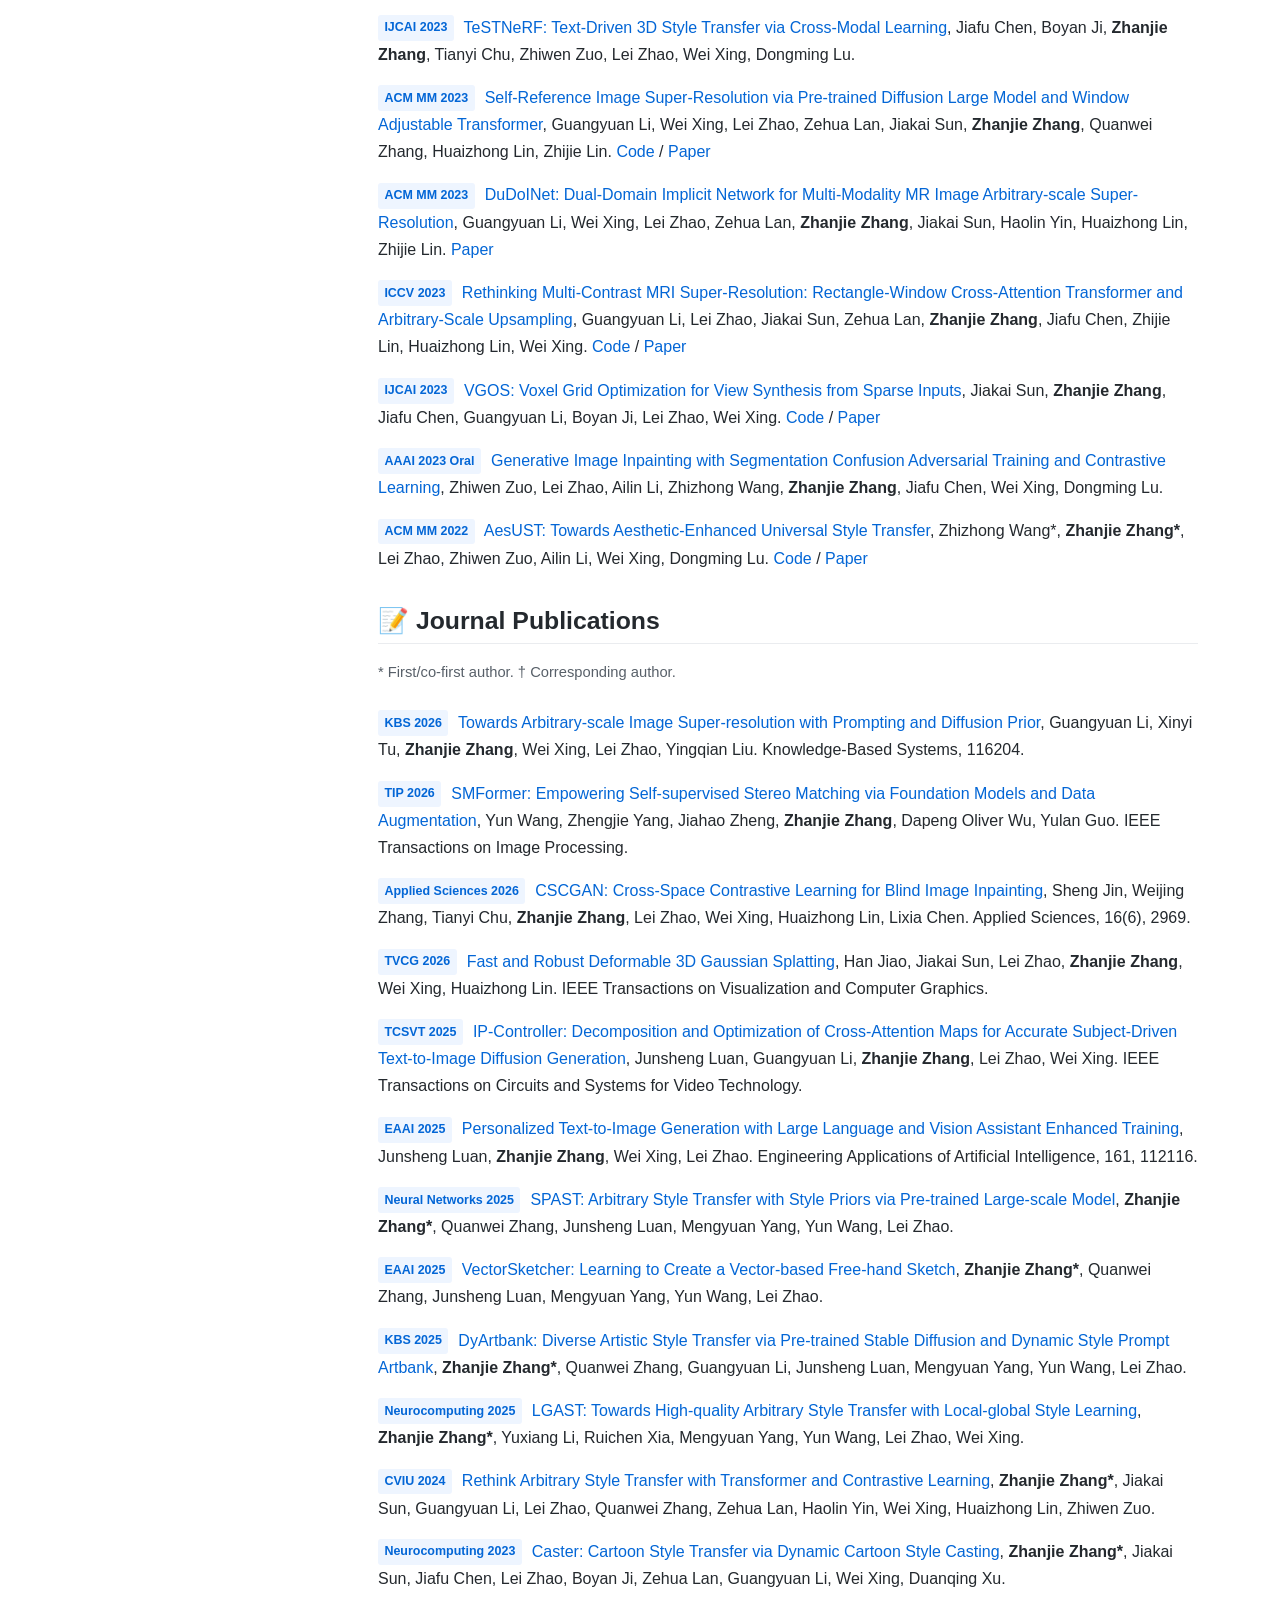
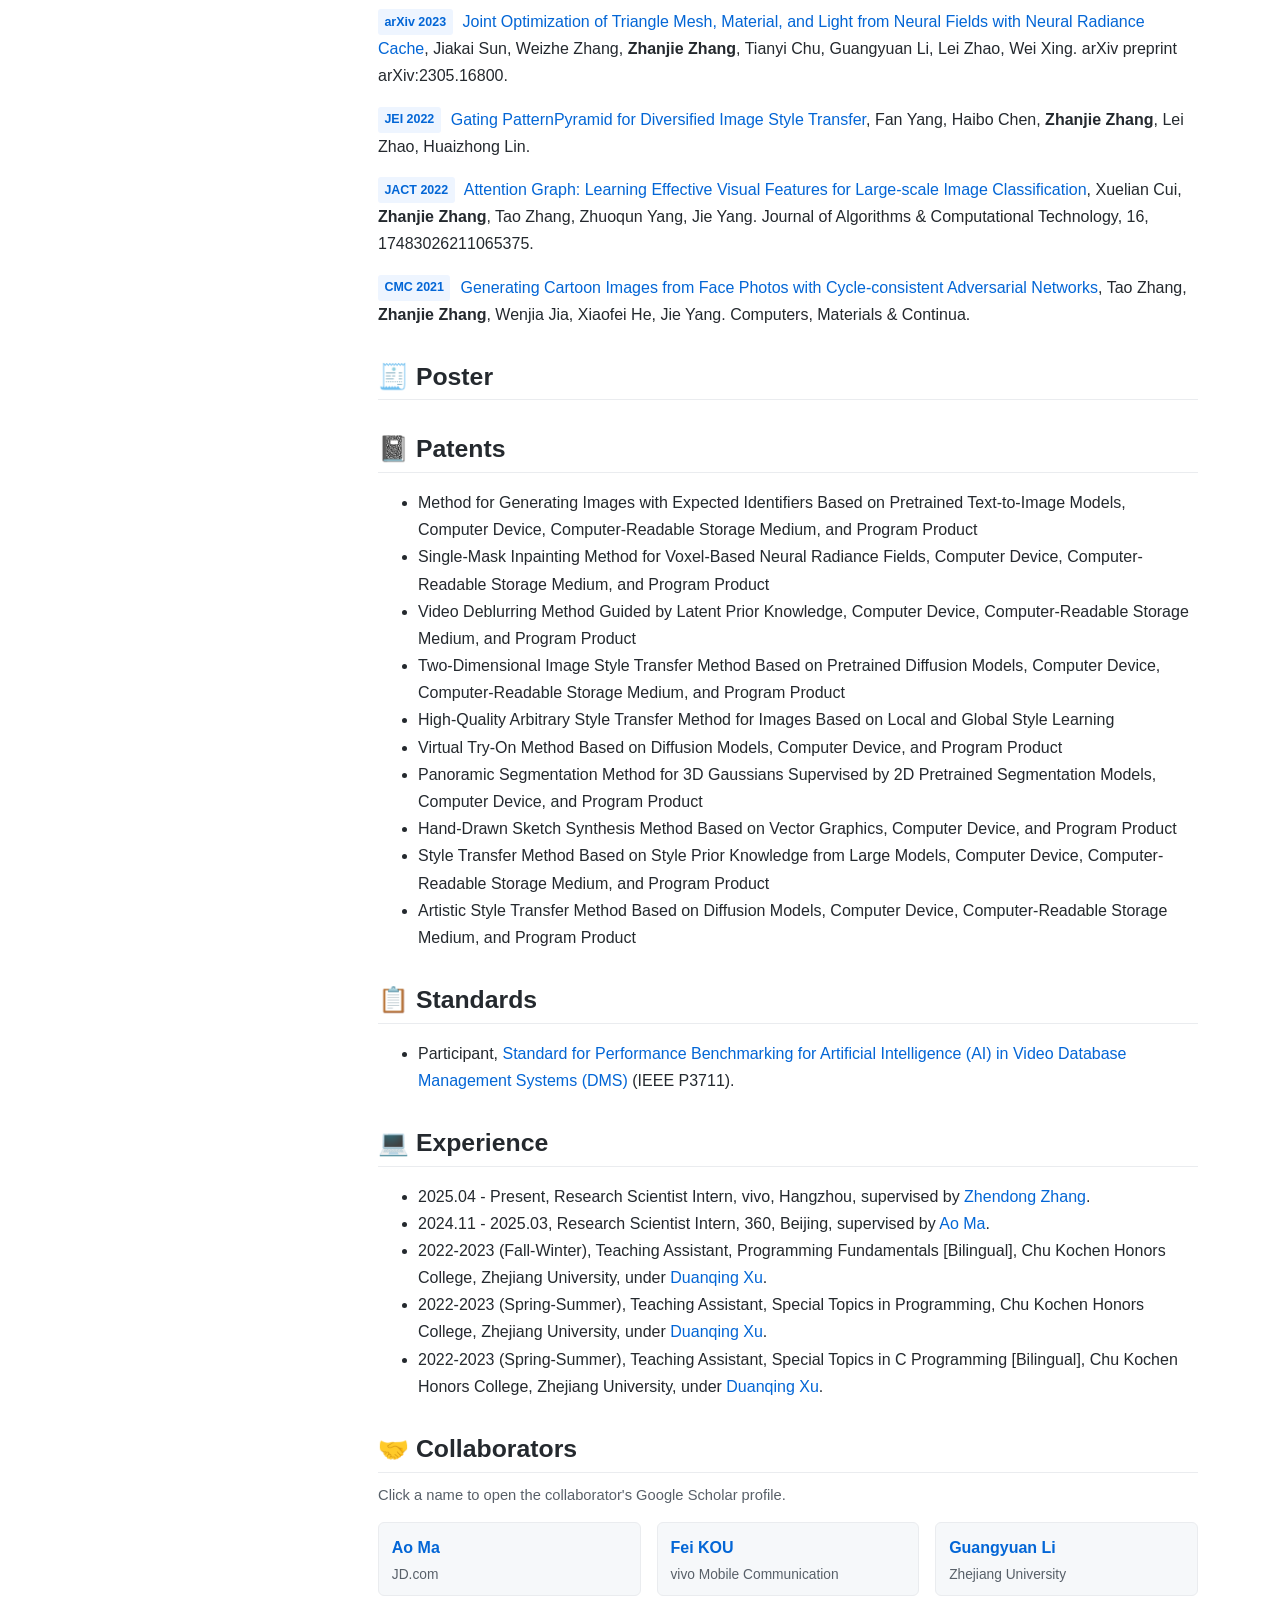
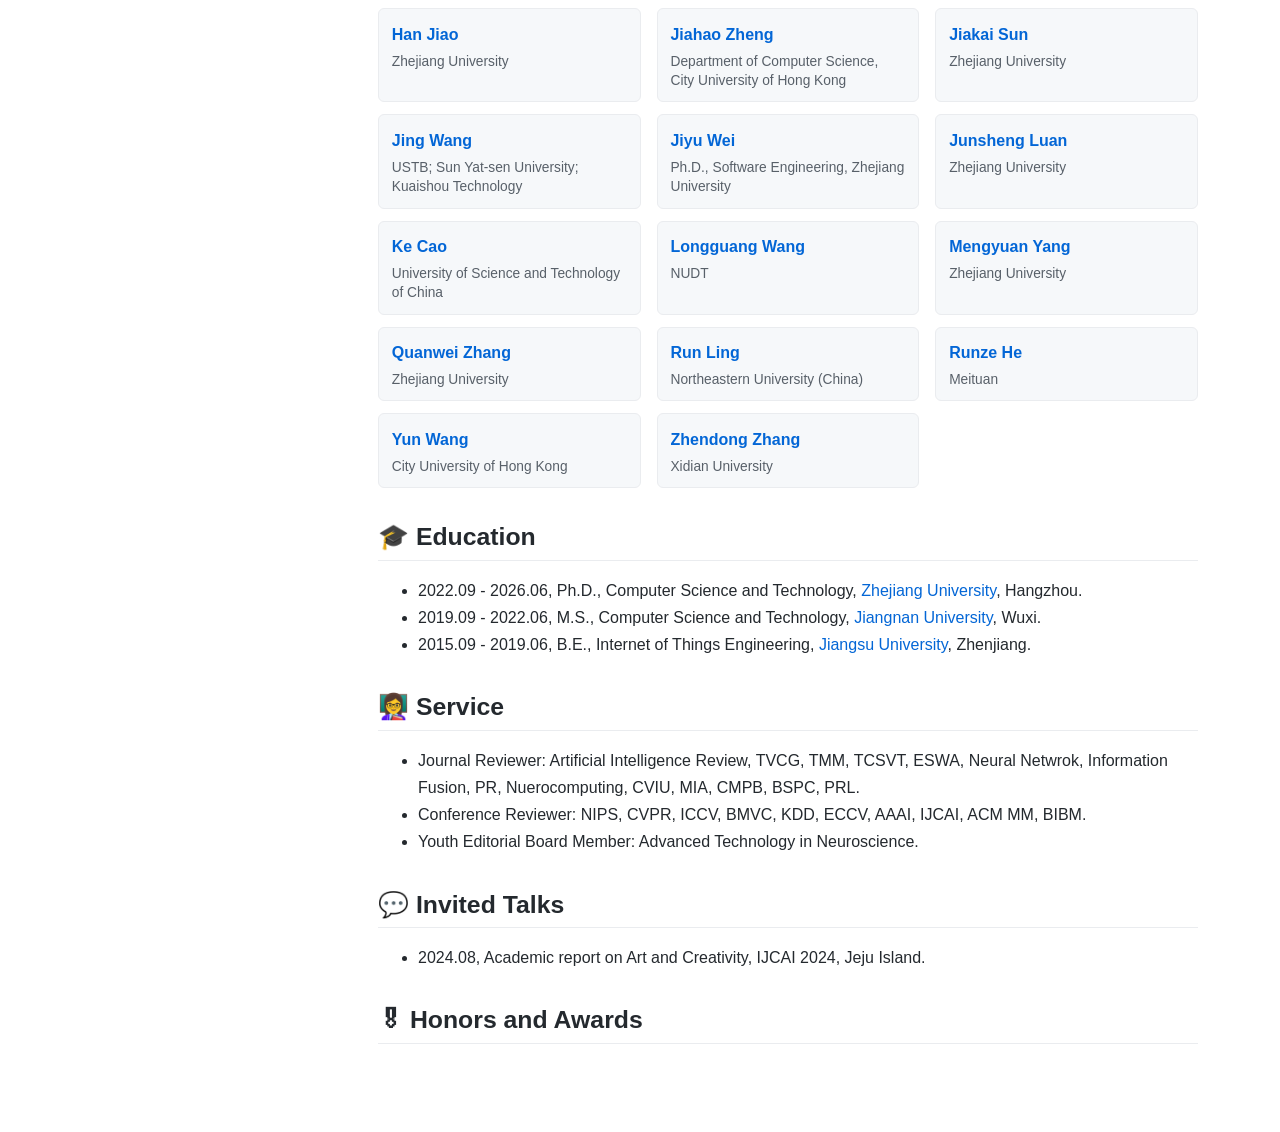
==== commit d7d938e7: "Add ICRA 2026 and ECCV 2026 papers with official notification dates Record two ICRA 2026 BMI papers " ====
--- a/index.html
+++ b/index.html
@@ -49,7 +49,7 @@
               <li><a href="https://github.com/Jamie-Cheung">Github</a></li>
               <li class="author__updated">
                 Last updated:
-                <time datetime="2026-08-16"><strong>2026.08.16</strong></time>
+                <time datetime="2026-08-17"><strong>2026.08.17</strong></time>
               </li>
             </ul>
           </div>
@@ -112,10 +112,11 @@
 
             <h1 id="news">🔥 News</h1>
             <ul>
+              <li><em>2026.06</em>: 🎉 One paper was accepted by ECCV 2026.</li>
               <li><em>2026.05</em>: 🎉 One paper was accepted by ICML 2026.</li>
               <li><em>2026.04</em>: 🎉 One paper was accepted by TIP 2026.</li>
               <li><em>2026.03</em>: 🎉 Five papers were accepted by CVPR 2026 (2), IJCNN 2026, TVCG 2026, and Applied Sciences 2026.</li>
-              <li><em>2026.01</em>: 🎉 Three papers were accepted by ICASSP 2026, WWW 2026, and KBS 2026.</li>
+              <li><em>2026.01</em>: 🎉 Five papers were accepted by ICRA 2026 (2), ICASSP 2026, WWW 2026, and KBS 2026.</li>
               <li><em>2025.09</em>: 🎉 One paper was accepted as <strong>Spotlight</strong> by NeurIPS 2025.</li>
               <li><em>2025.08</em>: 🎉 Three papers were accepted by AAAI 2026.</li>
               <li><em>2025.07</em>: 🎉 Two papers were accepted by ICCV 2025, including one <strong>Highlight</strong>.</li>
@@ -140,6 +141,12 @@
 
             <div class="paper-list">
               <p>
+                <span class="venue">ECCV 2026</span>
+                <a href="https://arxiv.org/abs/2607.22101">InnoText: A Unified Model for Visual Text Generation and Editing</a>,
+                Haowei Liu*, Runze He*, Jian Lu*, Ao Ma†, Run Ling, Ke Cao, Jiasong Feng, Wei Feng,
+                Shuo Lu, Yexing Xu, Yun Wang, Jing Wang, <strong>Zhanjie Zhang†</strong>.
+              </p>
+              <p>
                 <span class="venue">ICML 2026</span>
                 <a href="https://arxiv.org/abs/2606.15200">Keep It in Mind: User Centric Continual Spatial Intelligence Reasoning in Egocentric Video Streams</a>,
                 Yun Wang, Junbin Xiao, Han Lyu, Yifan Wang, Jing Zuo, <strong>Zhanjie Zhang</strong>, Hong Huang,
@@ -156,6 +163,16 @@
                 <a href="https://arxiv.org/abs/2603.00543">Cross-Scale Pansharpening via ScaleFormer and the PanScale Benchmark</a>,
                 Ke Cao*, Xuanhua He*, Xueheng Li, Lingting Zhu, Yingying Wang, Ao Ma, <strong>Zhanjie Zhang</strong>,
                 Man Zhou, Chengjun Xie, Jie Zhang.
+              </p>
+              <p>
+                <span class="venue">ICRA 2026</span>
+                <a href="https://arxiv.org/abs/2607.24031">A Cyclic Adaptation-Generalization Framework with Uncertainty-Guided Self-Paced Learning for Long-Term Brain-Machine Interfaces</a>,
+                Jiyu Wei, Di Hong, <strong>Zhanjie Zhang</strong>, Dazhong Rong, Qinming He, Yueming Wang.
+              </p>
+              <p>
+                <span class="venue">ICRA 2026</span>
+                <a href="https://arxiv.org/abs/2607.24023">Self-Supervised Consistency Enhanced Disentangled Learning for Neural Decoding Generalization in Brain-Machine Interfaces</a>,
+                Jiyu Wei, Di Hong, <strong>Zhanjie Zhang</strong>, Dazhong Rong, Qinming He, Yueming Wang.
               </p>
               <p>
                 <span class="venue">IJCNN 2026</span>
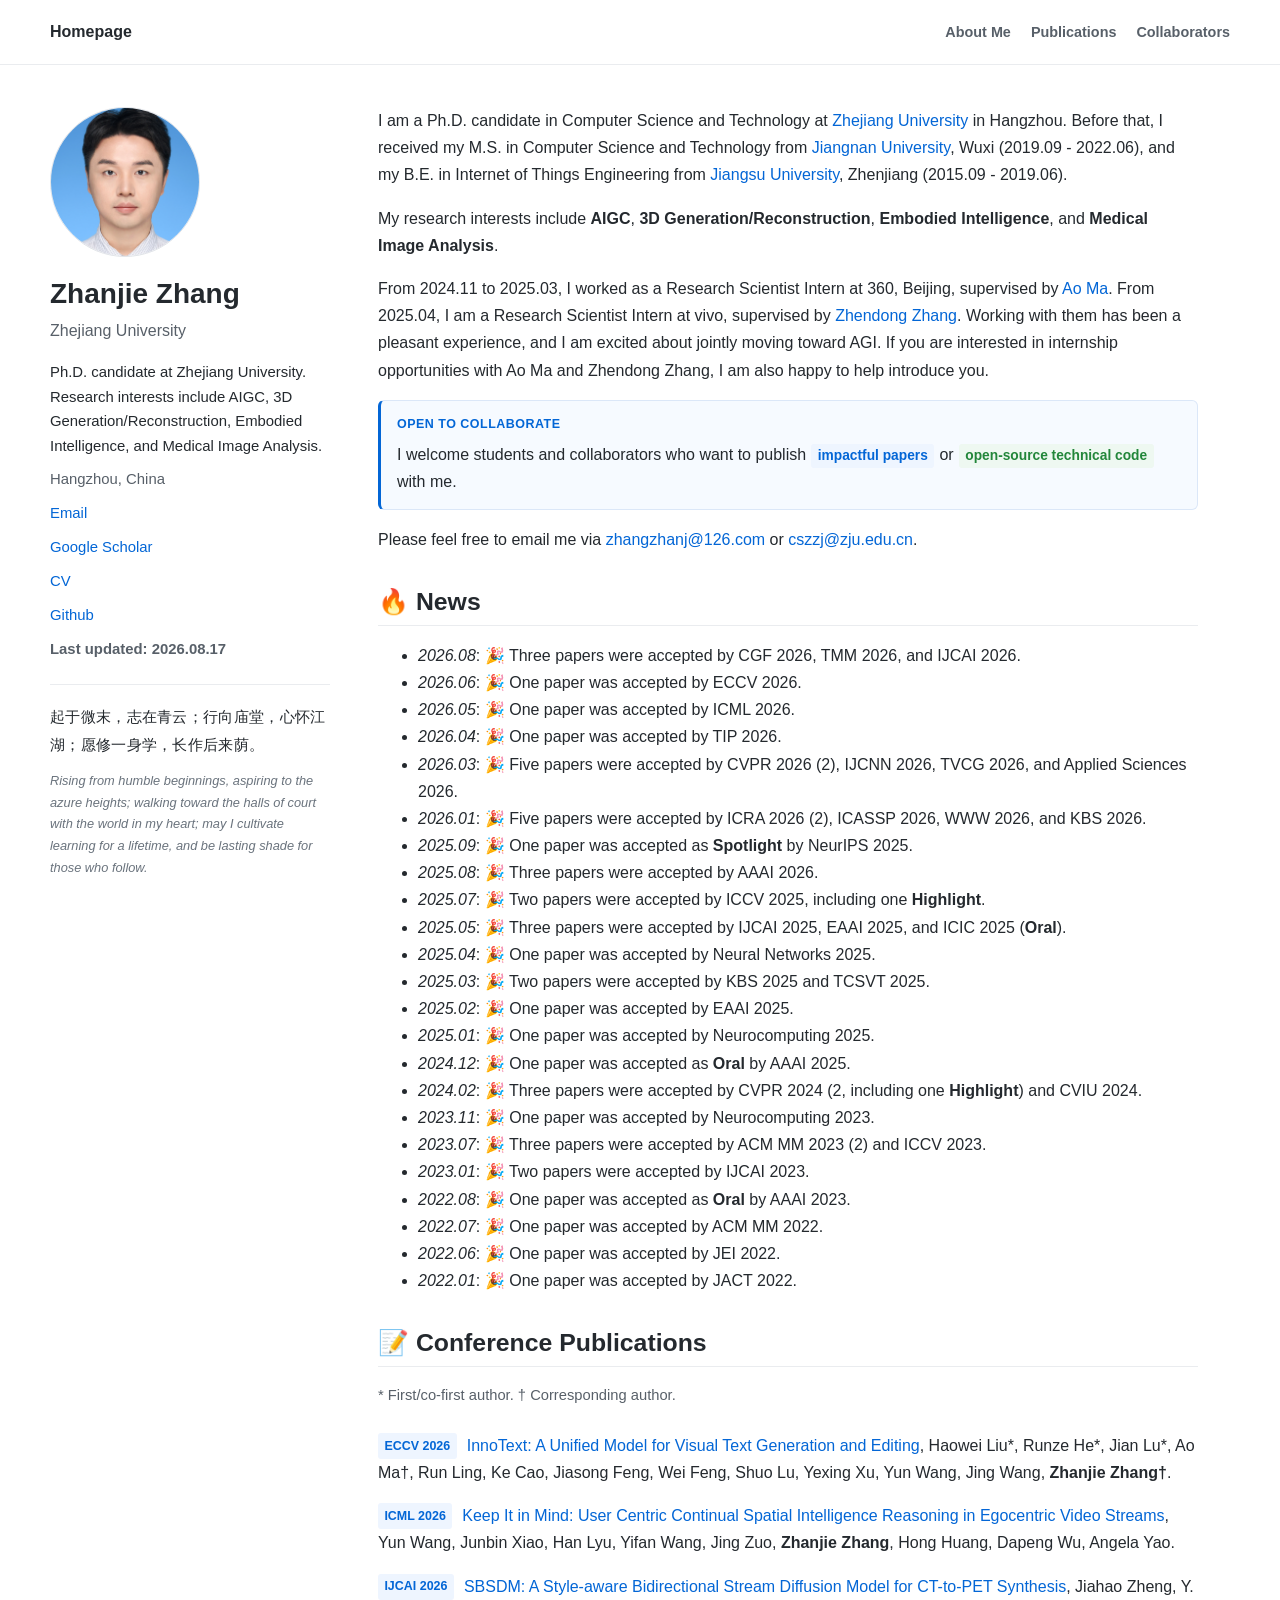
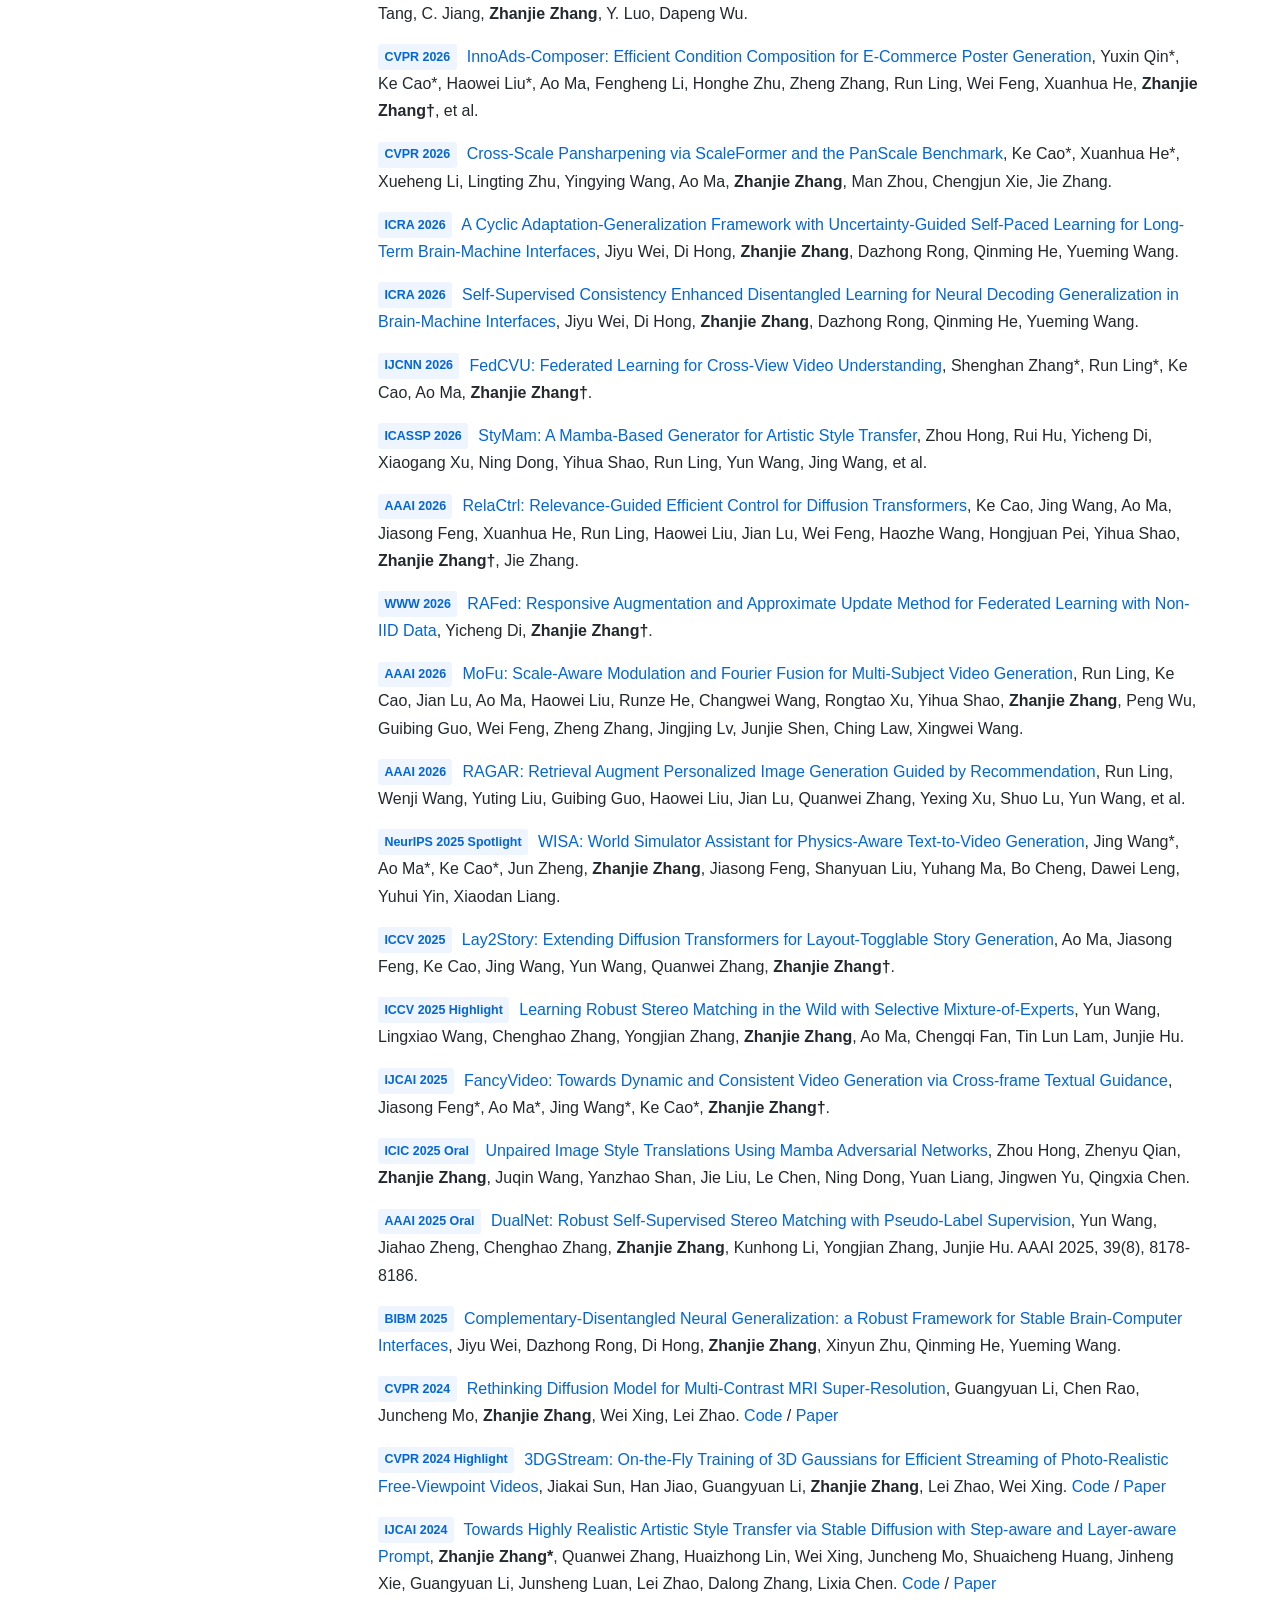
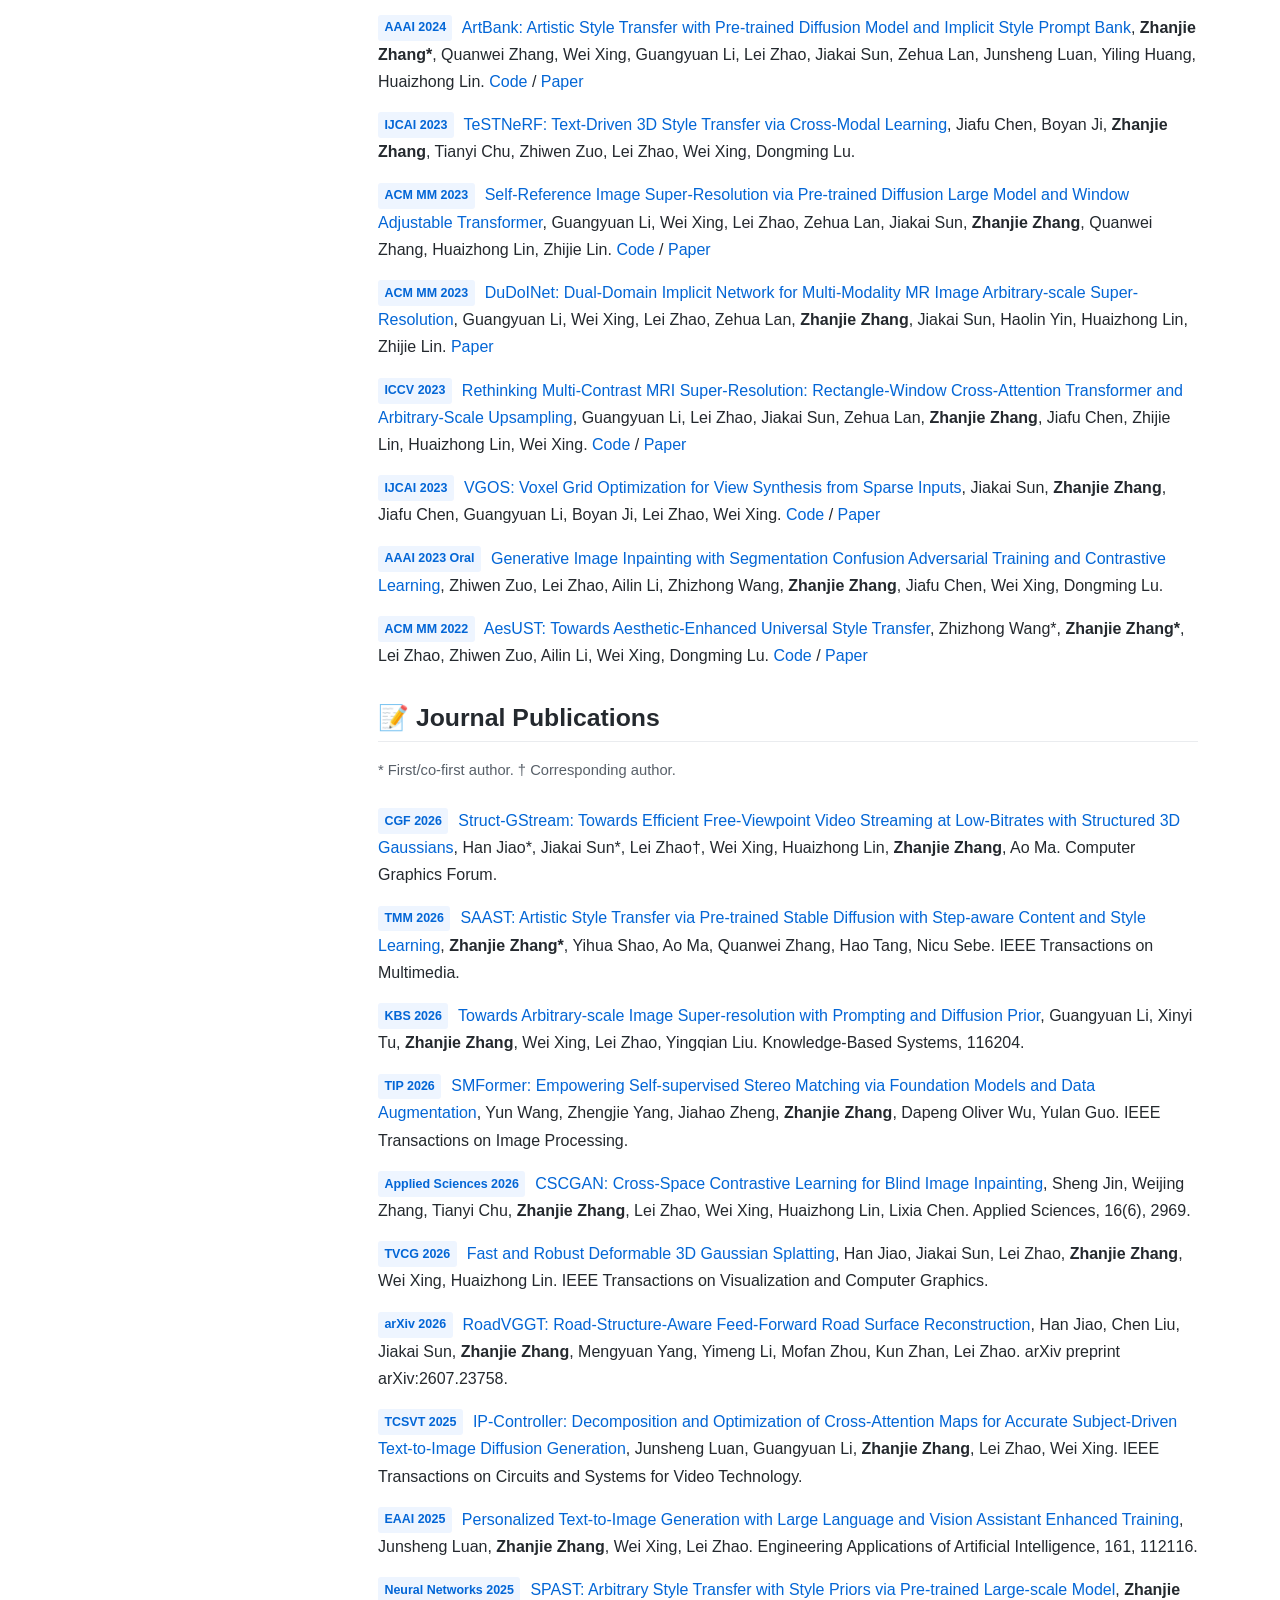
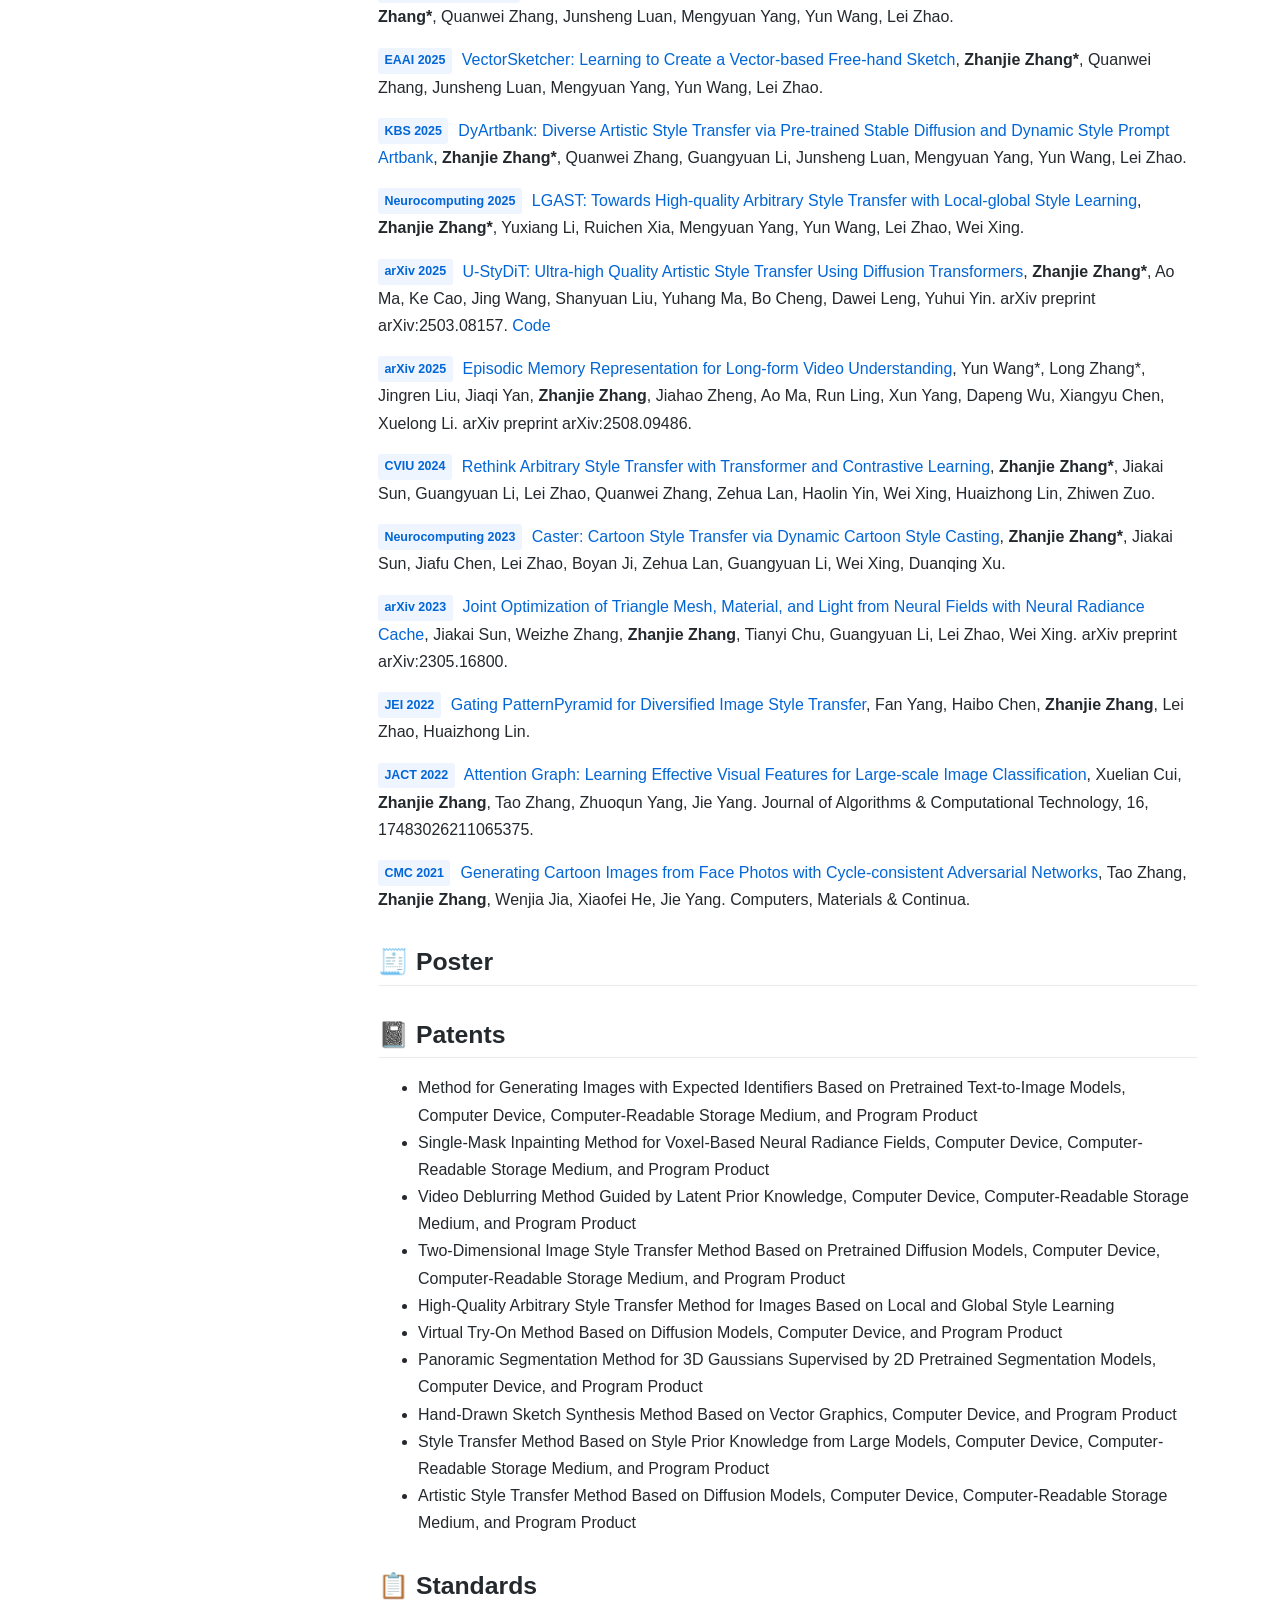
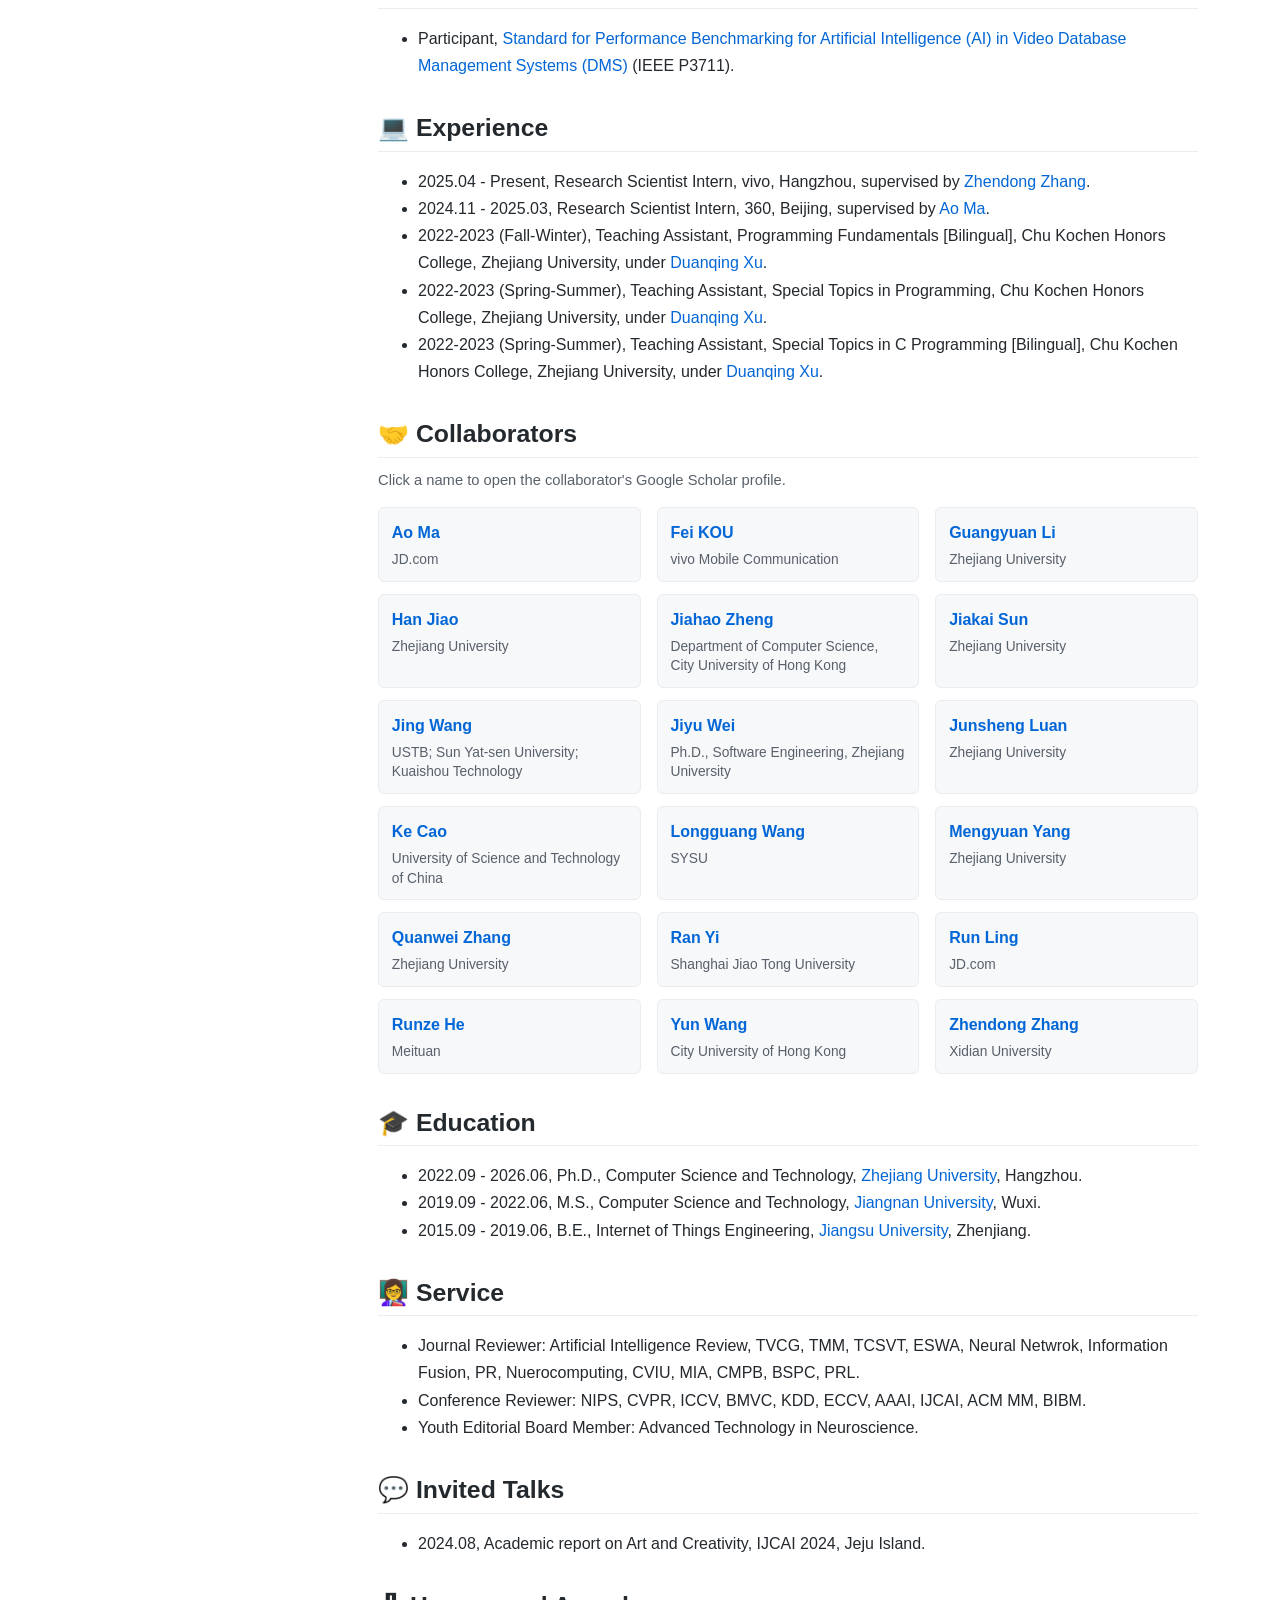
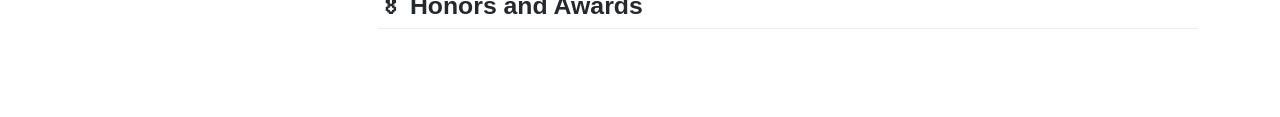
==== commit fcf10bf6: "Add missing Google Scholar papers to the homepage Include CGF, TMM, and IJCAI 2026 papers plus recen" ====
--- a/index.html
+++ b/index.html
@@ -49,7 +49,7 @@
               <li><a href="https://github.com/Jamie-Cheung">Github</a></li>
               <li class="author__updated">
                 Last updated:
-                <time datetime="2026-08-17"><strong>2026.08.17</strong></time>
+                <time datetime="2026-08-17" data-last-updated><strong>2026.08.17</strong></time>
               </li>
             </ul>
           </div>
@@ -112,6 +112,7 @@
 
             <h1 id="news">🔥 News</h1>
             <ul>
+              <li><em>2026.08</em>: 🎉 Three papers were accepted by CGF 2026, TMM 2026, and IJCAI 2026.</li>
               <li><em>2026.06</em>: 🎉 One paper was accepted by ECCV 2026.</li>
               <li><em>2026.05</em>: 🎉 One paper was accepted by ICML 2026.</li>
               <li><em>2026.04</em>: 🎉 One paper was accepted by TIP 2026.</li>
@@ -153,6 +154,11 @@
                 Dapeng Wu, Angela Yao.
               </p>
               <p>
+                <span class="venue">IJCAI 2026</span>
+                <a href="">SBSDM: A Style-aware Bidirectional Stream Diffusion Model for CT-to-PET Synthesis</a>,
+                Jiahao Zheng, Y. Tang, C. Jiang, <strong>Zhanjie Zhang</strong>, Y. Luo, Dapeng Wu.
+              </p>
+              <p>
                 <span class="venue">CVPR 2026</span>
                 <a href="https://arxiv.org/abs/2603.05898">InnoAds-Composer: Efficient Condition Composition for E-Commerce Poster Generation</a>,
                 Yuxin Qin*, Ke Cao*, Haowei Liu*, Ao Ma, Fengheng Li, Honghe Zhu, Zheng Zhang, Run Ling, Wei Feng,
@@ -342,6 +348,18 @@
 
             <div class="paper-list">
               <p>
+                <span class="venue">CGF 2026</span>
+                <a href="https://arxiv.org/abs/2608.01053">Struct-GStream: Towards Efficient Free-Viewpoint Video Streaming at Low-Bitrates with Structured 3D Gaussians</a>,
+                Han Jiao*, Jiakai Sun*, Lei Zhao†, Wei Xing, Huaizhong Lin, <strong>Zhanjie Zhang</strong>, Ao Ma.
+                Computer Graphics Forum.
+              </p>
+              <p>
+                <span class="venue">TMM 2026</span>
+                <a href="https://doi.org/10.1109/tmm.2026.3717486">SAAST: Artistic Style Transfer via Pre-trained Stable Diffusion with Step-aware Content and Style Learning</a>,
+                <strong>Zhanjie Zhang*</strong>, Yihua Shao, Ao Ma, Quanwei Zhang, Hao Tang, Nicu Sebe.
+                IEEE Transactions on Multimedia.
+              </p>
+              <p>
                 <span class="venue">KBS 2026</span>
                 <a href="">Towards Arbitrary-scale Image Super-resolution with Prompting and Diffusion Prior</a>,
                 Guangyuan Li, Xinyi Tu, <strong>Zhanjie Zhang</strong>, Wei Xing, Lei Zhao, Yingqian Liu.
@@ -366,6 +384,12 @@
                 IEEE Transactions on Visualization and Computer Graphics.
               </p>
               <p>
+                <span class="venue">arXiv 2026</span>
+                <a href="https://arxiv.org/abs/2607.23758">RoadVGGT: Road-Structure-Aware Feed-Forward Road Surface Reconstruction</a>,
+                Han Jiao, Chen Liu, Jiakai Sun, <strong>Zhanjie Zhang</strong>, Mengyuan Yang, Yimeng Li, Mofan Zhou,
+                Kun Zhan, Lei Zhao. arXiv preprint arXiv:2607.23758.
+              </p>
+              <p>
                 <span class="venue">TCSVT 2025</span>
                 <a href="">IP-Controller: Decomposition and Optimization of Cross-Attention Maps for Accurate Subject-Driven Text-to-Image Diffusion Generation</a>,
                 Junsheng Luan, Guangyuan Li, <strong>Zhanjie Zhang</strong>, Lei Zhao, Wei Xing.
@@ -397,6 +421,19 @@
                 <span class="venue">Neurocomputing 2025</span>
                 <a href="https://doi.org/10.1016/j.neucom.2025.129434">LGAST: Towards High-quality Arbitrary Style Transfer with Local-global Style Learning</a>,
                 <strong>Zhanjie Zhang*</strong>, Yuxiang Li, Ruichen Xia, Mengyuan Yang, Yun Wang, Lei Zhao, Wei Xing.
+              </p>
+              <p>
+                <span class="venue">arXiv 2025</span>
+                <a href="https://arxiv.org/abs/2503.08157">U-StyDiT: Ultra-high Quality Artistic Style Transfer Using Diffusion Transformers</a>,
+                <strong>Zhanjie Zhang*</strong>, Ao Ma, Ke Cao, Jing Wang, Shanyuan Liu, Yuhang Ma, Bo Cheng, Dawei Leng,
+                Yuhui Yin. arXiv preprint arXiv:2503.08157.
+                <a href="https://github.com/Jamie-Cheung/StyDiT">Code</a>
+              </p>
+              <p>
+                <span class="venue">arXiv 2025</span>
+                <a href="https://arxiv.org/abs/2508.09486">Episodic Memory Representation for Long-form Video Understanding</a>,
+                Yun Wang*, Long Zhang*, Jingren Liu, Jiaqi Yan, <strong>Zhanjie Zhang</strong>, Jiahao Zheng, Ao Ma,
+                Run Ling, Xun Yang, Dapeng Wu, Xiangyu Chen, Xuelong Li. arXiv preprint arXiv:2508.09486.
               </p>
               <p>
                 <span class="venue">CVIU 2024</span>
@@ -521,7 +558,7 @@
               </li>
               <li class="collaborator-card">
                 <a href="https://scholar.google.com.hk/citations?user=gbBAujsAAAAJ&amp;hl=zh-CN">Longguang Wang</a>
-                <span class="collaborator-card__affiliation">NUDT</span>
+                <span class="collaborator-card__affiliation">SYSU</span>
               </li>
               <li class="collaborator-card">
                 <a href="https://scholar.google.com.hk/citations?user=SpNEjnwAAAAJ&amp;hl=zh-CN">Mengyuan Yang</a>
@@ -532,8 +569,12 @@
                 <span class="collaborator-card__affiliation">Zhejiang University</span>
               </li>
               <li class="collaborator-card">
+                <a href="https://scholar.google.com.hk/citations?user=y68DLo4AAAAJ&amp;hl=zh-CN">Ran Yi</a>
+                <span class="collaborator-card__affiliation">Shanghai Jiao Tong University</span>
+              </li>
+              <li class="collaborator-card">
                 <a href="https://scholar.google.com.hk/citations?user=lWSomfQAAAAJ&amp;hl=zh-CN">Run Ling</a>
-                <span class="collaborator-card__affiliation">Northeastern University (China)</span>
+                <span class="collaborator-card__affiliation">JD.com</span>
               </li>
               <li class="collaborator-card">
                 <a href="https://scholar.google.com.hk/citations?user=xFkLeUAAAAAJ&amp;hl=zh-CN">Runze He</a>
--- a/stylesheet.css
+++ b/stylesheet.css
@@ -427,3 +427,33 @@
     font-size: 0.76rem;
   }
 }
+
+.owner-preview-banner {
+  display: flex;
+  flex-wrap: wrap;
+  align-items: center;
+  justify-content: center;
+  gap: 0.75rem 1rem;
+  padding: 0.65rem 1rem;
+  background: #fff8c5;
+  color: #3b3b00;
+  border-bottom: 1px solid #d4c56a;
+  font-size: 0.9rem;
+  line-height: 1.4;
+}
+
+.owner-preview-banner__exit {
+  appearance: none;
+  border: 1px solid #9a8b2a;
+  background: #fff;
+  color: #3b3b00;
+  border-radius: 4px;
+  padding: 0.2rem 0.7rem;
+  font-size: 0.8rem;
+  cursor: pointer;
+}
+
+.owner-preview-banner__exit:hover,
+.owner-preview-banner__exit:focus {
+  background: #fff4ce;
+}
